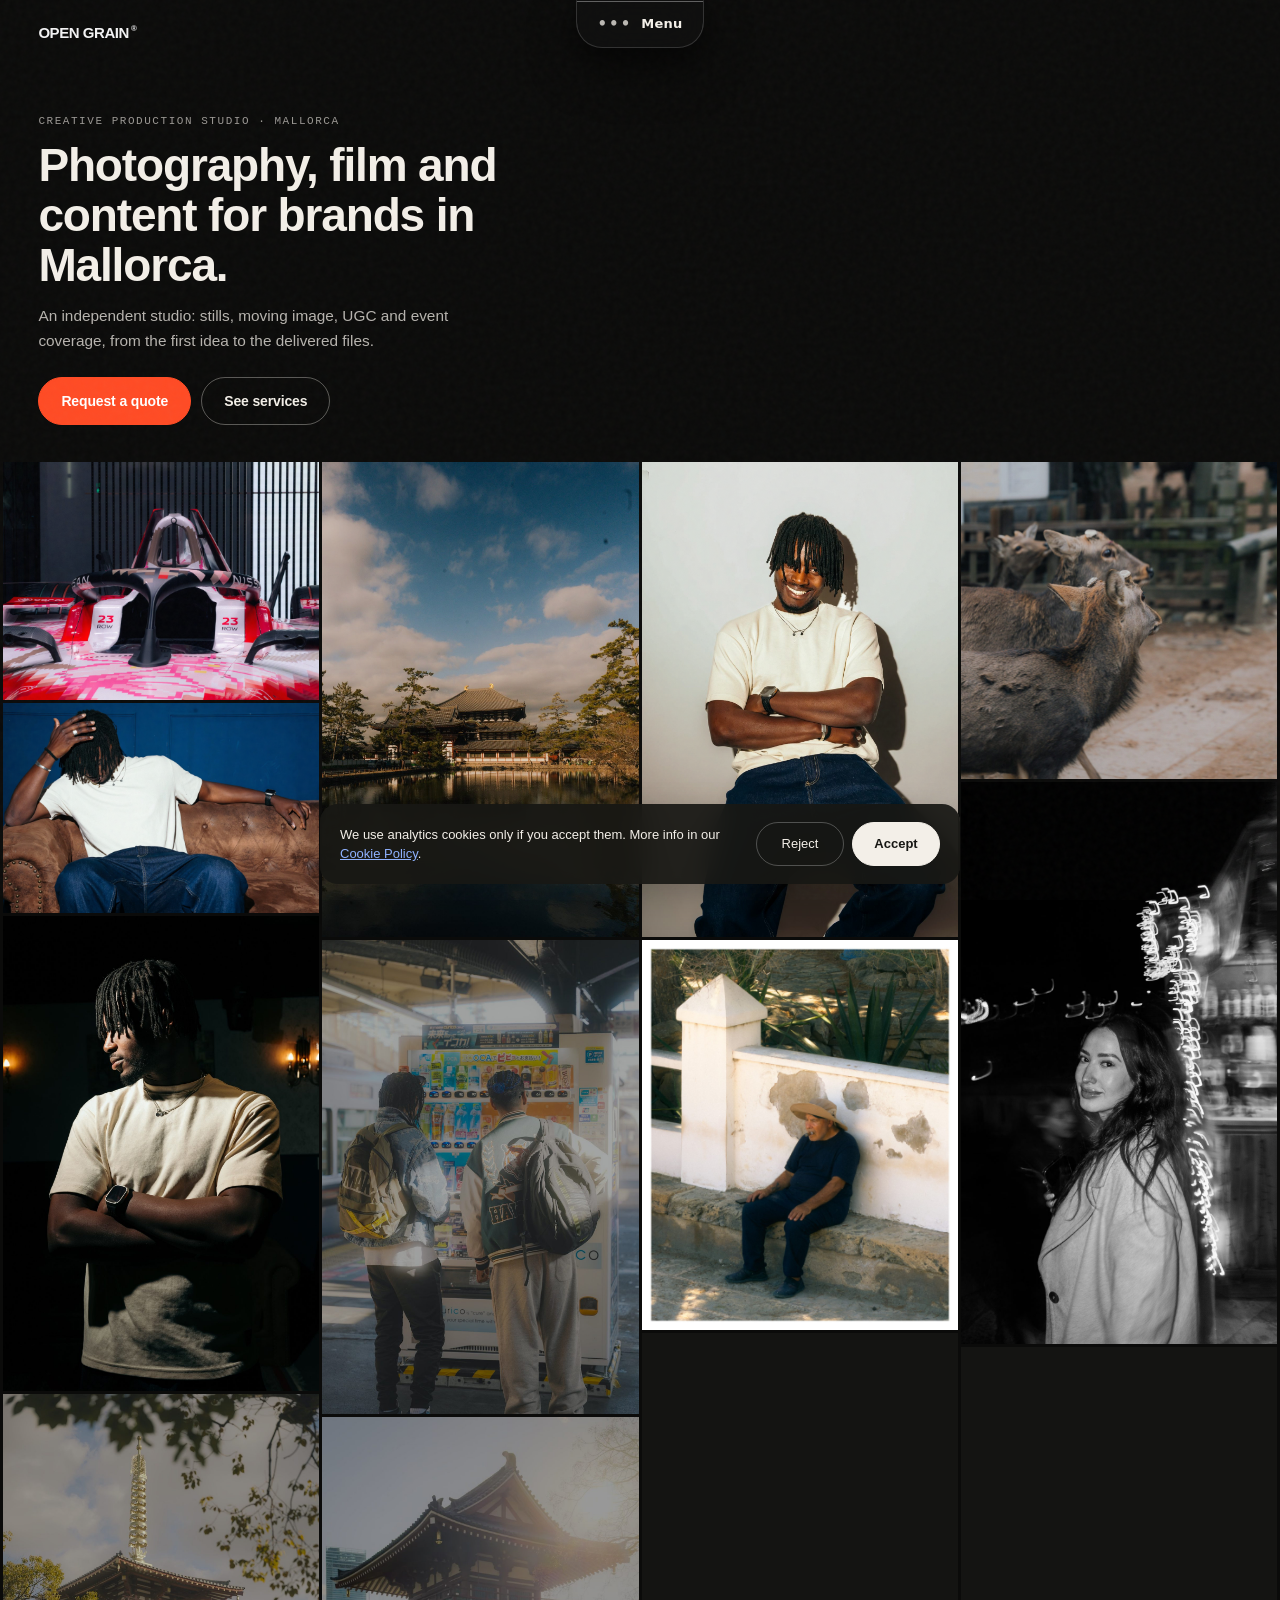
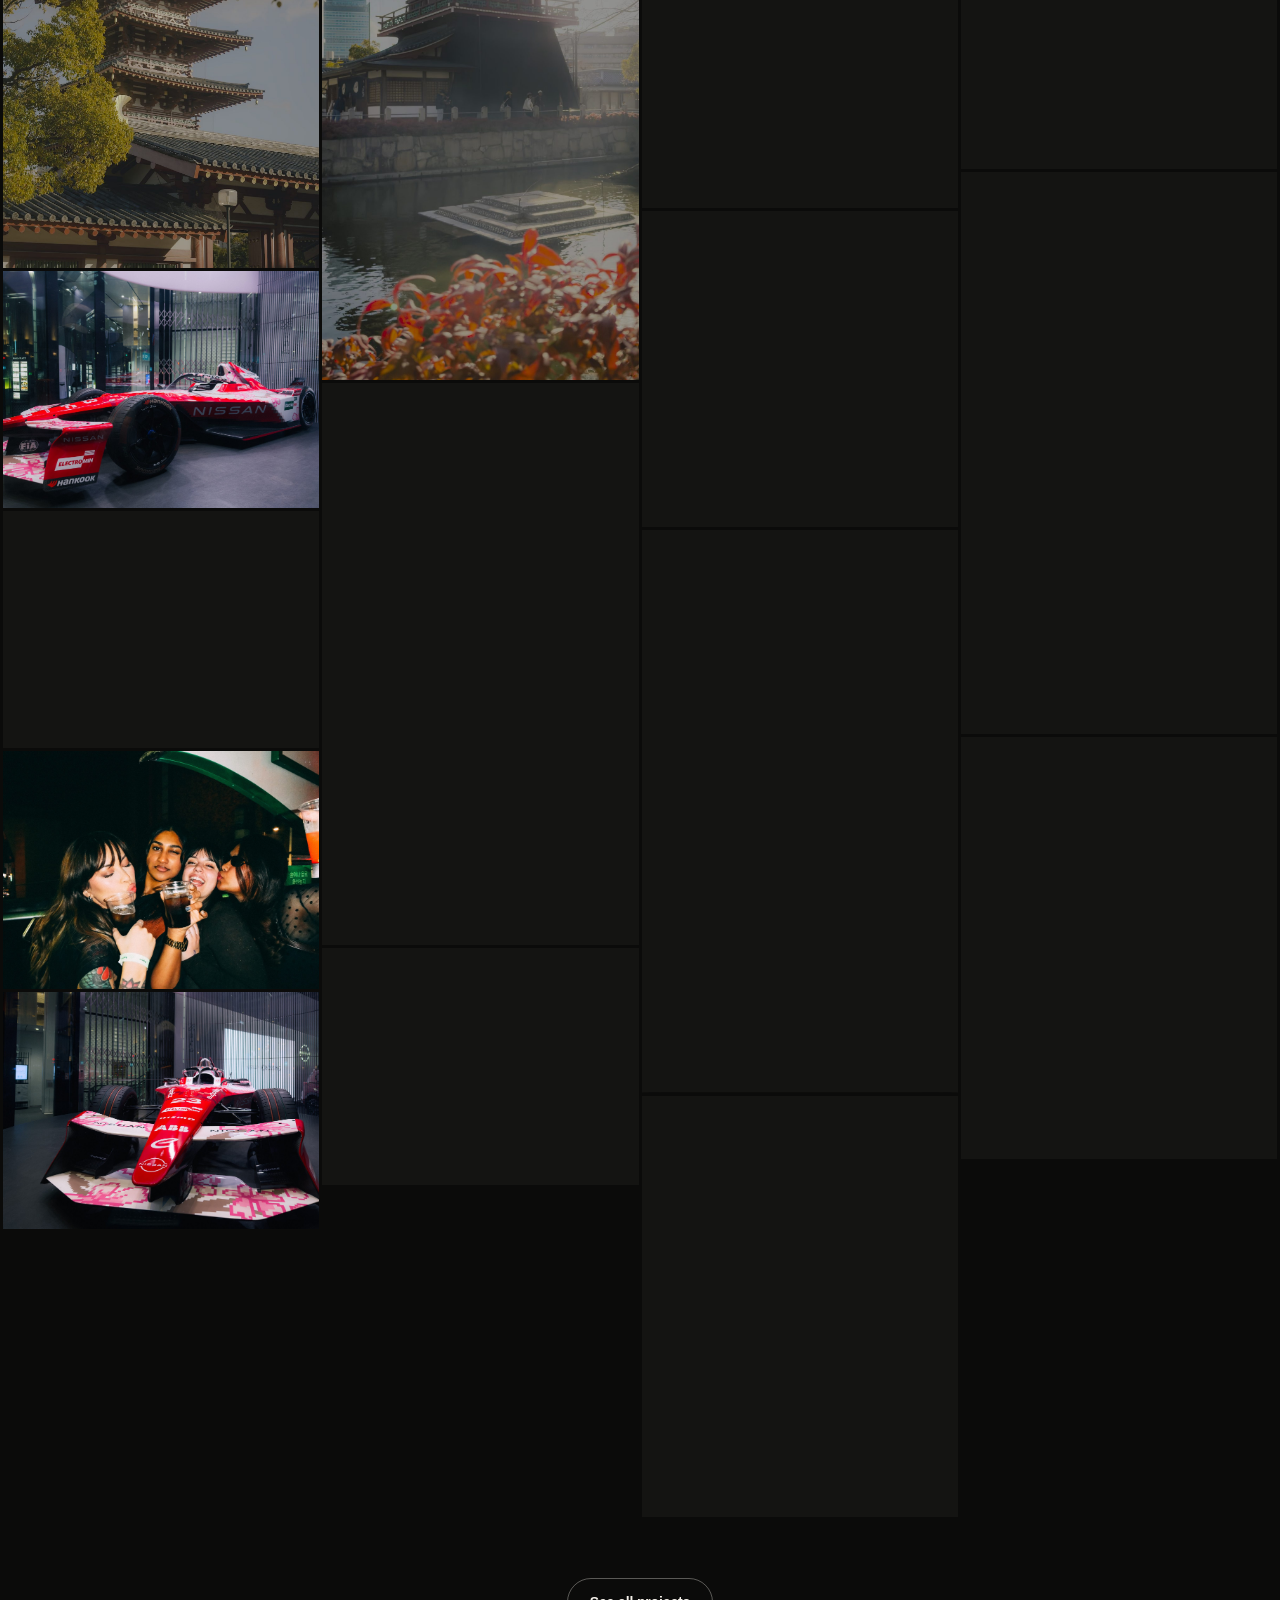
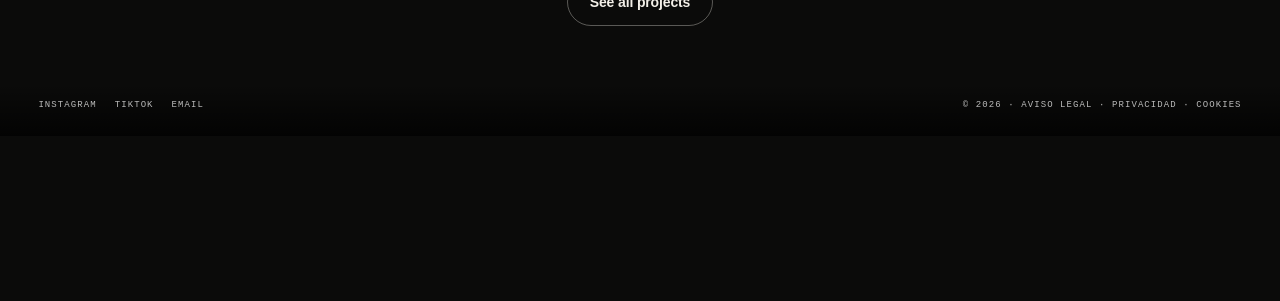
==== index.html @ 38852281 "Notch arriba → izquierda, formulario validado y reestructuración UX La navegación nunca llegó a func" ====
<!DOCTYPE html>
<html lang="en">
<head>
<meta charset="UTF-8">
<meta name="viewport" content="width=device-width, initial-scale=1.0">
<title>OPEN GRAIN — Creative Production Studio · Mallorca</title>
<meta name="description" content="OPEN GRAIN is an independent creative production studio based in Mallorca. Photography, film, UGC, events and social content.">
<link rel="icon" href="assets/favicon.svg" type="image/svg+xml">
<link rel="stylesheet" href="styles.css">
<link rel="stylesheet" href="assets/ux/og-ux-fixes.css">
</head>
<body class="is-home">

<main class="site-shell" id="site-shell">

  <a class="wordmark" href="index.html">OPEN GRAIN<span>®</span></a>
  <!-- Enlaces reales de respaldo: si og-notch.js no llega a ejecutarse, la web
       se sigue pudiendo navegar. El componente los sustituye al montarse. -->
  <nav class="dock" id="dock" aria-label="Primary">
    <a href="index.html">Home</a>
    <a href="work.html">Work</a>
    <a href="services.html">Services</a>
    <a href="about.html">Studio</a>
    <a href="contact.html">Contact</a>
  </nav>

  <!-- La fotografía sigue mandando, pero una portada que sólo es un mosaico no
       dice a qué se dedica el estudio ni cómo contratarlo. Esta banda es
       estrecha a propósito: un titular, una línea y dos acciones. El texto va
       en el HTML para que siga estando si falla el JavaScript. -->
  <section class="home-intro" aria-labelledby="home-intro-heading">
    <p class="home-intro-kicker" id="home-intro-kicker">Creative production studio · Mallorca</p>
    <h1 class="home-intro-heading" id="home-intro-heading">Photography, film and content for brands in Mallorca.</h1>
    <p class="home-intro-body" id="home-intro-body">An independent studio: stills, moving image, UGC and event coverage, from the first idea to the delivered files.</p>
    <p class="home-intro-actions">
      <a class="og-btn og-btn-primary" id="home-cta-quote" href="contact.html">Request a quote</a>
      <a class="og-btn" id="home-cta-services" href="services.html">See services</a>
    </p>
  </section>

  <section class="home-grid" id="home-grid" aria-label="Selected work"></section>

  <!-- El mosaico es una selección finita: antes repetía las mismas fotos hasta
       diez veces y el pie quedaba inalcanzable. Ahora termina y ofrece a dónde
       ir después. -->
  <section class="home-more">
    <a class="og-btn" id="home-cta-all" href="work.html">See all projects</a>
  </section>

  <footer class="home-footer">
    <nav aria-label="Social">
      <a href="https://instagram.com/opengrain.studio" target="_blank" rel="noopener">Instagram</a>
      <a href="https://tiktok.com/@opengrain.studio" target="_blank" rel="noopener">TikTok</a>
      <a href="mailto:adamabalde1998@gmail.com">Email</a>
    </nav>
    <span class="home-footer-legal">© <span id="year"></span> · <a href="aviso-legal.html">Aviso legal</a> · <a href="privacidad.html">Privacidad</a> · <a href="cookies.html">Cookies</a></span>
  </footer>

</main>

<div id="lightbox" class="lightbox" hidden role="dialog" aria-modal="true" aria-label="Vista ampliada del proyecto">
  <figure class="lightbox-figure">
    <button type="button" class="lightbox-close" id="lightbox-close" aria-label="Cerrar">
      <svg width="16" height="16" viewBox="0 0 24 24" fill="none" stroke="currentColor" stroke-width="2.4"><line x1="18" y1="6" x2="6" y2="18"/><line x1="6" y1="6" x2="18" y2="18"/></svg>
    </button>
    <img id="lightbox-img" src="" alt="">
    <button type="button" class="lightbox-nav lightbox-prev" id="lightbox-prev" aria-label="Anterior">
      <svg width="20" height="20" viewBox="0 0 24 24" fill="none" stroke="currentColor" stroke-width="2.2"><path d="m15 5-7 7 7 7"/></svg>
    </button>
    <button type="button" class="lightbox-nav lightbox-next" id="lightbox-next" aria-label="Siguiente">
      <svg width="20" height="20" viewBox="0 0 24 24" fill="none" stroke="currentColor" stroke-width="2.2"><path d="m9 5 7 7-7 7"/></svg>
    </button>
    <figcaption>
      <span id="lightbox-eyebrow"></span>
      <h3 id="lightbox-title"></h3>
      <p class="lightbox-meta"><span id="lightbox-count" aria-live="polite"></span></p>
      <a class="og-btn og-btn-primary lightbox-cta" id="lightbox-cta" href="contact.html"></a>
    </figcaption>
  </figure>
</div>

<script src="https://cdn.jsdelivr.net/npm/@supabase/supabase-js@2/dist/umd/supabase.min.js"></script>
<script src="assets/config.js"></script>
<script src="assets/default-copy.js"></script>
<script src="assets/ux/og-notch.js"></script>
<script src="assets/ux/og-contact.js"></script>
<script src="main.js"></script>
<script src="assets/motion.js"></script>
</body>
</html>
---- styles.css ----
/* ==========================================================================
   OPEN GRAIN — visual system
   Redesigned around Apple's fluid-interface principles (WWDC "Designing
   Fluid Interfaces" + "The Details of UI Typography" + "Principles of
   Great Design"): the platform system font with size-specific tracking,
   spring-like easing instead of linear/ease transitions, translucent
   "material" chrome that separates structure without blocking flow,
   continuous fluid scaling (clamp) instead of hard breakpoint jumps, and
   instant on-press feedback everywhere something is tappable.
   Brand identity (warm paper / near-black, single accent, editorial
   monospace labels) is kept — this is a craft pass, not a rebrand.
   ========================================================================== */

* { box-sizing: border-box; }
html { scroll-behavior: smooth; }
body {
  margin: 0;
  /* Platform system font first: it already ships optical sizing + tracking
     tuned per size (San Francisco on Apple devices), which is exactly the
     typographic discipline this redesign is built around. */
  font-family: -apple-system, BlinkMacSystemFont, "SF Pro Text", "Segoe UI", Roboto, Helvetica, Arial, sans-serif;
  -webkit-font-smoothing: antialiased;
  text-rendering: optimizeLegibility;
}
button, a { font: inherit; }
a { color: inherit; text-decoration: none; }
img { max-width: 100%; display: block; }

/* ---------- Motion system ----------
   Two web-safe stand-ins for Apple's damping/response spring pairs:
   --ease-smooth  ≈ damping 1.0  (critically damped, no overshoot) — the
                    default for anything that isn't a flicked/dragged object.
   --ease-bounce  ≈ damping ~0.8 (slight overshoot) — reserved for elements
                    whose motion was triggered by a momentum-carrying
                    gesture (hover-lift that "settles", a card release).
   Durations map to Apple's "response": fast for presses, base for hovers
   and reveals, slow for large surfaces (nav, sheets). */
:root{
  --ease-smooth: cubic-bezier(.22,1,.36,1);
  --ease-bounce: cubic-bezier(.34,1.56,.64,1);
  --ease-out: cubic-bezier(.16,1,.3,1);
  --dur-instant: 90ms;
  --dur-fast: 200ms;
  --dur-base: 420ms;
  --dur-slow: 650ms;
}

/* ---------- Brand tokens (light = default) ---------- */
.site-shell{
  --bg:#f2eee6; --fg:#171714; --muted:#6d6b64; --accent:#1557ff;
  --glass:rgba(255,255,255,.48); --line:rgba(23,23,20,.13);
  --elev-1:0 3px 10px rgba(23,23,20,.06), 0 10px 24px rgba(23,23,20,.08);
  --elev-2:0 10px 26px rgba(23,23,20,.10), 0 22px 50px rgba(23,23,20,.12);
  --elev-3:0 20px 50px rgba(23,23,20,.14), 0 40px 90px rgba(23,23,20,.16);
  min-height:100vh; overflow:hidden; background:var(--bg); color:var(--fg);
  transition:background .7s,color .7s;
}
.site-shell.dark-mode{
  --bg:#121313; --fg:#f3efe8; --muted:#aaa69f; --accent:#ff4b24;
  --glass:rgba(34,35,35,.55); --line:rgba(255,255,255,.15);
  --elev-1:0 3px 10px rgba(0,0,0,.3), 0 10px 24px rgba(0,0,0,.28);
  --elev-2:0 10px 26px rgba(0,0,0,.38), 0 22px 50px rgba(0,0,0,.36);
  --elev-3:0 20px 50px rgba(0,0,0,.5), 0 40px 90px rgba(0,0,0,.45);
}
.site-shell::after{
  content:""; position:fixed; inset:0; pointer-events:none; opacity:.045; z-index:50;
  background-image:url("data:image/svg+xml,%3Csvg viewBox='0 0 180 180' xmlns='http://www.w3.org/2000/svg'%3E%3Cfilter id='n'%3E%3CfeTurbulence type='fractalNoise' baseFrequency='.85' numOctaves='4' stitchTiles='stitch'/%3E%3C/filter%3E%3Crect width='100%25' height='100%25' filter='url(%23n)' opacity='.7'/%3E%3C/svg%3E");
}

/* Atmospheric brand gradient */
.site-shell{background:
  radial-gradient(ellipse 70% 45% at 12% 2%,rgba(21,87,255,.16),transparent 67%),
  radial-gradient(ellipse 45% 34% at 92% 23%,rgba(21,87,255,.08),transparent 72%),
  linear-gradient(145deg,#f6f1e8 0%,#eeeae3 52%,#f3eee6 100%);
  background-attachment:fixed}
.site-shell.dark-mode{background:
  radial-gradient(ellipse 66% 44% at 12% 2%,rgba(255,75,36,.20),transparent 68%),
  radial-gradient(ellipse 44% 34% at 92% 23%,rgba(255,116,61,.09),transparent 72%),
  linear-gradient(145deg,#101111 0%,#171514 54%,#111212 100%)}

/* ---------- Notch de navegación (arriba → izquierda) ----------
   La navegación pública es un único componente: assets/ux/og-notch.js lo
   monta sobre #dock y assets/ux/og-ux-fixes.css le da forma. Aquí sólo
   queda el wordmark. El dock lateral antiguo y la Dynamic Island se han
   retirado: mantener dos sistemas a la vez provocaba estilos en conflicto
   y listeners duplicados. */

.wordmark{ position:fixed; top:24px; left:3vw; z-index:55;
  font-size:15px; font-weight:800; letter-spacing:-.03em; color:#fff;
  mix-blend-mode:difference; }
.wordmark span{ font-size:8px; vertical-align:top; margin-left:2px; }


/* ---------- Nav (legacy top bar, no longer rendered) ----------
   A translucent material layer (backdrop-filter) with a bright top edge
   catching light, per the "materials & depth" rule — content scrolls
   underneath rather than the bar reserving a hard strip. Compacts and
   deepens its material slightly once the page has scrolled, so the chrome
   reacts to context instead of sitting static (motion.js toggles
   .scrolled). */
.glass-nav{ position:fixed; top:20px; left:3vw; right:3vw; height:58px; padding:0 18px 0 22px; z-index:40;
  display:flex; align-items:center; justify-content:space-between; border:1px solid var(--line); border-radius:22px;
  background:var(--glass); backdrop-filter:blur(20px) saturate(1.3);
  box-shadow:inset 0 1px 0 rgba(255,255,255,.5),0 12px 32px rgba(0,0,0,.06);
  transition:top var(--dur-base) var(--ease-smooth), height var(--dur-base) var(--ease-smooth),
             box-shadow var(--dur-base) var(--ease-smooth), background var(--dur-base) var(--ease-smooth); }
.glass-nav.scrolled{ top:12px; height:52px; backdrop-filter:blur(26px) saturate(1.5);
  box-shadow:inset 0 1px 0 rgba(255,255,255,.5),0 16px 40px rgba(0,0,0,.1); }
.brand{ font-size:15px; font-weight:800; letter-spacing:-.03em; }
.brand span{ font-size:8px; vertical-align:top; margin-left:2px; }
.glass-nav nav{ display:flex; gap:34px; text-transform:uppercase; font-family:ui-monospace,SFMono-Regular,Menlo,monospace; font-size:12px; letter-spacing:.08em; }
.glass-nav nav a{ position:relative; transition:color var(--dur-fast) var(--ease-smooth); }
.glass-nav nav a::after{ content:""; position:absolute; left:0; right:100%; bottom:-4px; height:1px; background:var(--accent);
  transition:right var(--dur-base) var(--ease-smooth); }
.glass-nav nav a:hover{ color:var(--accent); }
.glass-nav nav a:hover::after{ right:0; }
.nav-tools{ display:flex; gap:8px; align-items:center; }
.nav-tools button{ height:34px; border:1px solid var(--line); background:rgba(255,255,255,.14); color:inherit;
  border-radius:13px; display:flex; align-items:center; justify-content:center; cursor:pointer;
  transition:transform var(--dur-instant) var(--ease-out), background var(--dur-fast) var(--ease-smooth); }
.nav-tools button:hover{ background:rgba(255,255,255,.3); }
.nav-tools button:active{ transform:scale(.9); }
.lang{ gap:7px; padding:0 12px; font-size:12px; }
.theme{ width:38px; }
.menu-btn{ display:none; width:38px; }

/* ---------- Home: the work grid is the whole page ----------
   The home carries no headline and no stacked sections — it opens straight
   into the work, edge to edge, and keeps going as you scroll. Every other
   part of the site lives on its own page behind the nav. Tiles sit on a
   permanently dark ground so the photographs, not the page, carry the
   colour; captions stay hidden until hover/focus so the grid reads as
   pure imagery first. */
body.is-home{ background:#0b0b0a; }
.is-home .site-shell{ min-height:100vh; overflow:visible; background:#0b0b0a; }
.is-home .site-shell.dark-mode{ background:#0b0b0a; }

/* Masonry columns, sized so a lot of work is visible at once rather than a
   few huge pictures: each photograph keeps its own proportions (a portrait
   is tall, a landscape is short) so the sizes vary naturally, and the
   columns close up flush. main.js distributes the photos across the columns
   by height, which keeps them level as the portfolio grows to dozens. */
.home-grid{ display:flex; align-items:flex-start; gap:3px; padding:3px; }
.home-col{ flex:1 1 0; min-width:0; display:flex; flex-direction:column; gap:3px; }
.home-grid .project-tile{ margin:0; border-radius:0; overflow:hidden; position:relative;
  background:#141412; cursor:pointer; display:block;
  opacity:0; animation:og-tile-in .7s var(--ease-out) forwards;
  animation-delay:calc(var(--i, 0) * 35ms); }
.home-grid .project-tile img{ width:100%; height:auto; display:block; border-radius:0;
  transition:transform .8s var(--ease-smooth); }
.home-grid .project-tile:hover img,
.home-grid .project-tile:focus-visible img{ transform:scale(1.04); }
.home-grid .project-tile figcaption{ position:absolute; inset:auto 0 0 0; display:flex; justify-content:space-between;
  gap:8px; padding:9px 11px; color:#fff; text-transform:uppercase;
  font:9px ui-monospace,SFMono-Regular,Menlo,monospace; letter-spacing:.1em;
  background:linear-gradient(to top,rgba(0,0,0,.62),transparent);
  opacity:0; transition:opacity var(--dur-base) var(--ease-smooth); }
.home-grid .project-tile figcaption span{ overflow:hidden; text-overflow:ellipsis; white-space:nowrap; }
.home-grid .project-tile:hover figcaption,
.home-grid .project-tile:focus-visible figcaption{ opacity:1; }
.home-grid .project-tile:focus-visible{ outline:2px solid var(--accent); outline-offset:-4px; }
@keyframes og-tile-in{ from{ opacity:0; } to{ opacity:1; } }
@keyframes og-rise-in{ from{ opacity:0; transform:translateY(14px); } to{ opacity:1; transform:translateY(0); } }

/* Fixed footer bar. The grid is endless, so there is no bottom of the page to
   put a normal footer on — but the legal links must stay reachable, so they
   ride along in a thin bar that fades up out of the imagery. */
/* ---------- Home: banda de presentación y acciones ----------
   Estrecha a propósito: la portada sigue siendo el trabajo, no un hero
   comercial. Pero quien llega tiene que saber en una línea a qué se dedica
   el estudio y poder pedir presupuesto sin abrir el menú. */
.home-intro{ padding:clamp(74px,9vw,118px) 3vw clamp(22px,3vw,34px); color:#f3efe8; max-width:1100px; }
.home-intro-kicker{ margin:0; font:11px ui-monospace,SFMono-Regular,Menlo,monospace;
  letter-spacing:.14em; text-transform:uppercase; color:rgba(243,239,232,.62); }
.home-intro-heading{ margin:14px 0 0; font-size:clamp(26px,3.6vw,46px); line-height:1.08;
  letter-spacing:-.025em; font-weight:700; max-width:19ch; }
.home-intro-body{ margin:14px 0 0; font-size:clamp(14px,1.2vw,17px); line-height:1.6;
  color:rgba(243,239,232,.74); max-width:56ch; }
.home-intro-actions{ margin:24px 0 0; display:flex; flex-wrap:wrap; gap:10px; }

/* Botón compartido por portada, servicios y portfolio. */
.og-btn{ display:inline-flex; align-items:center; justify-content:center; gap:8px;
  min-height:48px; padding:13px 22px; border-radius:999px; border:1px solid rgba(243,239,232,.34);
  color:#f3efe8; font-size:14px; font-weight:600; letter-spacing:-.01em; cursor:pointer;
  background:transparent; transition:background var(--dur-fast) var(--ease-smooth),
             border-color var(--dur-fast) var(--ease-smooth), transform var(--dur-instant) var(--ease-out); }
.og-btn:hover{ background:rgba(243,239,232,.12); border-color:rgba(243,239,232,.6); }
.og-btn:active{ transform:scale(.97); }
.og-btn:focus-visible{ outline:3px solid var(--accent); outline-offset:3px; }
.og-btn-primary{ background:var(--accent); border-color:var(--accent); color:#fff; }
.og-btn-primary:hover{ background:color-mix(in srgb,var(--accent) 86%,#000); border-color:transparent; }
/* Sobre fondo claro (servicios, portfolio) el botón invierte su contraste. */
.inner-page .og-btn{ border-color:var(--line); color:var(--fg); }
.inner-page .og-btn:hover{ background:color-mix(in srgb,var(--fg) 8%,transparent); border-color:var(--fg); }
.inner-page .og-btn-primary{ background:var(--accent); border-color:var(--accent); color:#fff; }

/* El mosaico termina: hay un final y una salida hacia el resto del sitio. */
.home-more{ display:flex; justify-content:center; padding:clamp(30px,5vw,58px) 3vw; }

.home-footer{ position:static; z-index:30;
  display:flex; flex-wrap:wrap; align-items:center; justify-content:space-between; gap:10px 22px;
  padding:16px 3vw 26px; pointer-events:auto;
  color:rgba(255,255,255,.72);
  font:9px ui-monospace,SFMono-Regular,Menlo,monospace; letter-spacing:.12em; text-transform:uppercase;
  background:linear-gradient(to top,rgba(0,0,0,.72),rgba(0,0,0,.34) 55%,transparent); }
.home-footer a{ color:rgba(255,255,255,.72); pointer-events:auto;
  transition:color var(--dur-fast) var(--ease-smooth); }
.home-footer a:hover{ color:#fff; }
.home-footer nav{ display:flex; gap:18px; }

/* ---------- Services ribbon ----------
   An endless sideways drift of tilted cards, one per service, over a soft
   radial gradient that beats like a resting heart (~55 bpm: a quick lub, a
   softer dub, then a rest). The tilt is applied per card with its own
   perspective() so every card sits at the same angle, instead of fanning out
   the way a shared perspective on the container would. */
/* The gradient covers the whole services page and breathes: the colour
   deepens and eases off on a resting-heart rhythm (a stronger beat, a softer
   one behind it, then a rest). Deliberately gentle — it reads as the page
   gaining colour, never as a flash. Amplitude is tiny: saturation moves by a
   few percent and the scale by ~1%, nothing that could dazzle. */
.pulse-bg{ position:fixed; inset:-15%; z-index:-1; transform-origin:50% 50%;
  background:radial-gradient(circle at 50% 45%,
    #c3e0ff 0%, #dcecff 32%, #ecf5ff 60%, #f6fbff 84%, #fdfeff 100%);
  animation:og-heartbeat 1.9s ease-in-out infinite; }
@keyframes og-heartbeat{
  0%   { filter:saturate(.9)  brightness(1.015); transform:scale(1); }
  10%  { filter:saturate(1.1) brightness(1);     transform:scale(1.012); }  /* lub */
  20%  { filter:saturate(.97) brightness(1.01);  transform:scale(1.004); }
  29%  { filter:saturate(1.05) brightness(1.004);transform:scale(1.008); }  /* dub */
  44%  { filter:saturate(.9)  brightness(1.015); transform:scale(1); }
  100% { filter:saturate(.9)  brightness(1.015); transform:scale(1); }      /* rest */
}

/* ---------- Social: network picker + adaptive mosaic ----------
   Post count varies (Adama may have four selected, or twelve), so the mosaic
   is dealt into columns by running height in main.js rather than assuming a
   fixed grid — that keeps the columns level at any count and lets each
   thumbnail keep its real proportions instead of being cropped square. */
.social-stage{ padding:clamp(40px,6vw,70px) 6vw clamp(70px,9vw,110px); }
.social-head-light{ text-align:center; max-width:760px; margin:0 auto; }
.social-head-light h2{ margin:0; font-size:clamp(30px,5vw,58px); line-height:1.04;
  letter-spacing:-.035em; font-weight:800; color:#101828; }
.social-head-light h2 em{ font-family:Georgia,"Times New Roman",serif; font-style:italic;
  font-weight:500; letter-spacing:-.02em; }
.social-head-light p{ margin:16px auto 0; max-width:48ch; color:#40506b;
  font-size:clamp(13px,1.4vw,16px); }

.net-tabs{ display:flex; justify-content:center; flex-wrap:wrap; gap:10px;
  margin:30px 0 clamp(30px,4vw,46px); }
.net-tab{ display:inline-flex; align-items:center; gap:8px; padding:11px 20px; border-radius:999px;
  border:1px solid rgba(16,40,80,.16); background:rgba(255,255,255,.68); color:#23324d;
  font-size:14px; font-weight:600; cursor:pointer;
  transition:background var(--dur-fast) var(--ease-smooth), color var(--dur-fast) var(--ease-smooth),
             transform var(--dur-instant) var(--ease-out), border-color var(--dur-fast) var(--ease-smooth); }
.net-tab:hover{ background:#fff; transform:translateY(-1px); }
.net-tab:active{ transform:scale(.97); }
.net-tab[aria-selected="true"]{ background:#101828; border-color:#101828; color:#fff; }
.net-tab:focus-visible{ outline:2px solid #101828; outline-offset:2px; }
.net-tab svg{ width:16px; height:16px; }

.social-mosaic{ display:flex; align-items:flex-start; gap:14px; max-width:1180px; margin:0 auto; }
.social-col{ flex:1 1 0; min-width:0; display:flex; flex-direction:column; gap:14px; }
.social-post{ position:relative; margin:0; display:block; border-radius:14px; overflow:hidden;
  background:#dce8f7; cursor:pointer;
  box-shadow:0 14px 34px rgba(20,40,80,.15);
  opacity:0; transform:translateY(14px);
  animation:og-social-in .55s var(--ease-out) forwards; animation-delay:calc(var(--i,0) * 45ms);
  transition:transform var(--dur-base) var(--ease-smooth), box-shadow var(--dur-base) var(--ease-smooth); }
.social-post:hover{ transform:translateY(-5px); box-shadow:0 22px 48px rgba(20,40,80,.25); }
.social-post:focus-visible{ outline:2px solid #101828; outline-offset:3px; }
.social-post img{ width:100%; height:100%; object-fit:cover; display:block; }
.social-post figcaption{ position:absolute; inset:auto 0 0 0; padding:24px 12px 10px; color:#fff;
  font-size:11px; letter-spacing:.03em; overflow:hidden; text-overflow:ellipsis; white-space:nowrap;
  background:linear-gradient(to top,rgba(0,0,0,.66),transparent); }
.social-play{ position:absolute; top:10px; right:10px; width:26px; height:26px; border-radius:50%;
  background:rgba(0,0,0,.55); color:#fff; display:grid; place-items:center; }
@keyframes og-social-in{ to{ opacity:1; transform:translateY(0); } }
.social-empty{ text-align:center; color:#64789c; margin:30px 0 0;
  font:12px ui-monospace,SFMono-Regular,Menlo,monospace; letter-spacing:.08em; text-transform:uppercase; }

/* Expanded post view — placeholder until Adama sends the design. */
.post-sheet{ position:fixed; inset:0; z-index:70; display:grid; place-items:center; padding:24px;
  background:rgba(10,16,28,.62); backdrop-filter:blur(8px);
  opacity:0; transition:opacity var(--dur-base) var(--ease-smooth); }
/* Needed: this rule's display:grid outranks the browser's [hidden]{display:none},
   so without it the closed sheet keeps swallowing clicks on the page beneath. */
.post-sheet[hidden]{ display:none; }
.post-sheet.is-open{ opacity:1; }
.post-sheet-box{ margin:0; width:min(440px,92vw); max-height:86vh; overflow:auto;
  background:#fff; border-radius:20px; box-shadow:0 40px 90px rgba(0,0,0,.42);
  transform:scale(.97); transition:transform var(--dur-base) var(--ease-out); }
.post-sheet.is-open .post-sheet-box{ transform:scale(1); }
.post-sheet-box img{ width:100%; display:block; }
.post-sheet-box figcaption{ padding:18px 20px 22px; }
.post-sheet-net{ font:10px ui-monospace,SFMono-Regular,Menlo,monospace; letter-spacing:.14em;
  text-transform:uppercase; color:#7b93bd; }
.post-sheet-box h3{ margin:8px 0 14px; font-size:19px; letter-spacing:-.02em; color:#101828; }
.post-sheet-link{ display:inline-block; padding:10px 16px; border-radius:999px;
  background:#101828; color:#fff; font-size:13px; font-weight:600; }
.post-sheet-close{ position:absolute; top:22px; right:24px; width:40px; height:40px; border-radius:50%;
  border:0; background:rgba(255,255,255,.16); color:#fff; cursor:pointer;
  display:grid; place-items:center; transition:background var(--dur-fast) var(--ease-smooth); }
.post-sheet-close:hover{ background:rgba(255,255,255,.28); }

.studio-mark-light{ display:flex; align-items:center; gap:10px; margin:26px 0 0; color:#5b76a8;
  font:11px ui-monospace,SFMono-Regular,Menlo,monospace; letter-spacing:.1em; text-transform:uppercase; }

/* ---------- Light page (services, studio) ---------- */
body.is-services, body.is-light{ background:#f4f9ff; }
.light-page{ background:transparent !important; color:#141c2b; min-height:100vh; }
.light-page::after{ opacity:.03; }
.svc-hero{ padding:clamp(150px,18vw,210px) 6vw clamp(40px,6vw,70px); max-width:1100px; }
.svc-kicker{ display:flex; align-items:center; gap:14px; text-transform:uppercase;
  font:10px ui-monospace,SFMono-Regular,Menlo,monospace; letter-spacing:.16em; color:#5b76a8; }
.svc-kicker span:first-child{ color:#9db6dd; }
.svc-hero h1{ margin:22px 0 0; font-size:clamp(38px,7vw,86px); line-height:.98;
  letter-spacing:-.035em; font-weight:800; color:#101828; }
.svc-lede{ margin:26px 0 0; max-width:52ch; font-size:clamp(15px,1.5vw,19px);
  line-height:1.6; color:#3c4a63; }

.svc-index{ padding:clamp(50px,7vw,90px) 6vw clamp(70px,9vw,110px); }
.svc-index ol{ list-style:none; margin:0; padding:0; counter-reset:svc;
  border-top:1px solid rgba(20,40,80,.14); max-width:900px; }
/* Cada servicio explica qué se produce y ofrece una acción real. Antes era
   sólo un nombre en una lista, sin forma de preguntar por él. */
.svc-index li{ counter-increment:svc; display:grid;
  grid-template-columns:auto 1fr auto; gap:6px 20px; align-items:baseline;
  padding:26px 2px; border-bottom:1px solid rgba(20,40,80,.14); color:#101828; }
.svc-index li::before{ content:"0" counter(svc); grid-row:1; color:#7b93bd; font-weight:500;
  font:11px ui-monospace,SFMono-Regular,Menlo,monospace; letter-spacing:.14em; }
.svc-name{ grid-column:2; margin:0; font-size:clamp(19px,2.4vw,30px);
  letter-spacing:-.02em; font-weight:700; }
.svc-blurb{ grid-column:2; margin:8px 0 0; max-width:56ch;
  font-size:15px; line-height:1.6; font-weight:400; color:#42506b; }
.svc-meta{ grid-column:2; margin:10px 0 0;
  font:11px ui-monospace,SFMono-Regular,Menlo,monospace; letter-spacing:.12em;
  text-transform:uppercase; color:#7b93bd; }
.svc-ask{ grid-column:3; grid-row:1/span 4; align-self:center; white-space:nowrap;
  border-color:rgba(20,40,80,.22); color:#101828; }
.svc-ask:hover{ background:rgba(20,40,80,.07); border-color:#101828; }
.svc-ask-inline{ text-decoration:underline; text-underline-offset:3px; }
@media(max-width:700px){
  .svc-index li{ grid-template-columns:auto 1fr; }
  .svc-ask{ grid-column:1/-1; grid-row:auto; margin-top:16px; justify-self:start; }
}

.light-footer{ display:grid; grid-template-columns:1fr auto; gap:14px 30px;
  padding:36px 6vw 44px; border-top:1px solid rgba(20,40,80,.14);
  color:#5b6b85; font:11px ui-monospace,SFMono-Regular,Menlo,monospace;
  letter-spacing:.1em; text-transform:uppercase; }
.light-footer .footer-brand{ font-family:inherit; font-size:22px; font-weight:800;
  letter-spacing:-.03em; text-transform:none; color:#101828; }
.light-footer a{ color:#5b6b85; }
.light-footer a:hover{ color:#101828; }
.light-footer > div:nth-child(2){ display:flex; gap:18px; align-self:center; }

.marquee{ position:relative; overflow:hidden; padding:clamp(20px,3vw,40px) 0;
  -webkit-mask-image:linear-gradient(90deg,transparent,#000 7%,#000 93%,transparent);
          mask-image:linear-gradient(90deg,transparent,#000 7%,#000 93%,transparent); }
.marquee-track{ display:flex; width:max-content; animation:og-marquee 42s linear infinite; }
.marquee:hover .marquee-track{ animation-play-state:paused; }
/* margin-right, not gap: the track has to be exactly twice the list's width
   for the -50% loop to land seamlessly, and a trailing gap would break that. */
.svc-card{ flex:0 0 auto; width:clamp(150px,15vw,230px); margin:0 clamp(18px,2vw,32px) 0 0;
  transform:perspective(900px) rotateY(-24deg); transform-style:preserve-3d;
  transition:transform var(--dur-base) var(--ease-smooth); }
.svc-card img{ width:100%; aspect-ratio:3 / 4; object-fit:cover; display:block;
  border-radius:3px; box-shadow:0 18px 40px rgba(20,30,60,.22), 0 4px 12px rgba(20,30,60,.14); }
.svc-card figcaption{ margin-top:14px; display:flex; align-items:baseline; gap:9px;
  color:#1b2740; text-transform:uppercase;
  font:10px ui-monospace,SFMono-Regular,Menlo,monospace; letter-spacing:.12em; }
.svc-card figcaption span{ color:#5b76a8; }
.marquee:hover .svc-card:hover{ transform:perspective(900px) rotateY(-10deg) translateY(-6px); }
@keyframes og-marquee{ from{ transform:translateX(0); } to{ transform:translateX(-50%); } }

/* ---------- Inner pages ----------
   They no longer follow a full-height hero, so the first section needs to
   clear the fixed nav on its own. */
.inner-page > section:first-of-type{ padding-top:clamp(110px,13vw,160px); }

/* Current page in the nav */
.glass-nav nav a[aria-current="page"]{ color:var(--accent); }
.glass-nav nav a[aria-current="page"]::after{ right:0; }
.mobile-menu a[aria-current="page"]{ color:var(--accent); }

/* ---------- Scroll reveal ----------
   Applied by motion.js to top-level sections via IntersectionObserver.
   Cross-fade only (no slide) under reduced motion, per the accessibility
   rule — motion never gates whether content is visible or readable. */
[data-reveal]{ opacity:0; transform:translateY(28px); transition:opacity var(--dur-slow) var(--ease-smooth), transform var(--dur-slow) var(--ease-smooth); }
[data-reveal].is-visible{ opacity:1; transform:translateY(0); }

/* ---------- Staggered grid entrance ----------
   Once a grid's parent section is revealed, its items cascade in one after
   another (a per-item transition-delay) instead of popping in as one flat
   block — the "entrance animation" idea from the reference video, kept to
   plain CSS delays rather than a scroll-jack. Items keep their own
   opacity/transform state gated on the ancestor's .is-visible class, so an
   item appended after the section is already visible just renders in its
   final state (no broken half-hidden content). */
.work-section .project-tile,
.services .service-cards article,
.social-section .social-post{
  opacity:0; transform:translateY(20px);
  transition:opacity var(--dur-slow) var(--ease-smooth), transform var(--dur-slow) var(--ease-smooth), box-shadow var(--dur-base) var(--ease-smooth);
}
.work-section.is-visible .project-tile,
.services.is-visible .service-cards article,
.social-section.is-visible .social-post{
  opacity:1; transform:translateY(0);
}
.work-section.is-visible .project-tile:nth-child(1),
.services.is-visible .service-cards article:nth-child(1),
.social-section.is-visible .social-post:nth-child(1){ transition-delay:.02s; }
.work-section.is-visible .project-tile:nth-child(2),
.services.is-visible .service-cards article:nth-child(2),
.social-section.is-visible .social-post:nth-child(2){ transition-delay:.07s; }
.work-section.is-visible .project-tile:nth-child(3),
.services.is-visible .service-cards article:nth-child(3),
.social-section.is-visible .social-post:nth-child(3){ transition-delay:.12s; }
.work-section.is-visible .project-tile:nth-child(4),
.services.is-visible .service-cards article:nth-child(4),
.social-section.is-visible .social-post:nth-child(4){ transition-delay:.17s; }
.work-section.is-visible .project-tile:nth-child(5),
.services.is-visible .service-cards article:nth-child(5),
.social-section.is-visible .social-post:nth-child(5){ transition-delay:.22s; }
.work-section.is-visible .project-tile:nth-child(n+6),
.services.is-visible .service-cards article:nth-child(n+6),
.social-section.is-visible .social-post:nth-child(n+6){ transition-delay:.27s; }

/* ---------- Sections ---------- */
.section-pad{ padding:clamp(80px,14vw,140px) 5vw; }
.section-label{ display:flex; gap:42px; margin-bottom:70px; font:12px ui-monospace,SFMono-Regular,Menlo,monospace; text-transform:uppercase; letter-spacing:.1em; }
.section-label span{ color:var(--accent); }
.section-label p, .section-label h1{ margin:0; font:inherit; letter-spacing:inherit; }
.work-section{ background:linear-gradient(180deg,color-mix(in srgb,var(--bg),transparent 12%),color-mix(in srgb,var(--bg),var(--accent) 3%) 55%,color-mix(in srgb,var(--bg),transparent 8%)); }

.portfolio-heading{ display:flex; justify-content:space-between; align-items:flex-start; margin-bottom:55px; }
.portfolio-heading .section-label{ margin:0; }
.portfolio-heading>p{ font-size:16px; line-height:1.5; color:var(--muted); max-width:340px; margin:0; }
.masonry-grid{ columns:4; column-gap:22px; }
.project-tile{ break-inside:avoid; margin:0 0 36px; display:block; border-radius:14px; cursor:pointer; }
.project-tile:focus-visible{ outline:2px solid var(--accent); outline-offset:4px; border-radius:14px; }
.project-tile img{ display:block; width:100%; object-fit:cover; object-position:50% 20%; border-radius:14px;
  box-shadow:var(--elev-1);
  transition:transform var(--dur-base) var(--ease-smooth), filter var(--dur-fast) var(--ease-smooth), box-shadow var(--dur-base) var(--ease-smooth); }
.project-tile.tall img{ aspect-ratio:3/4; }
.project-tile.wide img{ aspect-ratio:4/3; }
.project-tile.square img{ aspect-ratio:1; }
.project-tile.crop-two img{ object-position:65% 45%; }
.project-tile:hover img{ transform:translateY(-6px) scale(1.015); filter:contrast(1.03); box-shadow:var(--elev-3); }
.project-tile:active img{ transform:translateY(-3px) scale(.995); transition-duration:var(--dur-instant); }
.project-tile>div{ display:grid; grid-template-columns:32px 1fr; gap:2px 8px; padding-top:10px; }
.project-tile span, .project-tile p{ font:10px ui-monospace,SFMono-Regular,Menlo,monospace; text-transform:uppercase; color:var(--muted); }
.project-tile h3{ font-size:14px; margin:0; }
.project-tile p{ grid-column:2; margin:3px 0 0; }

.statement{ min-height:85vh; display:flex; flex-direction:column; justify-content:center; align-items:center; text-align:center; background:transparent; }
.kicker{ font:11px ui-monospace,SFMono-Regular,Menlo,monospace; color:var(--accent); letter-spacing:.14em; margin:0; }
.statement h2{ font-size:clamp(44px,8vw,120px); max-width:1120px; line-height:.94; letter-spacing:-.035em; margin:25px 0 32px; }
.statement>p:last-child{ font-size:20px; line-height:1.6; max-width:620px; color:var(--muted); margin:0; }

.services{ display:block; }
.services-head{ display:flex; justify-content:space-between; align-items:end; margin-bottom:48px; }
.services-head .section-label{ margin:0; }
.services-head h2{ font-size:clamp(44px,7vw,104px); letter-spacing:-.03em; margin:0; line-height:.86; }
.service-cards{ display:grid; grid-template-columns:repeat(5,1fr); gap:4px; }
.service-cards article{ position:relative; height:390px; overflow:hidden; background:#d8d8d5; border-radius:6px; box-shadow:var(--elev-1); transition:box-shadow var(--dur-base) var(--ease-smooth), transform var(--dur-base) var(--ease-smooth); }
.service-cards article:hover{ box-shadow:var(--elev-2); transform:translateY(-4px); }
.service-cards article>span{ position:absolute; z-index:2; top:-14px; left:6px; font-size:64px; letter-spacing:-.04em; color:#fff; }
.service-cards img{ position:absolute; inset:0; width:100%; height:100%; object-fit:cover; filter:saturate(.65) contrast(.9);
  transition:transform var(--dur-slow) var(--ease-smooth), filter var(--dur-fast) var(--ease-smooth); }
.service-cards article:hover img{ transform:scale(1.06); filter:saturate(.95) contrast(1); }
.service-cards article::after{ content:""; position:absolute; inset:45% 0 0; background:linear-gradient(transparent,rgba(0,0,0,.76)); }
.service-cards article>div{ position:absolute; z-index:2; left:16px; right:16px; bottom:18px; color:#fff; transition:transform var(--dur-base) var(--ease-smooth); }
.service-cards article:hover>div{ transform:translateY(-4px); }
.service-cards h3{ font-size:19px; margin:0; letter-spacing:-.01em; }
.service-cards p{ font:10px ui-monospace,SFMono-Regular,Menlo,monospace; text-transform:uppercase; margin:7px 0 0; }

.studio-section{ position:relative; overflow:hidden; display:grid; grid-template-columns:1fr 2fr; gap:7vw; background:var(--fg); color:var(--bg); --sy:0; }
/* Scroll-linked aura: two soft glows drift and brighten as the section
   passes through the viewport (assets/motion.js drives --sy from 0→1),
   so the "camera" seems to move through the background instead of a
   static flat fill sitting behind the copy. */
.studio-section::before{
  content:''; position:absolute; inset:-15% -10%; z-index:0; pointer-events:none;
  background:
    radial-gradient(ellipse 55% 60% at calc(18% + var(--sy) * 14%) calc(6% + var(--sy) * 55%), color-mix(in srgb, var(--accent), transparent 74%), transparent 65%),
    radial-gradient(ellipse 42% 50% at calc(88% - var(--sy) * 18%) calc(88% - var(--sy) * 40%), color-mix(in srgb, var(--accent), transparent 82%), transparent 70%);
  opacity:calc(.45 + var(--sy) * .5);
}
.studio-section>*{ position:relative; z-index:1; }
.studio-section .section-label{ color:var(--bg); }
.studio-section h2{ font-size:clamp(44px,7vw,100px); line-height:.98; letter-spacing:-.03em; max-width:900px; margin:0; }
.studio-section>div>p{ font-size:20px; line-height:1.6; max-width:610px; color:color-mix(in srgb,var(--bg),transparent 25%); }
.studio-mark{ display:flex; align-items:center; gap:15px; margin-top:70px; font:12px ui-monospace,SFMono-Regular,Menlo,monospace; text-transform:uppercase; }
.studio-mark svg{ color:var(--accent); }

.contact{ display:block; text-align:left; min-height:0; background:transparent; }
.contact-head{ display:grid; grid-template-columns:1.25fr .75fr; gap:10vw; align-items:end; margin-bottom:54px; }
.contact-head>div>span{ font:11px ui-monospace,SFMono-Regular,Menlo,monospace; color:var(--accent); letter-spacing:.13em; }
.contact-head h1{ font-size:clamp(52px,7.5vw,116px); max-width:930px; text-align:left; margin:18px 0 0; letter-spacing:-.03em; font-weight:inherit; }
.contact-head>p{ font-size:17px; line-height:1.6; color:var(--muted); max-width:400px; margin:0 0 8px; }
.contact-card{ display:grid; grid-template-columns:1.7fr .75fr; gap:14px; }
.contact-card>form, .contact-card>.form-success{ border:1px solid var(--line); border-radius:24px; background:color-mix(in srgb,var(--bg),white 20%); padding:28px; box-shadow:var(--elev-1); }
.contact-card aside{ position:relative; min-height:510px; border-radius:24px; overflow:hidden; box-shadow:var(--elev-2); }
.contact-card aside img{ width:100%; height:100%; object-fit:cover; transition:transform var(--dur-slow) var(--ease-smooth); }
.contact-card aside:hover img{ transform:scale(1.03); }
.contact-card aside span{ position:absolute; right:14px; top:14px; padding:9px 12px; border-radius:99px; background:rgba(255,255,255,.58); backdrop-filter:blur(14px); font:9px ui-monospace,SFMono-Regular,Menlo,monospace; color:#111; }
.project-form{ width:100%; display:grid; grid-template-columns:1fr 1fr; gap:18px 12px; }
.project-form label{ font-size:12px; display:flex; flex-direction:column; gap:8px; }
.project-form label.full{ grid-column:1/-1; }
.project-form input, .project-form select, .project-form textarea{
  background:color-mix(in srgb,var(--bg),var(--fg) 3%); color:var(--fg); border:1px solid transparent; border-radius:10px; padding:14px; font-size:15px; outline:none; font-family:inherit;
  transition:border-color var(--dur-fast) var(--ease-smooth), background var(--dur-fast) var(--ease-smooth); }
.project-form input:focus, .project-form select:focus, .project-form textarea:focus{ border-color:var(--accent); background:color-mix(in srgb,var(--bg),white 30%); }
.project-form textarea{ min-height:118px; resize:vertical; }
.consent-label{ flex-direction:row !important; align-items:flex-start; gap:10px !important; font-size:13px !important; color:var(--muted); }
.consent-label input{ width:16px; height:16px; margin-top:2px; accent-color:var(--accent); }
.consent-label a{ color:var(--accent); text-decoration:underline; }
.submit-btn{ grid-column:1/-1; width:max-content; border:0; border-radius:99px; background:var(--fg); color:var(--bg);
  padding:14px 18px; display:flex; align-items:center; gap:42px; cursor:pointer; font:inherit; text-transform:uppercase; letter-spacing:.05em; font-size:12px;
  box-shadow:var(--elev-1);
  transition:transform var(--dur-fast) var(--ease-bounce), opacity var(--dur-fast) var(--ease-smooth), box-shadow var(--dur-fast) var(--ease-smooth); }
.submit-btn:hover{ transform:translateY(-2px); box-shadow:var(--elev-2); }
.submit-btn:active{ transform:scale(.96); transition-duration:var(--dur-instant); }
.form-success{ padding:20px 24px; border:1px solid var(--line); border-radius:16px; background:var(--glass); color:var(--accent); }
.contact-details{ display:grid; grid-template-columns:repeat(3,1fr); gap:20px; margin-top:60px; text-align:center; }
.contact-details div{ padding:26px; border-radius:20px; box-shadow:var(--elev-1); transition:background var(--dur-fast) var(--ease-smooth), box-shadow var(--dur-fast) var(--ease-smooth), transform var(--dur-fast) var(--ease-smooth); }
.contact-details div:hover{ background:color-mix(in srgb,var(--bg),white 25%); box-shadow:var(--elev-2); transform:translateY(-2px); }
.contact-details svg{ width:22px; transition:transform var(--dur-fast) var(--ease-smooth); }
.contact-details div:hover svg{ transform:scale(1.12); }
.contact-details h3{ font-size:16px; margin:13px 0 5px; }
.contact-details p{ font-size:13px; color:var(--muted); margin:0; }
.contact-details a{ text-decoration:none; }

.social-section{ padding-top:70px; background:transparent; }
.social-head{ display:flex; justify-content:space-between; align-items:end; margin-bottom:34px; }
.social-head h2{ font-size:clamp(36px,6vw,86px); letter-spacing:-.03em; margin:0; }
.social-head p{ max-width:320px; color:var(--muted); margin:0; }
.social-grid{ display:grid; grid-template-columns:repeat(6,1fr); gap:9px; }
.social-post{ position:relative; aspect-ratio:4/5; overflow:hidden; display:block; border-radius:10px; box-shadow:var(--elev-1); transition:box-shadow var(--dur-base) var(--ease-smooth); }
.social-post img{ width:100%; height:100%; object-fit:cover; transition:transform var(--dur-base) var(--ease-smooth); }
.social-post:hover{ box-shadow:var(--elev-2); }
.social-post:hover img{ transform:scale(1.06); }
.social-post>span{ position:absolute; bottom:8px; left:8px; display:flex; align-items:center; gap:5px; padding:6px 8px; border-radius:99px; background:rgba(255,255,255,.62); backdrop-filter:blur(12px); color:#111; font:9px ui-monospace,SFMono-Regular,Menlo,monospace; }

.site-footer{ padding:70px 5vw 34px; border-top:1px solid var(--line); display:grid; grid-template-columns:2fr 1fr 1fr; gap:30px; align-items:start; }
.footer-brand{ font-size:clamp(44px,8vw,120px); font-weight:800; letter-spacing:-.04em; line-height:.78; }
.site-footer>div:nth-child(2){ display:flex; flex-direction:column; gap:12px; font:12px ui-monospace,SFMono-Regular,Menlo,monospace; text-transform:uppercase; }
.site-footer>div:nth-child(2) a{ transition:color var(--dur-fast) var(--ease-smooth); }
.site-footer>div:nth-child(2) a:hover{ color:var(--accent); }
.site-footer p, .site-footer>span{ font:11px ui-monospace,SFMono-Regular,Menlo,monospace; color:var(--muted); margin:0; }
.site-footer>span{ grid-column:1/-1; margin-top:50px; }
.site-footer>span a{ text-decoration:underline; }
.site-footer>span a:hover{ color:var(--accent); }

.mobile-menu{ position:fixed; z-index:35; inset:0; background:var(--bg); padding:130px 8vw; display:flex; flex-direction:column; gap:24px; font-size:44px; letter-spacing:-.02em; }
.mobile-menu[hidden]{ display:none; }
.mobile-menu a{ opacity:0; transform:translateX(14px); animation:og-menu-in var(--dur-base) var(--ease-out) forwards; }
.mobile-menu a:nth-child(1){ animation-delay:.03s; } .mobile-menu a:nth-child(2){ animation-delay:.08s; }
.mobile-menu a:nth-child(3){ animation-delay:.13s; } .mobile-menu a:nth-child(4){ animation-delay:.18s; }
@keyframes og-menu-in{ to{ opacity:1; transform:translateX(0); } }

/* ---------- Lightbox (portfolio tiles) ---------- */
.lightbox{
  position:fixed; inset:0; z-index:80; display:flex; align-items:center; justify-content:center;
  padding:6vh 5vw; background:rgba(10,9,8,.72); backdrop-filter:blur(20px) saturate(140%);
  opacity:0; transition:opacity var(--dur-base) var(--ease-smooth);
}
.lightbox[hidden]{ display:none; }
.lightbox.is-open{ opacity:1; }
/* Mientras se desvanece sigue ocupando toda la pantalla: sin esto, durante
   medio segundo una capa invisible se traga los clics de la página. Y el
   cierre va más rápido que la apertura, como corresponde a descartar algo. */
.lightbox:not(.is-open){ pointer-events:none; transition-duration:var(--dur-fast); }
.lightbox:not(.is-open) .lightbox-figure{ transition-duration:var(--dur-fast); }
.lightbox-figure{
  position:relative; max-width:min(1100px,90vw); max-height:88vh; margin:0;
  transform:scale(.96); opacity:0; transition:transform var(--dur-base) var(--ease-smooth), opacity var(--dur-base) var(--ease-smooth);
  display:flex; flex-direction:column; align-items:center;
}
.lightbox.is-open .lightbox-figure{ transform:scale(1); opacity:1; }
.lightbox-figure img{ display:block; max-width:100%; max-height:78vh; width:auto; border-radius:10px; object-fit:contain; box-shadow:0 30px 80px rgba(0,0,0,.5); }
.lightbox-figure figcaption{ margin-top:16px; text-align:center; color:#f3efe8; }
.lightbox-figure figcaption span{ display:block; font:11px ui-monospace,SFMono-Regular,Menlo,monospace; text-transform:uppercase; letter-spacing:.12em; opacity:.65; margin-bottom:4px; }
.lightbox-figure figcaption h3{ font-size:20px; margin:0; letter-spacing:-.01em; }
/* Anterior/siguiente con contador, y una salida hacia Contacto: ver la foto
   grande sin poder hacer nada con ella no lleva a ninguna parte. */
.lightbox-nav{ position:absolute; top:calc(39vh - 24px); width:48px; height:48px;
  display:flex; align-items:center; justify-content:center; cursor:pointer;
  border:1px solid rgba(255,255,255,.28); border-radius:999px;
  background:rgba(10,9,8,.55); color:#f3efe8;
  transition:background var(--dur-fast) var(--ease-smooth); }
.lightbox-nav:hover{ background:rgba(10,9,8,.85); }
.lightbox-nav:focus-visible{ outline:3px solid #fff; outline-offset:3px; }
.lightbox-nav[hidden]{ display:none; }
.lightbox-prev{ left:-8px; }
.lightbox-next{ right:-8px; }
.lightbox-meta{ margin:8px 0 0; font:11px ui-monospace,SFMono-Regular,Menlo,monospace;
  letter-spacing:.12em; opacity:.7; }
.lightbox-meta span{ display:inline; margin:0; font-size:inherit; opacity:1; }
.lightbox-cta{ margin-top:14px; }
@media(max-width:700px){
  .lightbox-prev{ left:2px; } .lightbox-next{ right:2px; }
}
.lightbox-close{
  position:absolute; top:-46px; right:0; width:36px; height:36px; border-radius:999px; border:1px solid rgba(255,255,255,.25);
  background:rgba(255,255,255,.08); color:#f3efe8; display:flex; align-items:center; justify-content:center; cursor:pointer;
  transition:transform var(--dur-instant) var(--ease-out), background var(--dur-fast) var(--ease-smooth);
}
.lightbox-close:hover{ background:rgba(255,255,255,.16); }
.lightbox-close:active{ transform:scale(.92); }

@media(prefers-reduced-motion:reduce){
  html{ scroll-behavior:auto; }
  .project-tile img, .mobile-menu a{ animation:none !important; opacity:1 !important; transform:none !important; transition:opacity var(--dur-fast) linear !important; }
  [data-reveal]{ transform:none !important; transition:opacity var(--dur-fast) linear !important; }
  .lightbox, .lightbox-figure{ transition:opacity var(--dur-fast) linear !important; transform:none !important; }
  .project-tile, .service-cards article, .social-post{ opacity:1 !important; transform:none !important; transition:opacity var(--dur-fast) linear !important; transition-delay:0s !important; }
  .home-grid .project-tile{ opacity:1 !important; transform:none !important; animation:none !important; animation-delay:0s !important; }
  /* No drifting ribbon and no beating background: a large moving surface and
     a slow loop are exactly what reduced motion asks us to drop. The cards
     stay tilted and readable, just still. */
  .marquee-track{ animation:none !important; }
  .pulse-bg{ animation:none !important; transform:none !important; opacity:.95 !important; }
  .marquee{ overflow-x:auto; }
  .social-post{ animation:none !important; opacity:1 !important; transform:none !important; }
  .post-sheet, .post-sheet-box{ transition:opacity var(--dur-fast) linear !important; transform:none !important; }
  .studio-section{ --sy:0.5 !important; }
}

@media(max-width:1050px){
  .masonry-grid{ columns:3; }
  .service-cards{ grid-template-columns:repeat(3,1fr); }
  .service-cards article:nth-child(4), .service-cards article:nth-child(5){ height:330px; }
  .social-grid{ grid-template-columns:repeat(3,1fr); }
}

@media(max-width:900px){
  .studio-section{ grid-template-columns:1fr; gap:20px; }
}

@media(max-width:800px){
  .glass-nav{ top:10px; left:12px; right:12px; }
  .glass-nav.scrolled{ top:8px; }
  .glass-nav nav{ display:none; }
  .menu-btn{ display:flex; }
  /* Column count itself is set in JS (homeColumnCount); here only the
     spacing tightens. Captions are hidden on touch — there is no hover, and
     at this tile size they would cover too much of the photo. */
  .home-grid{ gap:2px; padding:2px; }
  .home-col{ gap:2px; }
  .home-grid .project-tile figcaption{ display:none; }
  .home-footer{ justify-content:center; text-align:center; gap:4px 14px; padding:14px 16px 10px; font-size:8px; }
  .home-footer nav{ gap:14px; }
  .svc-card{ width:44vw; margin-right:14px; transform:perspective(700px) rotateY(-18deg); }
  .social-stage{ padding:30px 16px 70px; }
  .social-mosaic{ gap:8px; }
  .social-col{ gap:8px; }
  .social-post figcaption{ font-size:9px; padding:18px 8px 7px; }
  .social-play{ width:20px; height:20px; top:6px; right:6px; }
  .net-tabs{ gap:7px; margin:22px 0 26px; }
  .net-tab{ padding:9px 14px; font-size:13px; }
  .wordmark{ top:16px; left:16px; font-size:13px; }
  .light-footer{ grid-template-columns:1fr; }
  .home-footer{ padding:22px 20px 26px; }
  .inner-page > section:first-of-type{ padding-top:120px; }
  .section-pad{ padding:100px 20px; }
  .statement{ min-height:70vh; }
  .portfolio-heading, .services-head, .social-head{ display:block; }
  .portfolio-heading>p, .social-head p{ margin-top:18px; }
  .masonry-grid{ columns:2; column-gap:12px; }
  .masonry-grid .project-tile{ margin-bottom:25px; }
  .service-cards{ display:flex; overflow-x:auto; scroll-snap-type:x mandatory; padding-bottom:8px; }
  .service-cards article{ flex:0 0 72vw; height:380px !important; scroll-snap-align:start; }
  .contact-head{ grid-template-columns:1fr; gap:25px; }
  .contact-card{ grid-template-columns:1fr; }
  /* En móvil manda el formulario, no la foto decorativa: el orden de
     grid-row lo fija assets/ux/og-ux-fixes.css (form → 1, aside después). */
  .contact-card aside{ min-height:0; }
  .project-form{ grid-template-columns:1fr; }
  .project-form label.full, .submit-btn{ grid-column:1; }
  .contact-details{ grid-template-columns:1fr; gap:0; }
  .social-grid{ grid-template-columns:repeat(2,1fr); }
  .site-footer{ grid-template-columns:1fr; }
  .site-footer>span{ grid-column:1; }
  .footer-brand{ margin-bottom:20px; }
}

/* ==================================================================
   Studio panel — same brand tokens applied outside .site-shell so the
   admin dashboard (real Supabase-backed CRUD, not part of the original
   ChatGPT prototype) still reads as the same product.
   ================================================================== */
.studio-body{
  --bg:#f2eee6; --fg:#171714; --muted:#6d6b64; --accent:#1557ff; --line:rgba(23,23,20,.13);
  background:var(--bg); color:var(--fg); min-height:100vh;
}
.btn{
  display:inline-flex; align-items:center; justify-content:center; gap:8px;
  padding:12px 20px; border-radius:999px; text-decoration:none; cursor:pointer;
  font-size:0.85rem; font-family:inherit; border:1px solid transparent;
  transition:transform var(--dur-instant) var(--ease-out), opacity var(--dur-fast) var(--ease-smooth);
}
.btn:active{ transform:scale(.96); }
.btn-solid{ background:var(--fg); color:var(--bg); border-color:var(--fg); font-weight:600; }
.btn-solid:hover{ opacity:.9; }
.btn-outline{ background:transparent; border-color:var(--line); color:var(--fg); }
.btn-outline:hover{ background:rgba(0,0,0,.05); }
.full-width{ width:100%; }

/* ---------- Cookie consent banner ---------- */
#cookie-banner{
  position:fixed; left:16px; right:16px; bottom:16px; z-index:60;
  max-width:640px; margin:0 auto;
  display:flex; flex-wrap:wrap; align-items:center; justify-content:space-between; gap:14px;
  padding:18px 20px; border-radius:18px;
  background:rgba(23,23,20,.92); color:#f3efe8;
  backdrop-filter:blur(14px);
  box-shadow:0 12px 32px rgba(0,0,0,.25);
  font-size:13px; line-height:1.5;
  animation:og-rise-in var(--dur-base) var(--ease-out);
}
#cookie-banner p{ margin:0; flex:1 1 260px; }
#cookie-banner a{ color:#8fb2ff; text-decoration:underline; }
#cookie-banner div{ display:flex; gap:8px; flex-shrink:0; }
/* El aviso reserva su altura al final del documento en lugar de flotar encima
   de lo último de la página: en móvil tapaba el botón de enviar y el pie. */
body.has-cookie-banner{ padding-bottom:clamp(116px,22vw,164px); }
#cookie-banner button{
  border:1px solid rgba(255,255,255,.25); border-radius:999px; padding:9px 18px;
  min-height:44px; min-width:88px;
  font-size:13px; cursor:pointer; font-family:inherit; transition:transform var(--dur-instant) var(--ease-out);
}
#cookie-banner button:focus-visible{ outline:3px solid #8fb2ff; outline-offset:3px; }
#cookie-banner button:active{ transform:scale(.94); }
#cookie-banner #cookie-accept{ background:#f3efe8; color:#171714; border-color:#f3efe8; font-weight:600; }
#cookie-banner #cookie-reject{ background:transparent; color:#f3efe8; }
@media(max-width:600px){ #cookie-banner{ flex-direction:column; align-items:stretch; } #cookie-banner div{ justify-content:flex-end; } }

/* ---------- Legal pages (Aviso Legal / Privacidad / Cookies) ---------- */
.legal-page{
  --bg:#f2eee6; --fg:#171714; --muted:#6d6b64; --accent:#1557ff; --line:rgba(23,23,20,.13);
  background:var(--bg); color:var(--fg); min-height:100vh;
}
.legal-header{
  display:flex; align-items:center; justify-content:space-between;
  padding:22px 5vw; border-bottom:1px solid var(--line);
}
.legal-header .brand{ font-size:15px; font-weight:800; letter-spacing:-.03em; }
.legal-header a.back{ font:12px ui-monospace,SFMono-Regular,Menlo,monospace; text-transform:uppercase; letter-spacing:.08em; color:var(--muted); }
.legal-body{ max-width:760px; margin:0 auto; padding:64px 5vw 100px; }
.legal-body h1{ font-size:clamp(32px,5vw,52px); letter-spacing:-.02em; margin:0 0 8px; }
.legal-body .legal-updated{ font:12px ui-monospace,SFMono-Regular,Menlo,monospace; color:var(--muted); text-transform:uppercase; letter-spacing:.06em; margin:0 0 48px; }
.legal-body h2{ font-size:22px; letter-spacing:-.01em; margin:44px 0 14px; }
.legal-body p{ font-size:16px; line-height:1.7; color:var(--fg); margin:0 0 16px; }
.legal-body ul{ margin:0 0 16px; padding-left:22px; }
.legal-body li{ font-size:16px; line-height:1.7; margin-bottom:8px; }
.legal-body a{ color:var(--accent); text-decoration:underline; }
.legal-body strong{ font-weight:700; }
.legal-note{ margin-top:56px; padding:20px 22px; border:1px solid var(--line); border-radius:16px; background:color-mix(in srgb,var(--bg),white 20%); font-size:14px; color:var(--muted); }
---- assets/ux/og-ux-fixes.css ----
/* OPEN GRAIN — notch arriba → izquierda, y correcciones de contacto.
   Cargar DESPUÉS de styles.css. Sólo toca la navegación pública y el
   formulario de contacto: el resto de la hoja global queda intacta.

   El notch es un único objeto que cambia de forma y de sitio:
   arriba (cápsula encajada en el borde superior) → bolita en viaje →
   izquierda (cápsula encajada en el borde izquierdo, a media altura).
   La posición la mueve JS con transform; la forma la cambia este CSS
   según data-edge, para que las dos cosas se puedan animar a la vez. */

/* ---------- Raíz: un lienzo de 48px que JS traslada ---------- */
#dock.og-notch{
  position:fixed; top:0; left:0; right:auto; bottom:auto; z-index:65;
  width:48px; height:48px; margin:0; padding:0; display:block;
  border:0; border-radius:0; background:transparent; box-shadow:none;
  backdrop-filter:none; -webkit-backdrop-filter:none;
  transition:none; overflow:visible;
  color:var(--fg,#171714); font-family:inherit;
}

/* Sonda invisible: JS lee de aquí los safe-area insets reales. */
.og-notch-safe-area{
  position:absolute; visibility:hidden; pointer-events:none;
  padding-top:env(safe-area-inset-top,0px);
  padding-left:env(safe-area-inset-left,0px);
}

/* ---------- Material: cristal de marca, no una losa negra ---------- */
.og-notch-toggle,
.og-notch-panel{
  color:var(--fg,#171714);
  background:color-mix(in srgb,var(--bg,#f2eee6) 88%,transparent);
  border:1px solid var(--line,rgba(23,23,20,.13));
  box-shadow:var(--elev-2,0 10px 26px rgba(0,0,0,.12)),
             inset 0 1px 0 color-mix(in srgb,#fff 34%,transparent);
}
@supports ((backdrop-filter:blur(1px)) or (-webkit-backdrop-filter:blur(1px))){
  .og-notch-toggle,
  .og-notch-panel{
    background:color-mix(in srgb,var(--bg,#f2eee6) 68%,transparent);
    backdrop-filter:blur(20px) saturate(1.5);
    -webkit-backdrop-filter:blur(20px) saturate(1.5);
  }
}

/* ---------- El botón: la forma del notch ---------- */
.og-notch-toggle{
  position:absolute; left:50%; top:50%; transform:translate(-50%,-50%);
  width:128px; height:48px; padding:0 14px;
  display:flex; gap:9px; justify-content:center; align-items:center;
  cursor:pointer;
  /* Arriba: esquinas redondeadas sólo abajo → encajado en el borde. */
  border-radius:0 0 26px 26px;
  border-top-color:transparent;
  font:600 13px/1.2 var(--sans,system-ui,-apple-system,sans-serif);
  letter-spacing:.02em;
  transition:width .34s cubic-bezier(.22,1,.36,1),
             height .34s cubic-bezier(.22,1,.36,1),
             border-radius .34s cubic-bezier(.22,1,.36,1);
  touch-action:manipulation; -webkit-tap-highlight-color:transparent;
}
.og-notch-grip{font-size:15px; letter-spacing:2px; line-height:1; opacity:.75;}
.og-notch-label{white-space:nowrap;}

/* Izquierda: encajado en el borde izquierdo, vertical. */
.og-notch[data-edge="left"] .og-notch-toggle{
  width:48px; height:112px; flex-direction:column; padding:12px 4px; gap:10px;
  border-radius:0 26px 26px 0;
  border-top-color:var(--line,rgba(23,23,20,.13));
  border-left-color:transparent;
}
.og-notch[data-edge="left"] .og-notch-label{writing-mode:vertical-rl;}

/* En viaje: se contrae en bolita. Es el mismo nodo, sólo cambia de forma. */
.og-notch.og-is-travelling .og-notch-toggle{
  width:46px; height:46px; border-radius:50%;
  border-color:var(--line,rgba(23,23,20,.13));
  box-shadow:var(--elev-3,0 20px 50px rgba(0,0,0,.2));
}
.og-notch.og-is-travelling .og-notch-label{display:none;}
.og-notch.og-is-travelling .og-notch-grip{opacity:1;}

.og-notch-toggle:hover{background:color-mix(in srgb,var(--bg,#f2eee6) 80%,transparent);}

/* ---------- El panel: se despliega hacia dentro de la pantalla ---------- */
.og-notch-panel{
  position:absolute; left:50%; top:calc(100% + 10px); transform:translateX(-50%);
  width:min(700px,calc(100vw - 24px));
  max-height:calc(100dvh - 100px);
  overflow-y:auto; overscroll-behavior:contain;
  padding:8px; border-radius:24px;
  display:flex; flex-wrap:wrap; gap:4px;
}
/* Desde la izquierda se abre a su derecha, hacia el interior. */
.og-notch[data-edge="left"] .og-notch-panel{
  left:calc(100% + 10px); top:50%; transform:translateY(-50%);
  width:min(290px,calc(100vw - 82px));
  max-height:calc(100dvh - 32px);
  flex-direction:column; flex-wrap:nowrap;
}

.og-notch-item{
  display:flex; align-items:center; justify-content:center; gap:9px;
  min-height:48px; min-width:48px; flex:1 0 auto; margin:0; padding:12px 14px;
  border:0; border-radius:15px; background:transparent;
  color:var(--fg,#171714);
  font:500 14px/1.3 var(--sans,system-ui,-apple-system,sans-serif);
  cursor:pointer; text-decoration:none;
  touch-action:manipulation; overflow-wrap:anywhere;
  transition:background .18s ease;
}
.og-notch[data-edge="left"] .og-notch-item{justify-content:flex-start; flex-shrink:0;}
.og-notch-item:hover,
.og-notch-item[aria-current="page"]{
  background:color-mix(in srgb,var(--fg,#171714) 10%,transparent);
}
.og-notch-item[aria-current="page"]{font-weight:700;}
/* "Contacto" es la acción principal: se ve como tal. */
.og-notch-item.og-notch-contact{
  background:var(--accent,#1557ff); color:#fff; font-weight:700;
}
.og-notch-item.og-notch-contact:hover{
  background:color-mix(in srgb,var(--accent,#1557ff) 86%,#000);
}
.og-notch-item:focus-visible,
.og-notch-toggle:focus-visible{
  outline:3px solid var(--accent,#1557ff); outline-offset:3px;
}

/* Los estados ocultos de ESTOS componentes, y sólo de estos. */
.og-notch-panel[hidden],
#contact-form[hidden],
#form-success[hidden],
.og-form-summary[hidden],
.og-field-error[hidden]{display:none !important;}

/* ---------- Formulario: errores y estados accesibles ---------- */
.og-form-summary{
  grid-column:1/-1; margin:0; padding:14px;
  border:1px solid currentColor; border-radius:12px; line-height:1.5;
  font-size:14px; color:#a12016;
}
.dark-mode .og-form-summary{color:#ffb4a9;}
.og-field-error{font-size:13px; line-height:1.45; color:#a12016;}
.dark-mode .og-field-error{color:#ffb4a9;}
#contact-form [aria-invalid="true"]{border:2px solid #a12016;}
.dark-mode #contact-form [aria-invalid="true"]{border-color:#ffb4a9;}
/* 16px evita el zoom automático de iOS al enfocar un campo. */
#contact-form input,
#contact-form select,
#contact-form textarea{font-size:16px;}
#contact-form [type="submit"]{min-height:48px;}
#contact-form [type="submit"]:disabled{cursor:progress; opacity:.7;}
#contact-form .consent-label{min-height:48px; align-items:center; flex-wrap:wrap;}
#contact-form .consent-label .og-field-error{flex-basis:100%;}
/* Marca de campo opcional, para no obligar a adivinar. */
.og-optional{color:var(--muted,#6d6b64); font-weight:400;}

/* Aviso cuando el servicio elegido desaparece del catálogo. */
.og-service-notice{font-size:13px; line-height:1.45; color:var(--accent,#1557ff);}
.og-service-notice[hidden]{display:none !important;}

/* Llamar y WhatsApp son dos acciones separadas. */
.contact-details p a{text-decoration:underline; text-underline-offset:3px;}
.contact-details p a + a{
  margin-left:12px; padding-left:12px;
  border-left:1px solid var(--line,rgba(23,23,20,.13));
}
.contact-details a:focus-visible{outline:3px solid var(--accent,#1557ff); outline-offset:3px;}

@media(max-width:800px){
  /* El formulario va ANTES que la fotografía decorativa en móvil. */
  .contact-card>form{grid-row:1;}
  .contact-card>.form-success{grid-row:1;}
  .contact-card>aside{grid-row:auto; min-height:0; max-height:240px;}
  .contact-card>aside img{height:240px;}
  .og-notch-panel{width:min(350px,calc(100vw - 24px));}
  .og-notch-item{flex-basis:calc(50% - 4px);}
  .og-notch[data-edge="left"] .og-notch-item{flex-basis:auto;}
}

@media(prefers-reduced-motion:reduce){
  .og-notch-toggle,
  .og-notch-item{transition:none;}
}
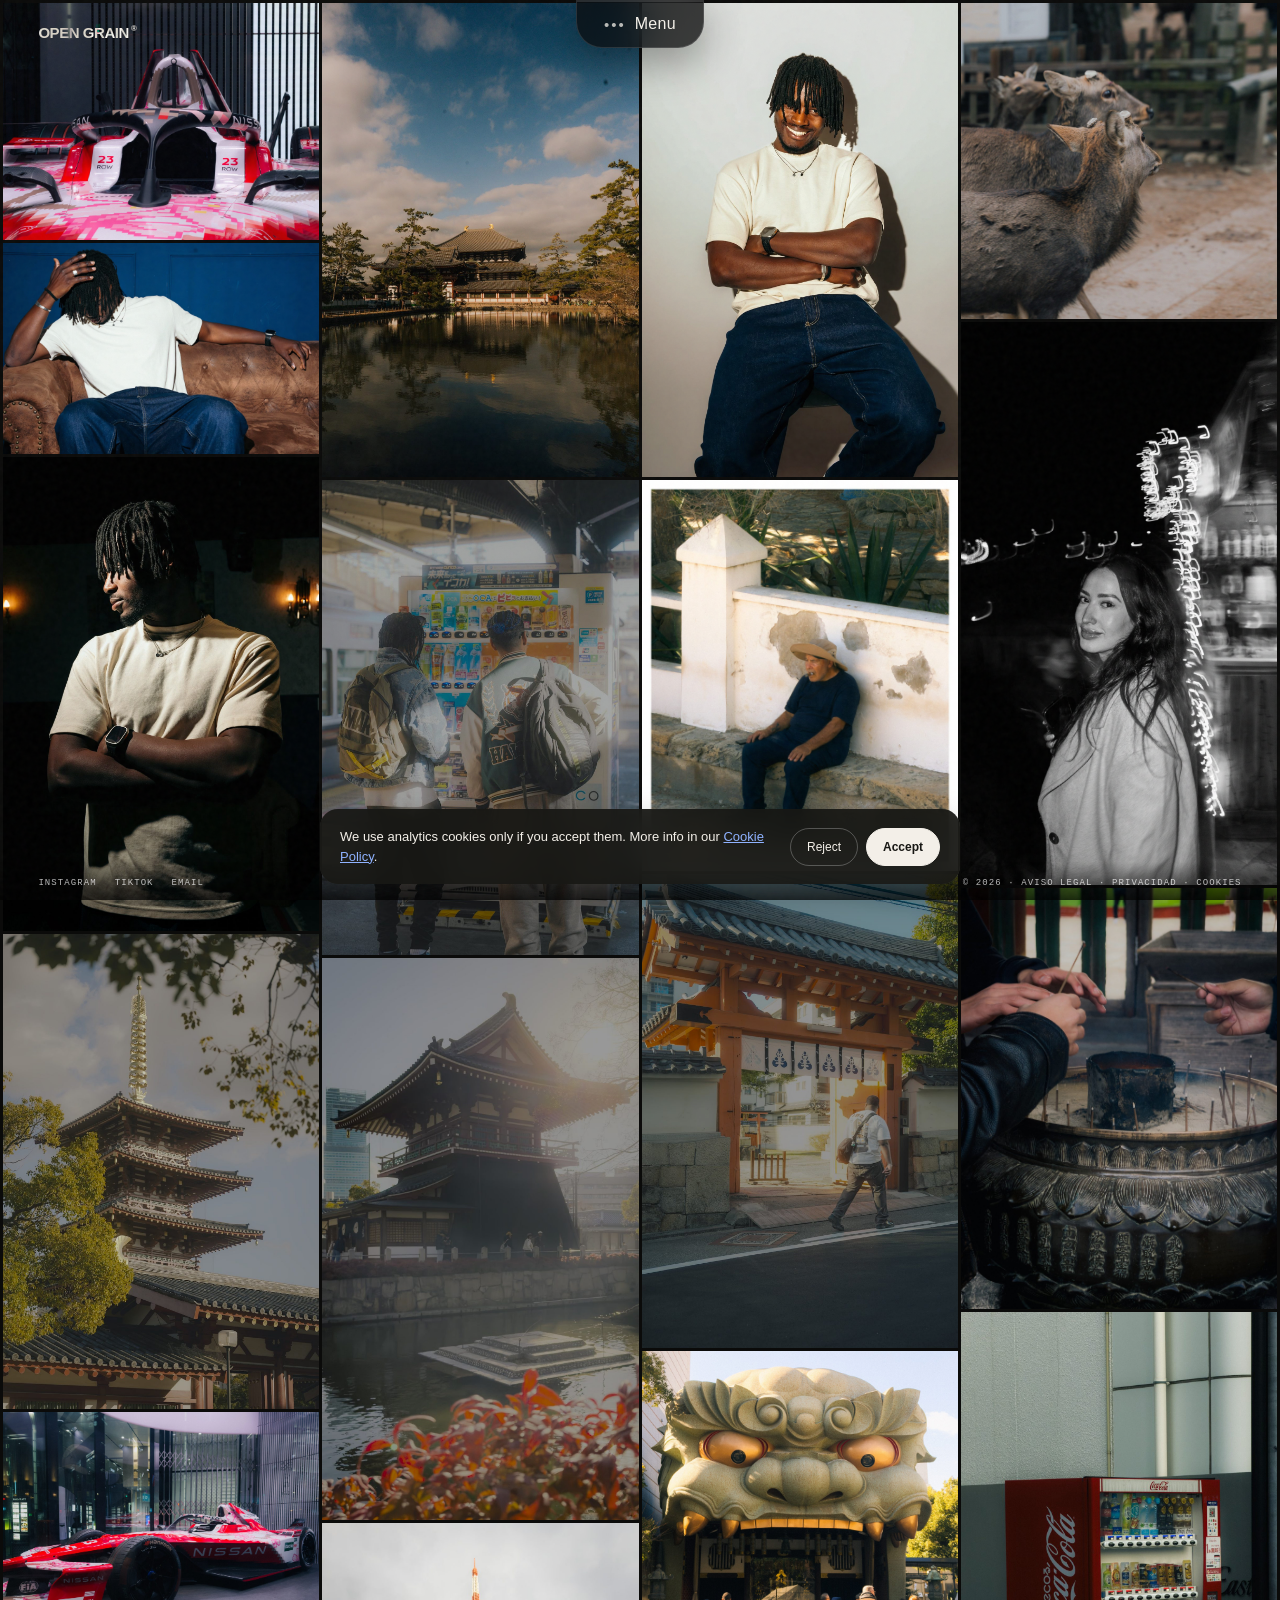
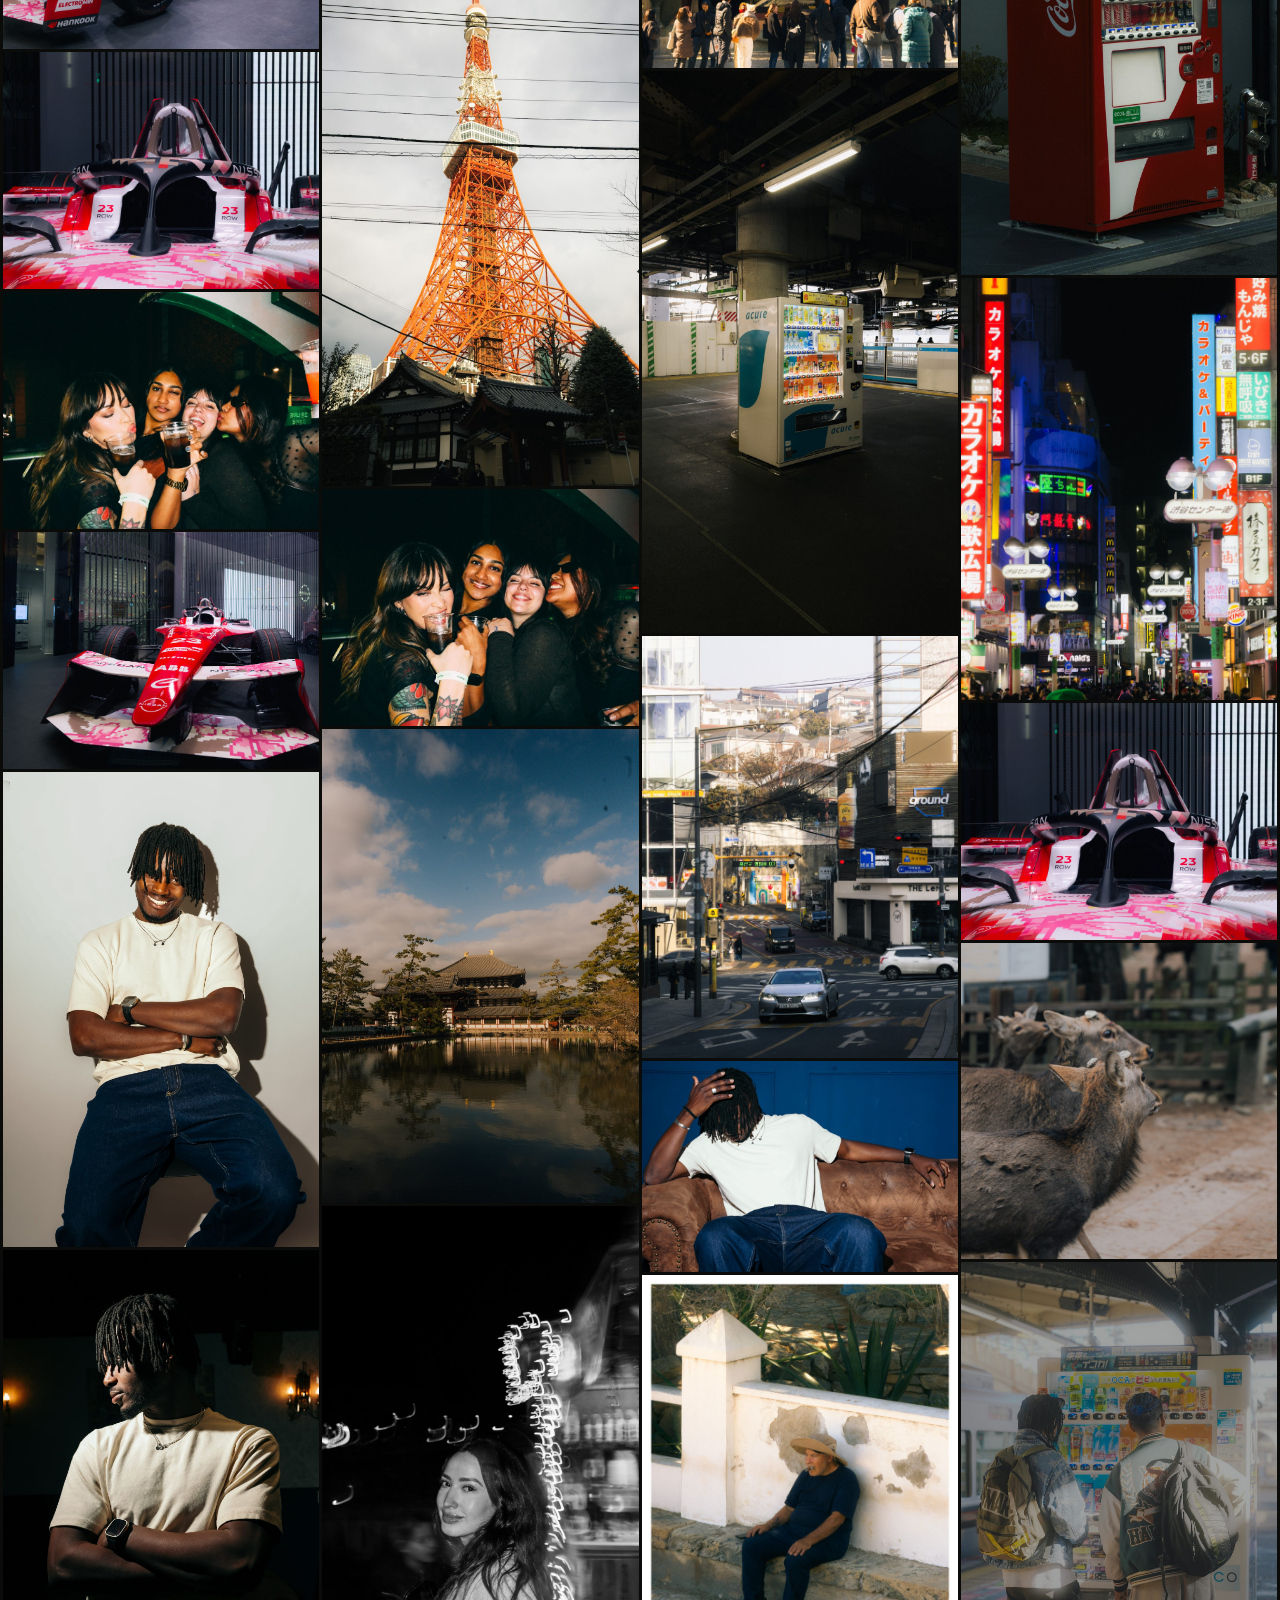
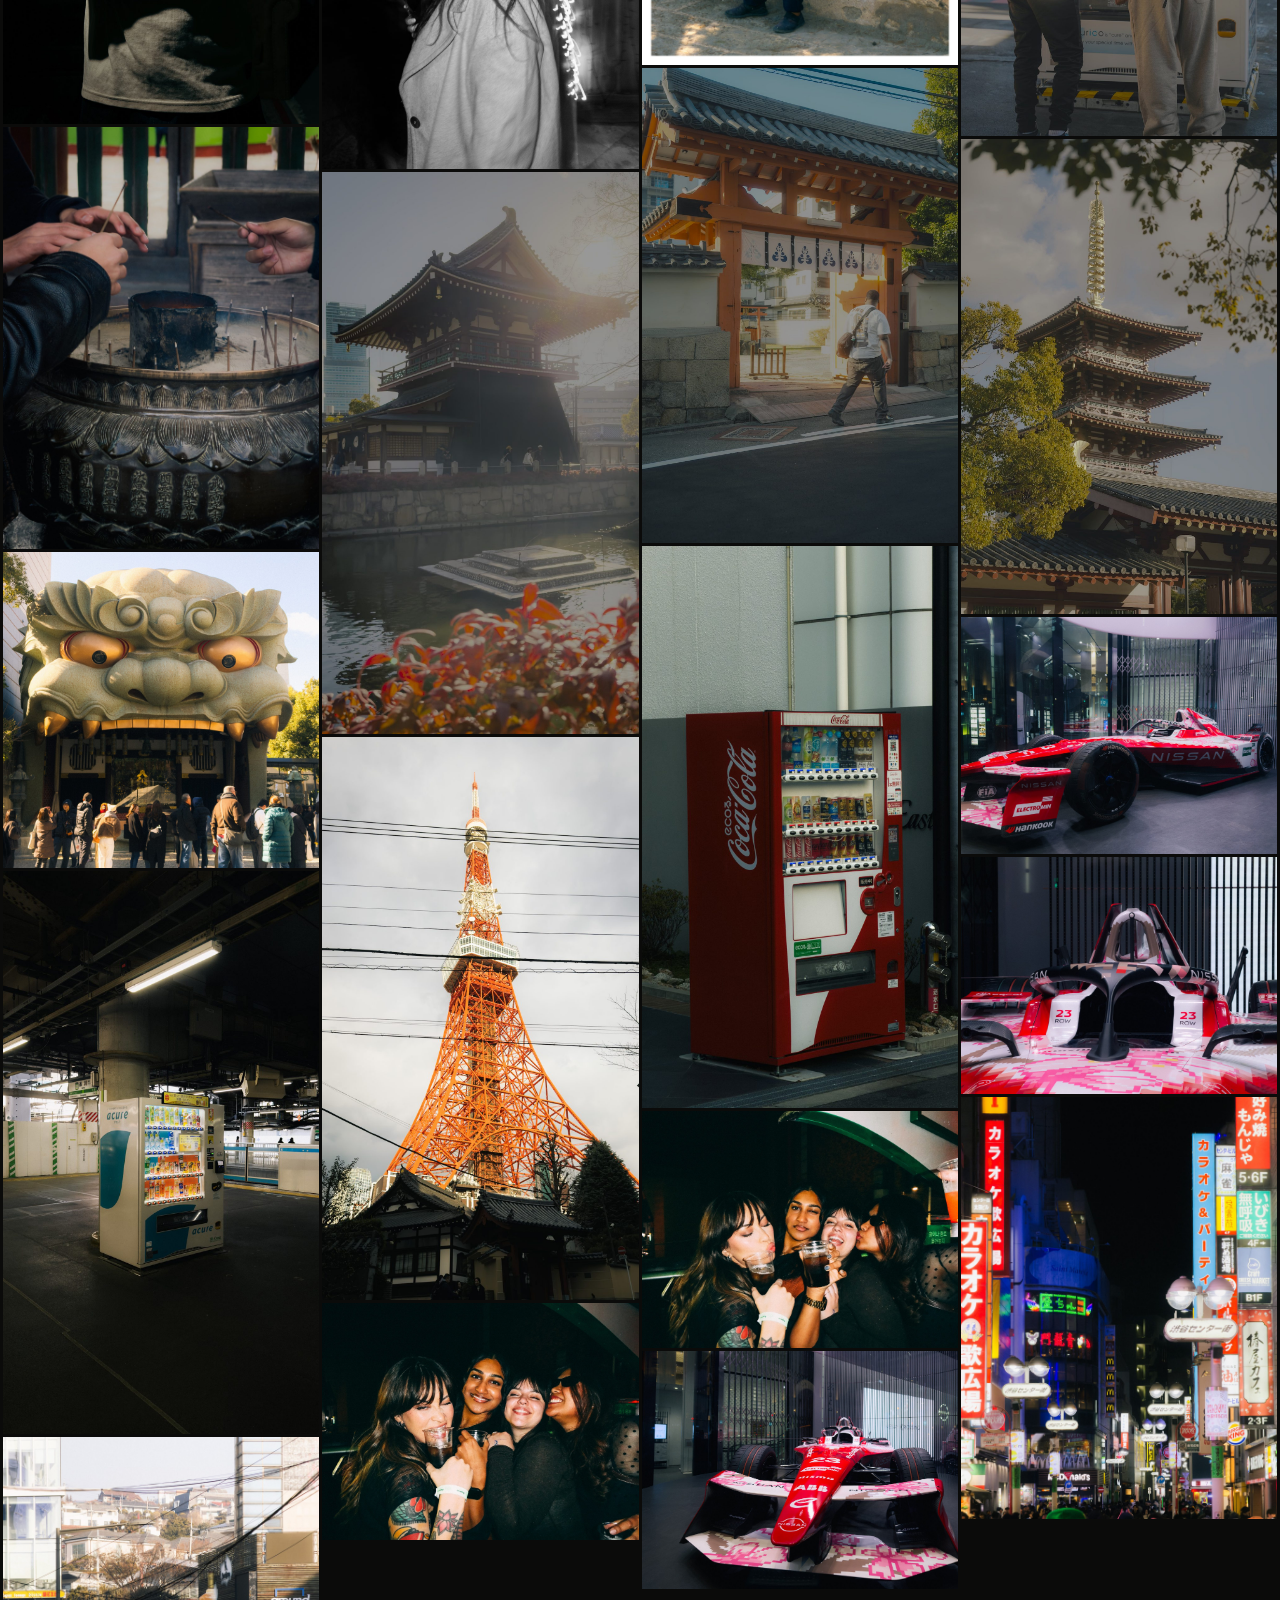
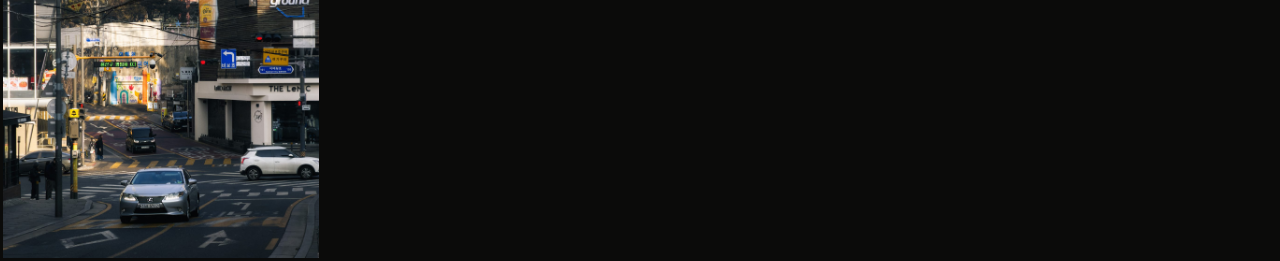
==== commit 1b5158ea: "Restaurar el diseño original y llevar el notch al borde derecho La entrega anterior, además de mover" ====
--- a/index.html
+++ b/index.html
@@ -24,29 +24,15 @@
     <a href="contact.html">Contact</a>
   </nav>
 
-  <!-- La fotografía sigue mandando, pero una portada que sólo es un mosaico no
-       dice a qué se dedica el estudio ni cómo contratarlo. Esta banda es
-       estrecha a propósito: un titular, una línea y dos acciones. El texto va
-       en el HTML para que siga estando si falla el JavaScript. -->
-  <section class="home-intro" aria-labelledby="home-intro-heading">
-    <p class="home-intro-kicker" id="home-intro-kicker">Creative production studio · Mallorca</p>
-    <h1 class="home-intro-heading" id="home-intro-heading">Photography, film and content for brands in Mallorca.</h1>
-    <p class="home-intro-body" id="home-intro-body">An independent studio: stills, moving image, UGC and event coverage, from the first idea to the delivered files.</p>
-    <p class="home-intro-actions">
-      <a class="og-btn og-btn-primary" id="home-cta-quote" href="contact.html">Request a quote</a>
-      <a class="og-btn" id="home-cta-services" href="services.html">See services</a>
-    </p>
-  </section>
-
+  <!-- The home page is the work itself: a full-bleed grid of projects and
+       nothing else — no headline, no intro copy, no stacked sections.
+       Everything else lives on its own page, reached from the nav above. -->
+  <h1 class="og-sr-only" id="home-title">OPEN GRAIN — estudio de producción creativa en Mallorca</h1>
   <section class="home-grid" id="home-grid" aria-label="Selected work"></section>
 
-  <!-- El mosaico es una selección finita: antes repetía las mismas fotos hasta
-       diez veces y el pie quedaba inalcanzable. Ahora termina y ofrece a dónde
-       ir después. -->
-  <section class="home-more">
-    <a class="og-btn" id="home-cta-all" href="work.html">See all projects</a>
-  </section>
-
+  <!-- The grid never ends, so there is no bottom for a normal footer to sit
+       on. This is a thin fixed bar instead: it keeps the legally required
+       links reachable from the home without interrupting the scroll. -->
   <footer class="home-footer">
     <nav aria-label="Social">
       <a href="https://instagram.com/opengrain.studio" target="_blank" rel="noopener">Instagram</a>
@@ -64,17 +50,9 @@
       <svg width="16" height="16" viewBox="0 0 24 24" fill="none" stroke="currentColor" stroke-width="2.4"><line x1="18" y1="6" x2="6" y2="18"/><line x1="6" y1="6" x2="18" y2="18"/></svg>
     </button>
     <img id="lightbox-img" src="" alt="">
-    <button type="button" class="lightbox-nav lightbox-prev" id="lightbox-prev" aria-label="Anterior">
-      <svg width="20" height="20" viewBox="0 0 24 24" fill="none" stroke="currentColor" stroke-width="2.2"><path d="m15 5-7 7 7 7"/></svg>
-    </button>
-    <button type="button" class="lightbox-nav lightbox-next" id="lightbox-next" aria-label="Siguiente">
-      <svg width="20" height="20" viewBox="0 0 24 24" fill="none" stroke="currentColor" stroke-width="2.2"><path d="m9 5 7 7-7 7"/></svg>
-    </button>
     <figcaption>
       <span id="lightbox-eyebrow"></span>
       <h3 id="lightbox-title"></h3>
-      <p class="lightbox-meta"><span id="lightbox-count" aria-live="polite"></span></p>
-      <a class="og-btn og-btn-primary lightbox-cta" id="lightbox-cta" href="contact.html"></a>
     </figcaption>
   </figure>
 </div>
--- a/styles.css
+++ b/styles.css
@@ -78,13 +78,13 @@
   radial-gradient(ellipse 44% 34% at 92% 23%,rgba(255,116,61,.09),transparent 72%),
   linear-gradient(145deg,#101111 0%,#171514 54%,#111212 100%)}
 
-/* ---------- Notch de navegación (arriba → izquierda) ----------
-   La navegación pública es un único componente: assets/ux/og-notch.js lo
-   monta sobre #dock y assets/ux/og-ux-fixes.css le da forma. Aquí sólo
-   queda el wordmark. El dock lateral antiguo y la Dynamic Island se han
-   retirado: mantener dos sistemas a la vez provocaba estilos en conflicto
-   y listeners duplicados. */
-
+/* ---------- Navegación ----------
+   El dock lateral de iconos se ha sustituido por el notch: un único
+   componente que arranca encajado en el borde superior y viaja hasta el
+   borde derecho al bajar, justo donde estaba el dock. Vive en
+   assets/ux/og-notch.js y assets/ux/og-ux-fixes.css. Aquí sólo queda el
+   wordmark. Las reglas de .dock se han retirado para no tener dos sistemas
+   de estilos peleándose por el mismo elemento. */
 .wordmark{ position:fixed; top:24px; left:3vw; z-index:55;
   font-size:15px; font-weight:800; letter-spacing:-.03em; color:#fff;
   mix-blend-mode:difference; }
@@ -165,41 +165,9 @@
 /* Fixed footer bar. The grid is endless, so there is no bottom of the page to
    put a normal footer on — but the legal links must stay reachable, so they
    ride along in a thin bar that fades up out of the imagery. */
-/* ---------- Home: banda de presentación y acciones ----------
-   Estrecha a propósito: la portada sigue siendo el trabajo, no un hero
-   comercial. Pero quien llega tiene que saber en una línea a qué se dedica
-   el estudio y poder pedir presupuesto sin abrir el menú. */
-.home-intro{ padding:clamp(74px,9vw,118px) 3vw clamp(22px,3vw,34px); color:#f3efe8; max-width:1100px; }
-.home-intro-kicker{ margin:0; font:11px ui-monospace,SFMono-Regular,Menlo,monospace;
-  letter-spacing:.14em; text-transform:uppercase; color:rgba(243,239,232,.62); }
-.home-intro-heading{ margin:14px 0 0; font-size:clamp(26px,3.6vw,46px); line-height:1.08;
-  letter-spacing:-.025em; font-weight:700; max-width:19ch; }
-.home-intro-body{ margin:14px 0 0; font-size:clamp(14px,1.2vw,17px); line-height:1.6;
-  color:rgba(243,239,232,.74); max-width:56ch; }
-.home-intro-actions{ margin:24px 0 0; display:flex; flex-wrap:wrap; gap:10px; }
-
-/* Botón compartido por portada, servicios y portfolio. */
-.og-btn{ display:inline-flex; align-items:center; justify-content:center; gap:8px;
-  min-height:48px; padding:13px 22px; border-radius:999px; border:1px solid rgba(243,239,232,.34);
-  color:#f3efe8; font-size:14px; font-weight:600; letter-spacing:-.01em; cursor:pointer;
-  background:transparent; transition:background var(--dur-fast) var(--ease-smooth),
-             border-color var(--dur-fast) var(--ease-smooth), transform var(--dur-instant) var(--ease-out); }
-.og-btn:hover{ background:rgba(243,239,232,.12); border-color:rgba(243,239,232,.6); }
-.og-btn:active{ transform:scale(.97); }
-.og-btn:focus-visible{ outline:3px solid var(--accent); outline-offset:3px; }
-.og-btn-primary{ background:var(--accent); border-color:var(--accent); color:#fff; }
-.og-btn-primary:hover{ background:color-mix(in srgb,var(--accent) 86%,#000); border-color:transparent; }
-/* Sobre fondo claro (servicios, portfolio) el botón invierte su contraste. */
-.inner-page .og-btn{ border-color:var(--line); color:var(--fg); }
-.inner-page .og-btn:hover{ background:color-mix(in srgb,var(--fg) 8%,transparent); border-color:var(--fg); }
-.inner-page .og-btn-primary{ background:var(--accent); border-color:var(--accent); color:#fff; }
-
-/* El mosaico termina: hay un final y una salida hacia el resto del sitio. */
-.home-more{ display:flex; justify-content:center; padding:clamp(30px,5vw,58px) 3vw; }
-
-.home-footer{ position:static; z-index:30;
+.home-footer{ position:fixed; left:0; right:0; bottom:0; z-index:30;
   display:flex; flex-wrap:wrap; align-items:center; justify-content:space-between; gap:10px 22px;
-  padding:16px 3vw 26px; pointer-events:auto;
+  padding:16px 3vw 12px; pointer-events:none;
   color:rgba(255,255,255,.72);
   font:9px ui-monospace,SFMono-Regular,Menlo,monospace; letter-spacing:.12em; text-transform:uppercase;
   background:linear-gradient(to top,rgba(0,0,0,.72),rgba(0,0,0,.34) 55%,transparent); }
@@ -322,28 +290,11 @@
 .svc-index{ padding:clamp(50px,7vw,90px) 6vw clamp(70px,9vw,110px); }
 .svc-index ol{ list-style:none; margin:0; padding:0; counter-reset:svc;
   border-top:1px solid rgba(20,40,80,.14); max-width:900px; }
-/* Cada servicio explica qué se produce y ofrece una acción real. Antes era
-   sólo un nombre en una lista, sin forma de preguntar por él. */
-.svc-index li{ counter-increment:svc; display:grid;
-  grid-template-columns:auto 1fr auto; gap:6px 20px; align-items:baseline;
-  padding:26px 2px; border-bottom:1px solid rgba(20,40,80,.14); color:#101828; }
-.svc-index li::before{ content:"0" counter(svc); grid-row:1; color:#7b93bd; font-weight:500;
+.svc-index li{ counter-increment:svc; display:flex; align-items:baseline; gap:20px;
+  padding:20px 2px; border-bottom:1px solid rgba(20,40,80,.14);
+  color:#101828; font-size:clamp(19px,2.4vw,30px); letter-spacing:-.02em; font-weight:700; }
+.svc-index li::before{ content:"0" counter(svc); flex:0 0 auto; color:#7b93bd; font-weight:500;
   font:11px ui-monospace,SFMono-Regular,Menlo,monospace; letter-spacing:.14em; }
-.svc-name{ grid-column:2; margin:0; font-size:clamp(19px,2.4vw,30px);
-  letter-spacing:-.02em; font-weight:700; }
-.svc-blurb{ grid-column:2; margin:8px 0 0; max-width:56ch;
-  font-size:15px; line-height:1.6; font-weight:400; color:#42506b; }
-.svc-meta{ grid-column:2; margin:10px 0 0;
-  font:11px ui-monospace,SFMono-Regular,Menlo,monospace; letter-spacing:.12em;
-  text-transform:uppercase; color:#7b93bd; }
-.svc-ask{ grid-column:3; grid-row:1/span 4; align-self:center; white-space:nowrap;
-  border-color:rgba(20,40,80,.22); color:#101828; }
-.svc-ask:hover{ background:rgba(20,40,80,.07); border-color:#101828; }
-.svc-ask-inline{ text-decoration:underline; text-underline-offset:3px; }
-@media(max-width:700px){
-  .svc-index li{ grid-template-columns:auto 1fr; }
-  .svc-ask{ grid-column:1/-1; grid-row:auto; margin-top:16px; justify-self:start; }
-}
 
 .light-footer{ display:grid; grid-template-columns:1fr auto; gap:14px 30px;
   padding:36px 6vw 44px; border-top:1px solid rgba(20,40,80,.14);
@@ -433,7 +384,7 @@
 .section-pad{ padding:clamp(80px,14vw,140px) 5vw; }
 .section-label{ display:flex; gap:42px; margin-bottom:70px; font:12px ui-monospace,SFMono-Regular,Menlo,monospace; text-transform:uppercase; letter-spacing:.1em; }
 .section-label span{ color:var(--accent); }
-.section-label p, .section-label h1{ margin:0; font:inherit; letter-spacing:inherit; }
+.section-label p{ margin:0; }
 .work-section{ background:linear-gradient(180deg,color-mix(in srgb,var(--bg),transparent 12%),color-mix(in srgb,var(--bg),var(--accent) 3%) 55%,color-mix(in srgb,var(--bg),transparent 8%)); }
 
 .portfolio-heading{ display:flex; justify-content:space-between; align-items:flex-start; margin-bottom:55px; }
@@ -500,7 +451,7 @@
 .contact{ display:block; text-align:left; min-height:0; background:transparent; }
 .contact-head{ display:grid; grid-template-columns:1.25fr .75fr; gap:10vw; align-items:end; margin-bottom:54px; }
 .contact-head>div>span{ font:11px ui-monospace,SFMono-Regular,Menlo,monospace; color:var(--accent); letter-spacing:.13em; }
-.contact-head h1{ font-size:clamp(52px,7.5vw,116px); max-width:930px; text-align:left; margin:18px 0 0; letter-spacing:-.03em; font-weight:inherit; }
+.contact-head h2{ font-size:clamp(52px,7.5vw,116px); max-width:930px; text-align:left; margin:18px 0 0; letter-spacing:-.03em; }
 .contact-head>p{ font-size:17px; line-height:1.6; color:var(--muted); max-width:400px; margin:0 0 8px; }
 .contact-card{ display:grid; grid-template-columns:1.7fr .75fr; gap:14px; }
 .contact-card>form, .contact-card>.form-success{ border:1px solid var(--line); border-radius:24px; background:color-mix(in srgb,var(--bg),white 20%); padding:28px; box-shadow:var(--elev-1); }
@@ -571,11 +522,6 @@
 }
 .lightbox[hidden]{ display:none; }
 .lightbox.is-open{ opacity:1; }
-/* Mientras se desvanece sigue ocupando toda la pantalla: sin esto, durante
-   medio segundo una capa invisible se traga los clics de la página. Y el
-   cierre va más rápido que la apertura, como corresponde a descartar algo. */
-.lightbox:not(.is-open){ pointer-events:none; transition-duration:var(--dur-fast); }
-.lightbox:not(.is-open) .lightbox-figure{ transition-duration:var(--dur-fast); }
 .lightbox-figure{
   position:relative; max-width:min(1100px,90vw); max-height:88vh; margin:0;
   transform:scale(.96); opacity:0; transition:transform var(--dur-base) var(--ease-smooth), opacity var(--dur-base) var(--ease-smooth);
@@ -586,25 +532,6 @@
 .lightbox-figure figcaption{ margin-top:16px; text-align:center; color:#f3efe8; }
 .lightbox-figure figcaption span{ display:block; font:11px ui-monospace,SFMono-Regular,Menlo,monospace; text-transform:uppercase; letter-spacing:.12em; opacity:.65; margin-bottom:4px; }
 .lightbox-figure figcaption h3{ font-size:20px; margin:0; letter-spacing:-.01em; }
-/* Anterior/siguiente con contador, y una salida hacia Contacto: ver la foto
-   grande sin poder hacer nada con ella no lleva a ninguna parte. */
-.lightbox-nav{ position:absolute; top:calc(39vh - 24px); width:48px; height:48px;
-  display:flex; align-items:center; justify-content:center; cursor:pointer;
-  border:1px solid rgba(255,255,255,.28); border-radius:999px;
-  background:rgba(10,9,8,.55); color:#f3efe8;
-  transition:background var(--dur-fast) var(--ease-smooth); }
-.lightbox-nav:hover{ background:rgba(10,9,8,.85); }
-.lightbox-nav:focus-visible{ outline:3px solid #fff; outline-offset:3px; }
-.lightbox-nav[hidden]{ display:none; }
-.lightbox-prev{ left:-8px; }
-.lightbox-next{ right:-8px; }
-.lightbox-meta{ margin:8px 0 0; font:11px ui-monospace,SFMono-Regular,Menlo,monospace;
-  letter-spacing:.12em; opacity:.7; }
-.lightbox-meta span{ display:inline; margin:0; font-size:inherit; opacity:1; }
-.lightbox-cta{ margin-top:14px; }
-@media(max-width:700px){
-  .lightbox-prev{ left:2px; } .lightbox-next{ right:2px; }
-}
 .lightbox-close{
   position:absolute; top:-46px; right:0; width:36px; height:36px; border-radius:999px; border:1px solid rgba(255,255,255,.25);
   background:rgba(255,255,255,.08); color:#f3efe8; display:flex; align-items:center; justify-content:center; cursor:pointer;
@@ -677,9 +604,7 @@
   .service-cards article{ flex:0 0 72vw; height:380px !important; scroll-snap-align:start; }
   .contact-head{ grid-template-columns:1fr; gap:25px; }
   .contact-card{ grid-template-columns:1fr; }
-  /* En móvil manda el formulario, no la foto decorativa: el orden de
-     grid-row lo fija assets/ux/og-ux-fixes.css (form → 1, aside después). */
-  .contact-card aside{ min-height:0; }
+  .contact-card aside{ min-height:330px; grid-row:1; }
   .project-form{ grid-template-columns:1fr; }
   .project-form label.full, .submit-btn{ grid-column:1; }
   .contact-details{ grid-template-columns:1fr; gap:0; }
@@ -726,15 +651,10 @@
 #cookie-banner p{ margin:0; flex:1 1 260px; }
 #cookie-banner a{ color:#8fb2ff; text-decoration:underline; }
 #cookie-banner div{ display:flex; gap:8px; flex-shrink:0; }
-/* El aviso reserva su altura al final del documento en lugar de flotar encima
-   de lo último de la página: en móvil tapaba el botón de enviar y el pie. */
-body.has-cookie-banner{ padding-bottom:clamp(116px,22vw,164px); }
 #cookie-banner button{
-  border:1px solid rgba(255,255,255,.25); border-radius:999px; padding:9px 18px;
-  min-height:44px; min-width:88px;
-  font-size:13px; cursor:pointer; font-family:inherit; transition:transform var(--dur-instant) var(--ease-out);
-}
-#cookie-banner button:focus-visible{ outline:3px solid #8fb2ff; outline-offset:3px; }
+  border:1px solid rgba(255,255,255,.25); border-radius:999px; padding:9px 16px;
+  font-size:12px; cursor:pointer; font-family:inherit; transition:transform var(--dur-instant) var(--ease-out);
+}
 #cookie-banner button:active{ transform:scale(.94); }
 #cookie-banner #cookie-accept{ background:#f3efe8; color:#171714; border-color:#f3efe8; font-weight:600; }
 #cookie-banner #cookie-reject{ background:transparent; color:#f3efe8; }
--- a/assets/ux/og-ux-fixes.css
+++ b/assets/ux/og-ux-fixes.css
@@ -1,16 +1,19 @@
-/* OPEN GRAIN — notch arriba → izquierda, y correcciones de contacto.
-   Cargar DESPUÉS de styles.css. Sólo toca la navegación pública y el
-   formulario de contacto: el resto de la hoja global queda intacta.
-
-   El notch es un único objeto que cambia de forma y de sitio:
-   arriba (cápsula encajada en el borde superior) → bolita en viaje →
-   izquierda (cápsula encajada en el borde izquierdo, a media altura).
-   La posición la mueve JS con transform; la forma la cambia este CSS
-   según data-edge, para que las dos cosas se puedan animar a la vez. */
+/* OPEN GRAIN — notch de navegación (arriba → derecha) y estados del formulario.
+   Cargar DESPUÉS de styles.css.
+
+   Esta hoja toca DOS cosas y nada más: el notch, que sustituye al dock lateral
+   antiguo, y los estados de error del formulario de contacto, que sólo se ven
+   cuando hay un error. El diseño del resto de la web queda intacto.
+
+   El notch es un único objeto que cambia de forma y de sitio: arriba (cápsula
+   encajada en el borde superior) → bolita en viaje → derecha (cápsula encajada
+   en el borde derecho, a media altura, donde vivía el dock). La posición la
+   mueve JS con transform; la forma la cambia este CSS según data-edge, para que
+   las dos cosas se puedan animar a la vez. */
 
 /* ---------- Raíz: un lienzo de 48px que JS traslada ---------- */
 #dock.og-notch{
-  position:fixed; top:0; left:0; right:auto; bottom:auto; z-index:65;
+  position:fixed; top:0; left:0; right:auto; bottom:auto; z-index:60;
   width:48px; height:48px; margin:0; padding:0; display:block;
   border:0; border-radius:0; background:transparent; box-shadow:none;
   backdrop-filter:none; -webkit-backdrop-filter:none;
@@ -22,10 +25,10 @@
 .og-notch-safe-area{
   position:absolute; visibility:hidden; pointer-events:none;
   padding-top:env(safe-area-inset-top,0px);
-  padding-left:env(safe-area-inset-left,0px);
-}
-
-/* ---------- Material: cristal de marca, no una losa negra ---------- */
+  padding-right:env(safe-area-inset-right,0px);
+}
+
+/* ---------- Material ---------- */
 .og-notch-toggle,
 .og-notch-panel{
   color:var(--fg,#171714);
@@ -52,7 +55,7 @@
   /* Arriba: esquinas redondeadas sólo abajo → encajado en el borde. */
   border-radius:0 0 26px 26px;
   border-top-color:transparent;
-  font:600 13px/1.2 var(--sans,system-ui,-apple-system,sans-serif);
+  font:600 13px/1.2 inherit;
   letter-spacing:.02em;
   transition:width .34s cubic-bezier(.22,1,.36,1),
              height .34s cubic-bezier(.22,1,.36,1),
@@ -62,14 +65,14 @@
 .og-notch-grip{font-size:15px; letter-spacing:2px; line-height:1; opacity:.75;}
 .og-notch-label{white-space:nowrap;}
 
-/* Izquierda: encajado en el borde izquierdo, vertical. */
-.og-notch[data-edge="left"] .og-notch-toggle{
+/* Derecha: encajado en el borde derecho, vertical. */
+.og-notch[data-edge="right"] .og-notch-toggle{
   width:48px; height:112px; flex-direction:column; padding:12px 4px; gap:10px;
-  border-radius:0 26px 26px 0;
+  border-radius:26px 0 0 26px;
   border-top-color:var(--line,rgba(23,23,20,.13));
-  border-left-color:transparent;
-}
-.og-notch[data-edge="left"] .og-notch-label{writing-mode:vertical-rl;}
+  border-right-color:transparent;
+}
+.og-notch[data-edge="right"] .og-notch-label{writing-mode:vertical-rl;}
 
 /* En viaje: se contrae en bolita. Es el mismo nodo, sólo cambia de forma. */
 .og-notch.og-is-travelling .og-notch-toggle{
@@ -91,9 +94,9 @@
   padding:8px; border-radius:24px;
   display:flex; flex-wrap:wrap; gap:4px;
 }
-/* Desde la izquierda se abre a su derecha, hacia el interior. */
-.og-notch[data-edge="left"] .og-notch-panel{
-  left:calc(100% + 10px); top:50%; transform:translateY(-50%);
+/* Desde la derecha se abre a su izquierda, hacia el interior. */
+.og-notch[data-edge="right"] .og-notch-panel{
+  left:auto; right:calc(100% + 10px); top:50%; transform:translateY(-50%);
   width:min(290px,calc(100vw - 82px));
   max-height:calc(100dvh - 32px);
   flex-direction:column; flex-wrap:nowrap;
@@ -104,18 +107,17 @@
   min-height:48px; min-width:48px; flex:1 0 auto; margin:0; padding:12px 14px;
   border:0; border-radius:15px; background:transparent;
   color:var(--fg,#171714);
-  font:500 14px/1.3 var(--sans,system-ui,-apple-system,sans-serif);
+  font:500 14px/1.3 inherit;
   cursor:pointer; text-decoration:none;
   touch-action:manipulation; overflow-wrap:anywhere;
   transition:background .18s ease;
 }
-.og-notch[data-edge="left"] .og-notch-item{justify-content:flex-start; flex-shrink:0;}
+.og-notch[data-edge="right"] .og-notch-item{justify-content:flex-start; flex-shrink:0;}
 .og-notch-item:hover,
 .og-notch-item[aria-current="page"]{
   background:color-mix(in srgb,var(--fg,#171714) 10%,transparent);
 }
 .og-notch-item[aria-current="page"]{font-weight:700;}
-/* "Contacto" es la acción principal: se ve como tal. */
 .og-notch-item.og-notch-contact{
   background:var(--accent,#1557ff); color:#fff; font-weight:700;
 }
@@ -127,14 +129,16 @@
   outline:3px solid var(--accent,#1557ff); outline-offset:3px;
 }
 
-/* Los estados ocultos de ESTOS componentes, y sólo de estos. */
+/* Los estados ocultos de ESTOS componentes, y sólo de estos.
+   #contact-form lo necesita porque .project-form{display:grid} le ganaba a
+   [hidden] y el formulario seguía visible tras enviarse. */
 .og-notch-panel[hidden],
 #contact-form[hidden],
 #form-success[hidden],
 .og-form-summary[hidden],
 .og-field-error[hidden]{display:none !important;}
 
-/* ---------- Formulario: errores y estados accesibles ---------- */
+/* ---------- Formulario: sólo lo que aparece cuando hay un error ---------- */
 .og-form-summary{
   grid-column:1/-1; margin:0; padding:14px;
   border:1px solid currentColor; border-radius:12px; line-height:1.5;
@@ -143,43 +147,64 @@
 .dark-mode .og-form-summary{color:#ffb4a9;}
 .og-field-error{font-size:13px; line-height:1.45; color:#a12016;}
 .dark-mode .og-field-error{color:#ffb4a9;}
-#contact-form [aria-invalid="true"]{border:2px solid #a12016;}
+#contact-form [aria-invalid="true"]{border-color:#a12016;}
 .dark-mode #contact-form [aria-invalid="true"]{border-color:#ffb4a9;}
-/* 16px evita el zoom automático de iOS al enfocar un campo. */
-#contact-form input,
-#contact-form select,
-#contact-form textarea{font-size:16px;}
-#contact-form [type="submit"]{min-height:48px;}
 #contact-form [type="submit"]:disabled{cursor:progress; opacity:.7;}
-#contact-form .consent-label{min-height:48px; align-items:center; flex-wrap:wrap;}
-#contact-form .consent-label .og-field-error{flex-basis:100%;}
-/* Marca de campo opcional, para no obligar a adivinar. */
-.og-optional{color:var(--muted,#6d6b64); font-weight:400;}
-
-/* Aviso cuando el servicio elegido desaparece del catálogo. */
+/* Nota: los campos se quedan en los 15px del diseño original. Por debajo de
+   16px, Safari en iPhone hace zoom automático al enfocar un campo. Subirlo a
+   16px lo evitaría, pero cambia la altura de los campos, y el encargo es no
+   tocar nada visual. Pendiente de decisión. */
+/* Aviso cuando el servicio elegido ya no está en el catálogo. */
 .og-service-notice{font-size:13px; line-height:1.45; color:var(--accent,#1557ff);}
 .og-service-notice[hidden]{display:none !important;}
 
-/* Llamar y WhatsApp son dos acciones separadas. */
-.contact-details p a{text-decoration:underline; text-underline-offset:3px;}
-.contact-details p a + a{
-  margin-left:12px; padding-left:12px;
-  border-left:1px solid var(--line,rgba(23,23,20,.13));
-}
-.contact-details a:focus-visible{outline:3px solid var(--accent,#1557ff); outline-offset:3px;}
-
 @media(max-width:800px){
-  /* El formulario va ANTES que la fotografía decorativa en móvil. */
-  .contact-card>form{grid-row:1;}
-  .contact-card>.form-success{grid-row:1;}
-  .contact-card>aside{grid-row:auto; min-height:0; max-height:240px;}
-  .contact-card>aside img{height:240px;}
   .og-notch-panel{width:min(350px,calc(100vw - 24px));}
   .og-notch-item{flex-basis:calc(50% - 4px);}
-  .og-notch[data-edge="left"] .og-notch-item{flex-basis:auto;}
+  .og-notch[data-edge="right"] .og-notch-item{flex-basis:auto;}
 }
 
 @media(prefers-reduced-motion:reduce){
   .og-notch-toggle,
   .og-notch-item{transition:none;}
 }
+
+/* ---------- Encabezados: mismo aspecto, mejor estructura ----------
+   Cada página necesita un h1 para quien navega con lector de pantalla. Estos
+   cambios son sólo semánticos: el h1 hereda exactamente los estilos que tenía
+   el elemento anterior, así que nada se ve distinto. */
+.og-sr-only{
+  position:absolute; width:1px; height:1px; margin:-1px; padding:0;
+  overflow:hidden; clip:rect(0 0 0 0); clip-path:inset(50%); white-space:nowrap; border:0;
+}
+.section-label h1{ margin:0; font:inherit; letter-spacing:inherit; }
+.contact-head h1{
+  font-size:clamp(52px,7.5vw,116px); max-width:930px; text-align:left;
+  margin:18px 0 0; letter-spacing:-.03em;
+  /* El h2 original heredaba la negrita por defecto del navegador; un h1 sin
+     esto se vería más fino y el titular rompería en otro punto. */
+  font-weight:bold;
+}
+
+/* Mientras la vista ampliada se desvanece sigue ocupando toda la pantalla: sin
+   esto, durante medio segundo una capa invisible se traga los clics. */
+.lightbox:not(.is-open){ pointer-events:none; }
+
+/* En la portada el fondo es siempre oscuro, tenga el tema que tenga, y las
+   fotografías mandan. El notch usa ahí el mismo cristal ahumado que tenía el
+   dock antiguo, para no convertirse en un bloque claro encima de las fotos. */
+body.is-home .og-notch-toggle,
+body.is-home .og-notch-panel{
+  background:rgba(14,14,15,.86);
+  border-color:rgba(255,255,255,.12);
+  color:#f3efe8;
+  box-shadow:0 14px 40px rgba(0,0,0,.36), inset 0 1px 0 rgba(255,255,255,.12);
+}
+@supports ((backdrop-filter:blur(1px)) or (-webkit-backdrop-filter:blur(1px))){
+  body.is-home .og-notch-toggle,
+  body.is-home .og-notch-panel{ background:rgba(14,14,15,.78); }
+}
+body.is-home .og-notch-item{ color:#f3efe8; }
+body.is-home .og-notch-item:hover,
+body.is-home .og-notch-item[aria-current="page"]{ background:rgba(255,255,255,.14); }
+body.is-home .og-notch-toggle:hover{ background:rgba(14,14,15,.94); }
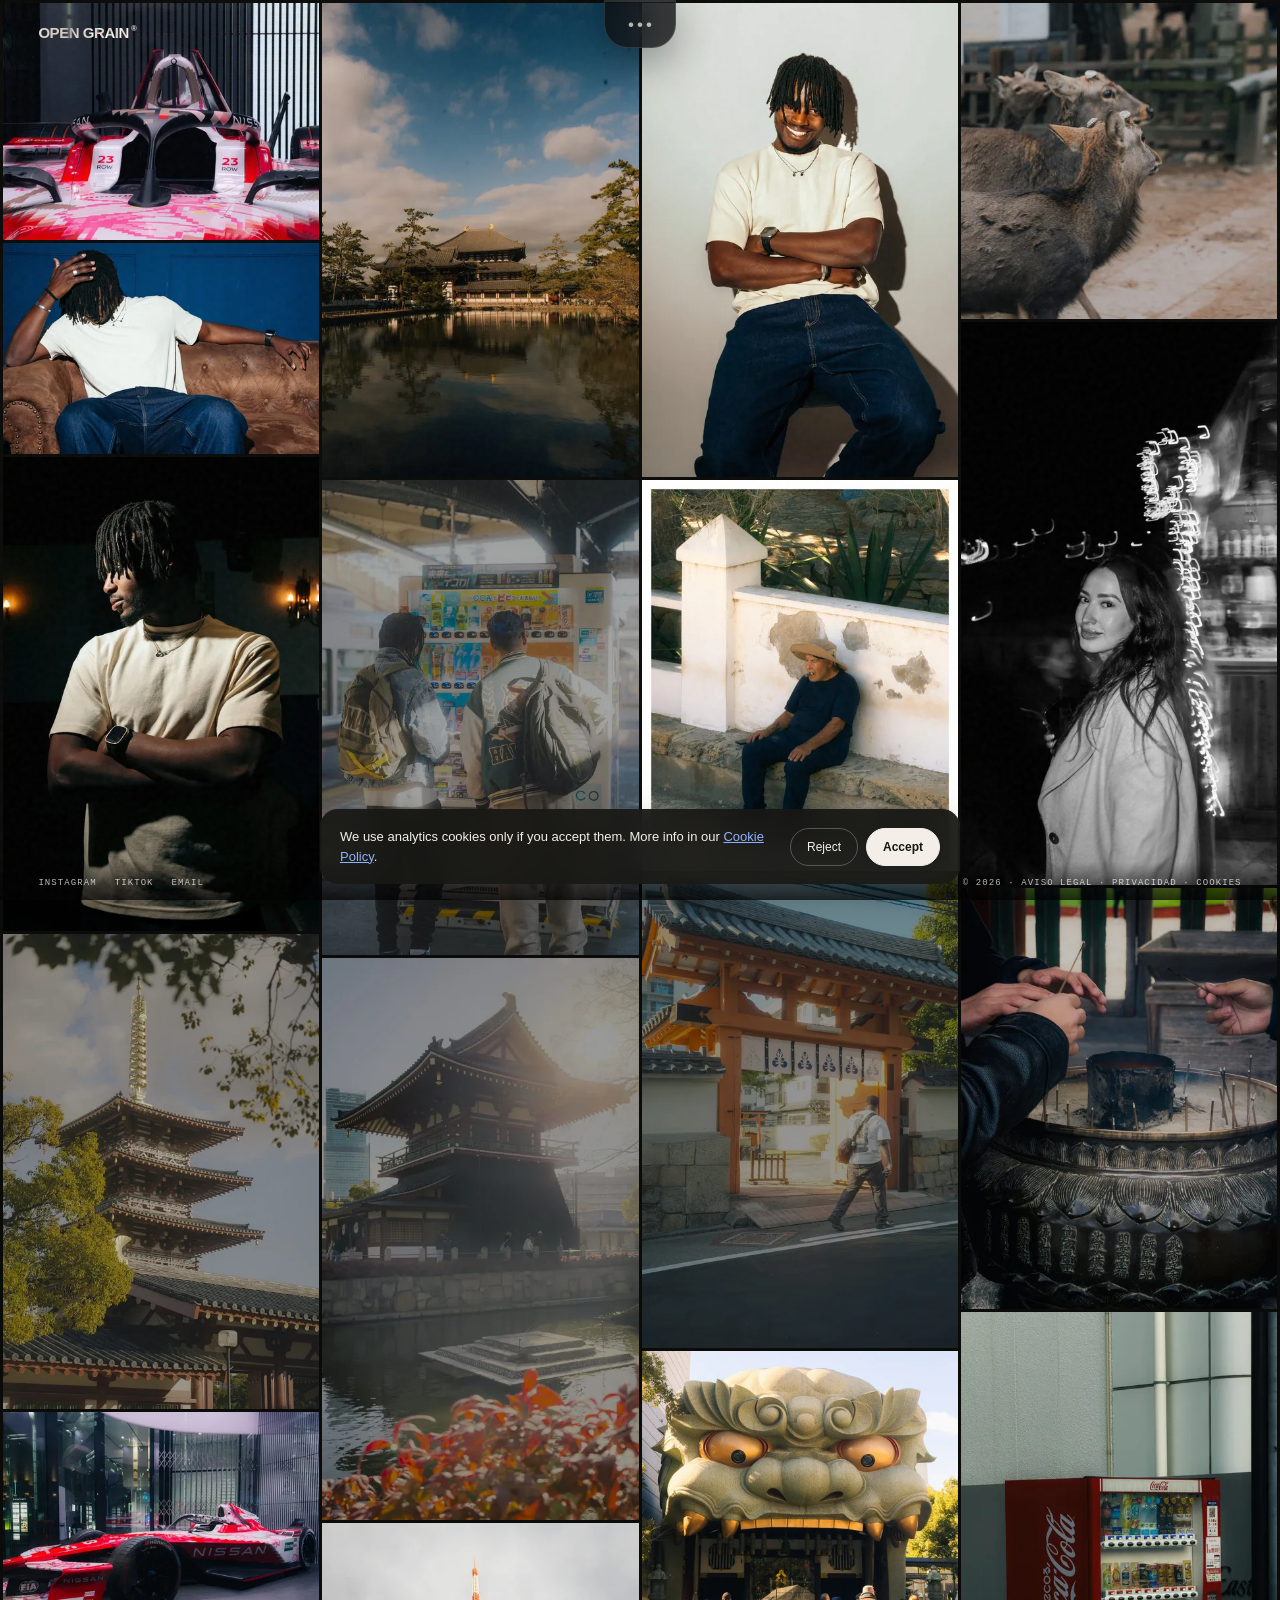
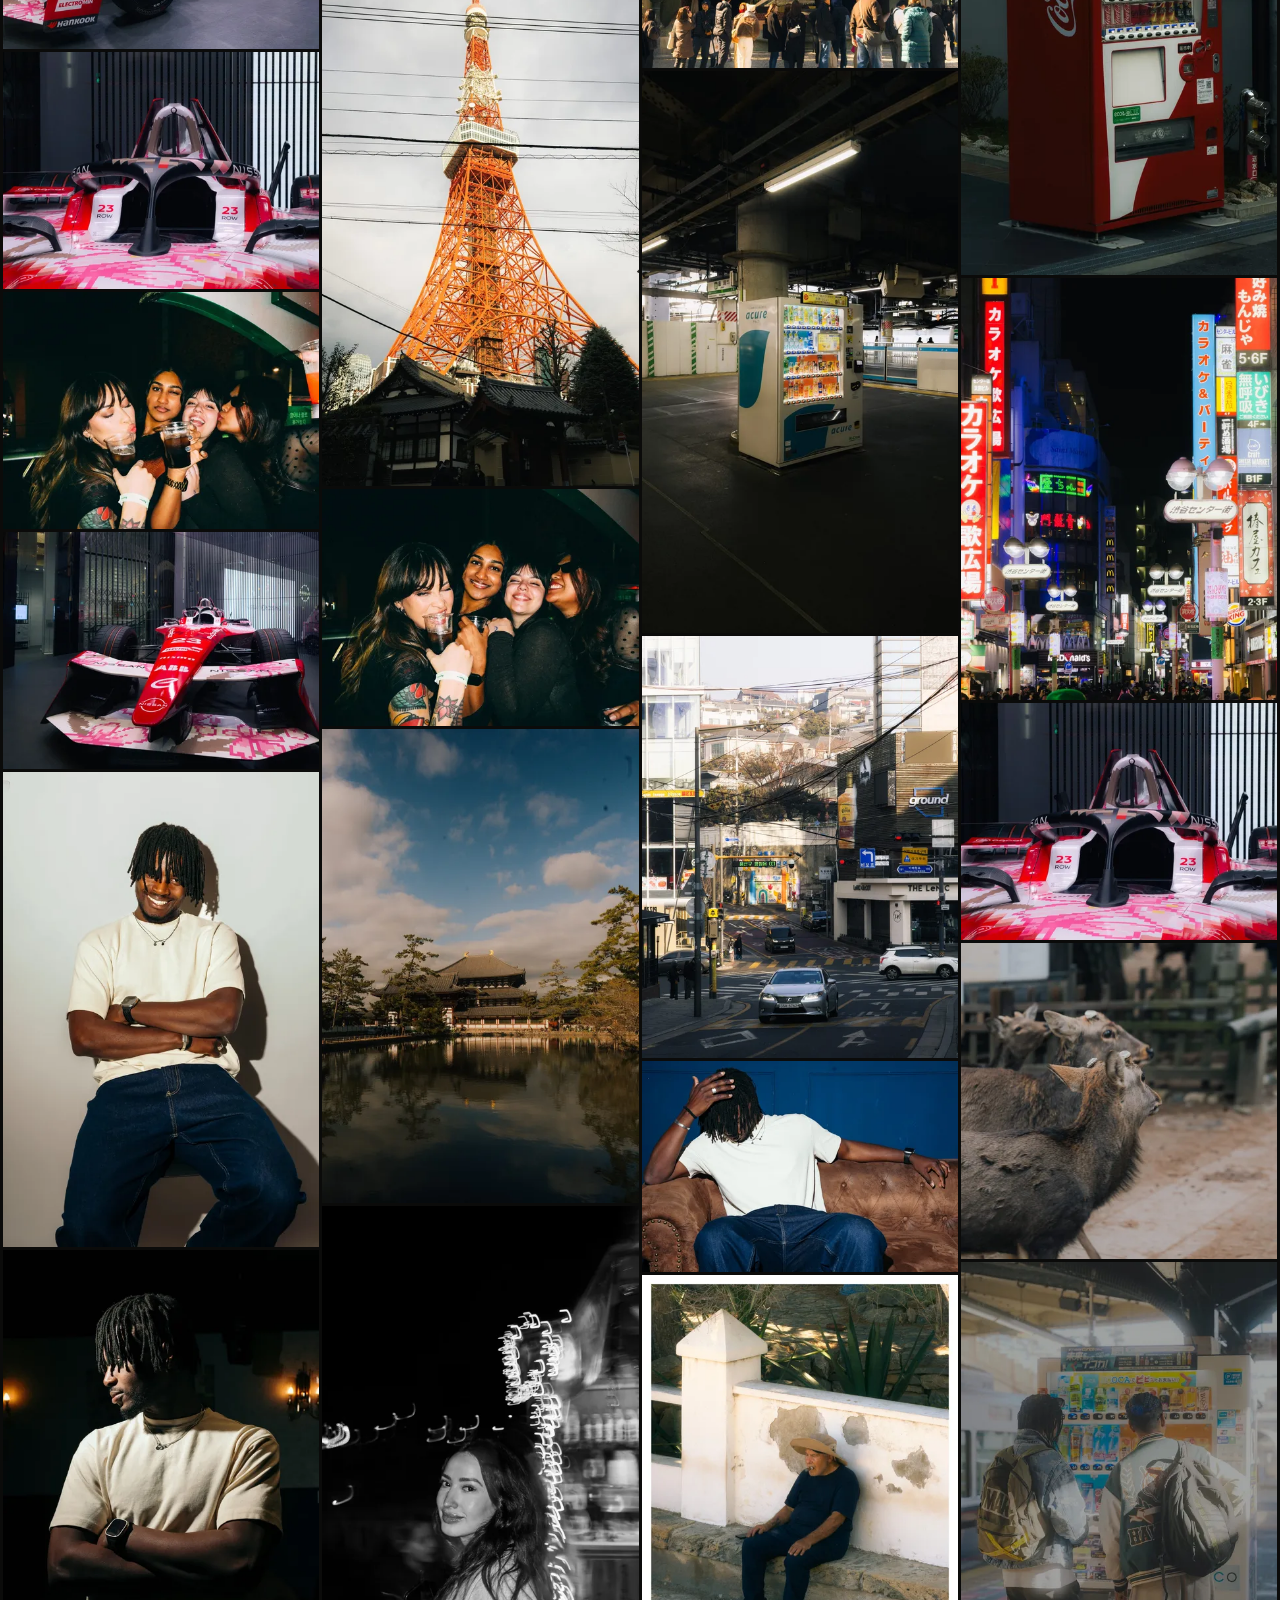
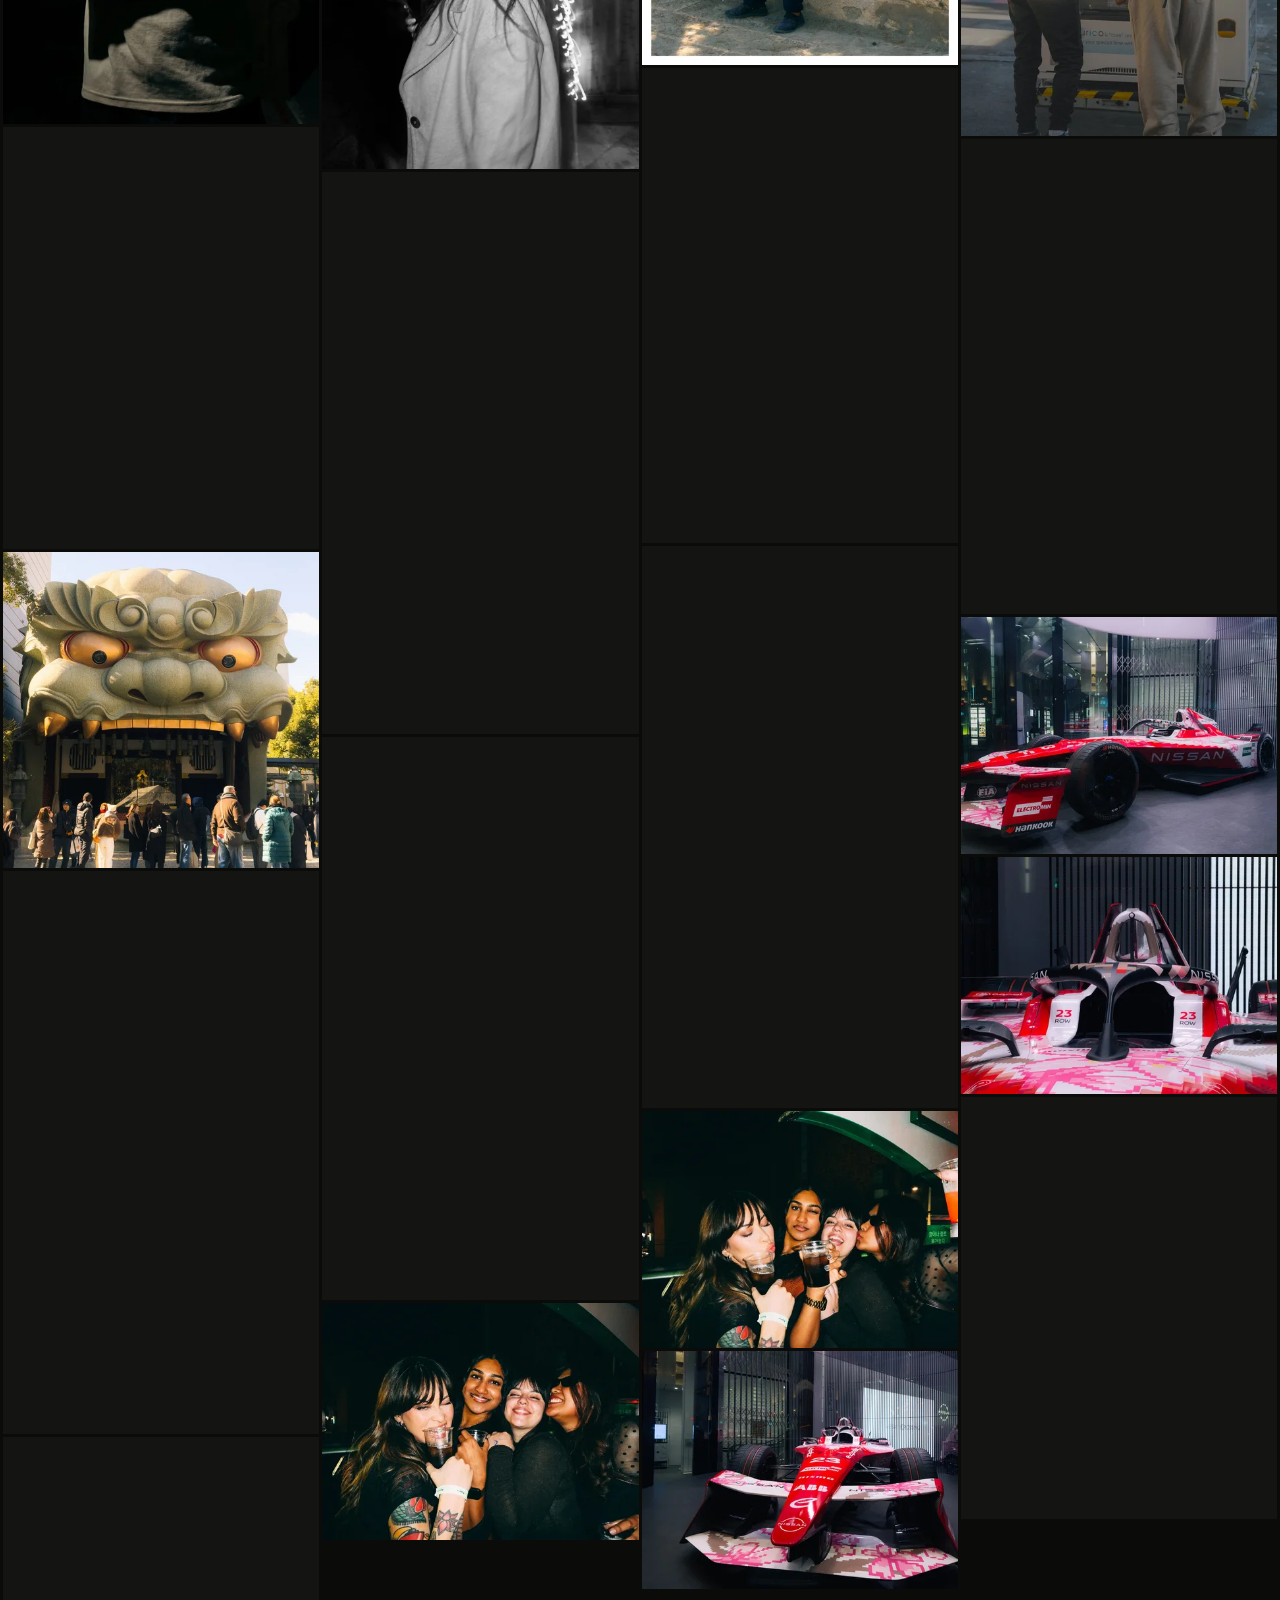
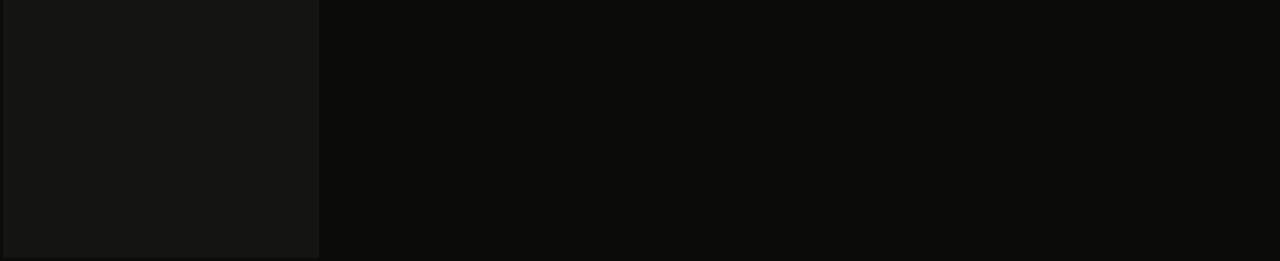
==== commit ed5ed45e: "Arreglos invisibles de la auditoría: seguridad, peso y fluidez Auditoría completa hecha con tres age" ====
--- a/index.html
+++ b/index.html
@@ -57,12 +57,12 @@
   </figure>
 </div>
 
-<script src="https://cdn.jsdelivr.net/npm/@supabase/supabase-js@2/dist/umd/supabase.min.js"></script>
-<script src="assets/config.js"></script>
-<script src="assets/default-copy.js"></script>
-<script src="assets/ux/og-notch.js"></script>
-<script src="assets/ux/og-contact.js"></script>
-<script src="main.js"></script>
-<script src="assets/motion.js"></script>
+<script defer src="https://cdn.jsdelivr.net/npm/@supabase/supabase-js@2/dist/umd/supabase.min.js"></script>
+<script defer src="assets/config.js"></script>
+<script defer src="assets/default-copy.js"></script>
+<script defer src="assets/ux/og-notch.js"></script>
+<script defer src="assets/ux/og-contact.js"></script>
+<script defer src="main.js"></script>
+<script defer src="assets/motion.js"></script>
 </body>
 </html>
--- a/styles.css
+++ b/styles.css
@@ -187,17 +187,54 @@
    one behind it, then a rest). Deliberately gentle — it reads as the page
    gaining colour, never as a flash. Amplitude is tiny: saturation moves by a
    few percent and the scale by ~1%, nothing that could dazzle. */
+/* El latido son DOS capas superpuestas y nada más: abajo el degradado en
+   reposo, encima el mismo degradado en su punto más saturado, al que sólo se
+   le anima la opacidad. Antes esto se hacía con filter:saturate()/brightness()
+   sobre una capa a pantalla completa, y ahí está la diferencia: filter obliga
+   al navegador a repintar todo el viewport en cada fotograma (medido: 42 fps
+   en vez de 60), mientras que opacity y transform los resuelve la tarjeta
+   gráfica sin repintar nada.
+
+   Los colores de la capa de arriba no están elegidos a ojo: son los del
+   degradado original pasados por saturate(1.1) brightness(1), y los de abajo
+   por saturate(.9) brightness(1.015), que eran los extremos de la animación
+   anterior. Como en aquellos fotogramas la saturación y el brillo se movían
+   de forma proporcional, un simple fundido entre esas dos capas reproduce
+   exactamente los valores intermedios: el latido se ve igual que antes. */
+body:has(#site-shell.dark-mode) .pulse-bg{
+  background:radial-gradient(circle at 50% 45%,
+    #291b15 0%, #1d1615 32%, #161514 60%, #121313 84%, #0f1010 100%); }
+body:has(#site-shell.dark-mode) .pulse-bg::after{
+  background:radial-gradient(circle at 50% 45%,
+    #2b1a13 0%, #1e1614 32%, #161514 60%, #121313 84%, #0f1010 100%); }
+
 .pulse-bg{ position:fixed; inset:-15%; z-index:-1; transform-origin:50% 50%;
   background:radial-gradient(circle at 50% 45%,
-    #c3e0ff 0%, #dcecff 32%, #ecf5ff 60%, #f6fbff 84%, #fdfeff 100%);
-  animation:og-heartbeat 1.9s ease-in-out infinite; }
-@keyframes og-heartbeat{
-  0%   { filter:saturate(.9)  brightness(1.015); transform:scale(1); }
-  10%  { filter:saturate(1.1) brightness(1);     transform:scale(1.012); }  /* lub */
-  20%  { filter:saturate(.97) brightness(1.01);  transform:scale(1.004); }
-  29%  { filter:saturate(1.05) brightness(1.004);transform:scale(1.008); }  /* dub */
-  44%  { filter:saturate(.9)  brightness(1.015); transform:scale(1); }
-  100% { filter:saturate(.9)  brightness(1.015); transform:scale(1); }      /* rest */
+    #c8e3ff 0%, #e1efff 32%, #f0f9ff 60%, #faffff 84%, #ffffff 100%);
+  will-change:transform;
+  animation:og-heartbeat-scale 1.9s ease-in-out infinite; }
+.pulse-bg::after{
+  content:""; position:absolute; inset:0; opacity:0; pointer-events:none;
+  background:radial-gradient(circle at 50% 45%,
+    #c0e0ff 0%, #dbecff 32%, #ebf5ff 60%, #f6fbff 84%, #fdfeff 100%);
+  will-change:opacity;
+  animation:og-heartbeat-tint 1.9s ease-in-out infinite; }
+
+@keyframes og-heartbeat-scale{
+  0%   { transform:scale(1); }
+  10%  { transform:scale(1.012); }  /* lub */
+  20%  { transform:scale(1.004); }
+  29%  { transform:scale(1.008); }  /* dub */
+  44%  { transform:scale(1); }
+  100% { transform:scale(1); }      /* reposo */
+}
+@keyframes og-heartbeat-tint{
+  0%   { opacity:0; }
+  10%  { opacity:1; }               /* lub */
+  20%  { opacity:.35; }
+  29%  { opacity:.75; }             /* dub */
+  44%  { opacity:0; }
+  100% { opacity:0; }               /* reposo */
 }
 
 /* ---------- Social: network picker + adaptive mosaic ----------
@@ -276,6 +313,9 @@
 
 /* ---------- Light page (services, studio) ---------- */
 body.is-services, body.is-light{ background:#f4f9ff; }
+/* Deja ver el fondo pulsante de detrás sin renunciar a los tokens de marca,
+   de modo que el modo noche sigue funcionando en esta página. */
+.site-shell.pulse-page{ background:transparent; }
 .light-page{ background:transparent !important; color:#141c2b; min-height:100vh; }
 .light-page::after{ opacity:.03; }
 .svc-hero{ padding:clamp(150px,18vw,210px) 6vw clamp(40px,6vw,70px); max-width:1100px; }
@@ -322,6 +362,34 @@
   color:#1b2740; text-transform:uppercase;
   font:10px ui-monospace,SFMono-Regular,Menlo,monospace; letter-spacing:.12em; }
 .svc-card figcaption span{ color:#5b76a8; }
+
+/* ---------- Servicios y Sobre mí en modo noche ----------
+   Estas dos páginas tienen su propia paleta azul fría, escrita con colores
+   fijos. Al pasar el sitio a modo noche el fondo se oscurecía pero el texto
+   se quedaba en azul oscuro: los títulos quedaban casi invisibles.
+
+   No se tocan los valores de día. Lo que hay aquí abajo son únicamente sus
+   equivalentes para cuando el sitio está en noche, manteniendo el carácter
+   azul de estas dos páginas en vez de pasarlas al tono cálido del resto —
+   así siguen siendo reconocibles con cualquier tema. En modo día no cambia
+   absolutamente nada. */
+.site-shell.light-page.dark-mode{ color:#dfe6f1; }
+.light-page.dark-mode .svc-kicker{ color:#93a9cd; }
+.light-page.dark-mode .svc-kicker span:first-child{ color:#6b84ae; }
+.light-page.dark-mode .svc-hero h1{ color:#f1f5fb; }
+.light-page.dark-mode .svc-lede{ color:#b3c0d6; }
+.light-page.dark-mode .svc-index ol,
+.light-page.dark-mode .svc-index li,
+.light-page.dark-mode .light-footer{ border-color:rgba(190,210,240,.18); }
+.light-page.dark-mode .svc-index li{ color:#f1f5fb; }
+.light-page.dark-mode .svc-index li::before{ color:#8ba3cc; }
+.light-page.dark-mode .light-footer,
+.light-page.dark-mode .light-footer a{ color:#a2b0c8; }
+.light-page.dark-mode .light-footer .footer-brand{ color:#f1f5fb; }
+.light-page.dark-mode .light-footer a:hover{ color:#fff; }
+.light-page.dark-mode .svc-card figcaption{ color:#dbe3f0; }
+.light-page.dark-mode .svc-card figcaption span{ color:#93a9cd; }
+
 .marquee:hover .svc-card:hover{ transform:perspective(900px) rotateY(-10deg) translateY(-6px); }
 @keyframes og-marquee{ from{ transform:translateX(0); } to{ transform:translateX(-50%); } }
 
@@ -391,6 +459,12 @@
 .portfolio-heading .section-label{ margin:0; }
 .portfolio-heading>p{ font-size:16px; line-height:1.5; color:var(--muted); max-width:340px; margin:0; }
 .masonry-grid{ columns:4; column-gap:22px; }
+/* Las fotos van dentro de un <picture> para poder ofrecer WebP en varios
+   anchos. display:contents hace que ese envoltorio no genere caja: para la
+   maquetación la <img> sigue siendo hija directa de la tarjeta, así que ni
+   el mosaico por columnas ni las proporciones cambian una décima. */
+.project-tile picture{ display:contents; }
+
 .project-tile{ break-inside:avoid; margin:0 0 36px; display:block; border-radius:14px; cursor:pointer; }
 .project-tile:focus-visible{ outline:2px solid var(--accent); outline-offset:4px; border-radius:14px; }
 .project-tile img{ display:block; width:100%; object-fit:cover; object-position:50% 20%; border-radius:14px;
@@ -448,17 +522,62 @@
 .studio-mark{ display:flex; align-items:center; gap:15px; margin-top:70px; font:12px ui-monospace,SFMono-Regular,Menlo,monospace; text-transform:uppercase; }
 .studio-mark svg{ color:var(--accent); }
 
+/* ---------- Contacto ----------
+   Titular y subtítulo apilados, formulario a la izquierda y la tarjeta del
+   servicio seleccionado a la derecha, con los tres bloques de contacto
+   debajo. En móvil la tarjeta sube arriba: confirma de un vistazo qué
+   servicio se ha elegido antes de empezar a escribir. */
 .contact{ display:block; text-align:left; min-height:0; background:transparent; }
-.contact-head{ display:grid; grid-template-columns:1.25fr .75fr; gap:10vw; align-items:end; margin-bottom:54px; }
-.contact-head>div>span{ font:11px ui-monospace,SFMono-Regular,Menlo,monospace; color:var(--accent); letter-spacing:.13em; }
-.contact-head h2{ font-size:clamp(52px,7.5vw,116px); max-width:930px; text-align:left; margin:18px 0 0; letter-spacing:-.03em; }
-.contact-head>p{ font-size:17px; line-height:1.6; color:var(--muted); max-width:400px; margin:0 0 8px; }
-.contact-card{ display:grid; grid-template-columns:1.7fr .75fr; gap:14px; }
-.contact-card>form, .contact-card>.form-success{ border:1px solid var(--line); border-radius:24px; background:color-mix(in srgb,var(--bg),white 20%); padding:28px; box-shadow:var(--elev-1); }
-.contact-card aside{ position:relative; min-height:510px; border-radius:24px; overflow:hidden; box-shadow:var(--elev-2); }
-.contact-card aside img{ width:100%; height:100%; object-fit:cover; transition:transform var(--dur-slow) var(--ease-smooth); }
-.contact-card aside:hover img{ transform:scale(1.03); }
-.contact-card aside span{ position:absolute; right:14px; top:14px; padding:9px 12px; border-radius:99px; background:rgba(255,255,255,.58); backdrop-filter:blur(14px); font:9px ui-monospace,SFMono-Regular,Menlo,monospace; color:#111; }
+.contact-head{ margin-bottom:30px; max-width:900px; }
+.contact-head h1{ font-size:clamp(34px,4.8vw,60px); line-height:1.04;
+  letter-spacing:-.035em; margin:0; font-weight:bold; }
+.contact-head p{ font-size:clamp(15px,1.5vw,19px); line-height:1.5;
+  color:var(--muted); margin:12px 0 0; max-width:60ch; }
+
+.contact-card{ display:grid; grid-template-columns:1.62fr 1fr; gap:18px; align-items:stretch; }
+.contact-card>form, .contact-card>.form-success{
+  border:1px solid var(--line); border-radius:24px;
+  background:color-mix(in srgb,var(--bg),white 22%);
+  padding:clamp(20px,2.4vw,32px); box-shadow:var(--elev-1); }
+
+/* Tarjeta del servicio: fotografía bajo un cristal ahumado, para que el
+   texto se lea sin tapar la imagen. */
+.service-card{ position:relative; min-height:520px; border-radius:24px;
+  overflow:hidden; box-shadow:var(--elev-2); isolation:isolate;
+  border:1px solid var(--line); }
+.service-card img{ position:absolute; inset:0; width:100%; height:100%;
+  object-fit:cover; z-index:0;
+  transition:transform var(--dur-slow) var(--ease-smooth); }
+.service-card:hover img{ transform:scale(1.03); }
+.service-card::after{ content:""; position:absolute; inset:0; z-index:1;
+  background:linear-gradient(180deg,
+    rgba(10,10,12,.08) 0%, rgba(10,10,12,.34) 46%,
+    rgba(10,10,12,.78) 78%, rgba(10,10,12,.92) 100%); }
+.service-card-chip{ position:absolute; z-index:3; right:16px; top:16px;
+  padding:9px 13px; border-radius:99px;
+  background:rgba(255,255,255,.72); color:#111;
+  font:9px ui-monospace,SFMono-Regular,Menlo,monospace;
+  letter-spacing:.13em; text-transform:uppercase; }
+@supports ((backdrop-filter:blur(1px)) or (-webkit-backdrop-filter:blur(1px))){
+  .service-card-chip{ background:rgba(255,255,255,.5);
+    backdrop-filter:blur(14px) saturate(1.3); -webkit-backdrop-filter:blur(14px) saturate(1.3); }
+}
+.service-card-body{ position:absolute; z-index:2; left:0; right:0; bottom:0;
+  padding:clamp(20px,2.2vw,28px); color:#f6f4f0; }
+.service-card-index{ margin:0 0 10px;
+  font:10px ui-monospace,SFMono-Regular,Menlo,monospace;
+  letter-spacing:.16em; text-transform:uppercase; color:rgba(246,244,240,.78); }
+.service-card-title{ margin:0; font-size:clamp(24px,2.4vw,32px);
+  letter-spacing:-.025em; line-height:1.1; font-weight:bold; }
+.service-card-desc{ margin:10px 0 0; font-size:15px; line-height:1.5;
+  color:rgba(246,244,240,.86); max-width:34ch; }
+.service-card-rule{ height:1px; margin:18px 0 14px; background:rgba(246,244,240,.28); }
+.service-card-label{ margin:0 0 4px;
+  font:10px ui-monospace,SFMono-Regular,Menlo,monospace;
+  letter-spacing:.16em; text-transform:uppercase; color:rgba(246,244,240,.72); }
+.service-card-price{ margin:0; font-size:18px; font-weight:600; letter-spacing:-.01em; }
+.service-card-note{ margin:10px 0 0; font-size:12.5px; color:rgba(246,244,240,.7); }
+
 .project-form{ width:100%; display:grid; grid-template-columns:1fr 1fr; gap:18px 12px; }
 .project-form label{ font-size:12px; display:flex; flex-direction:column; gap:8px; }
 .project-form label.full{ grid-column:1/-1; }
@@ -478,13 +597,17 @@
 .submit-btn:active{ transform:scale(.96); transition-duration:var(--dur-instant); }
 .form-success{ padding:20px 24px; border:1px solid var(--line); border-radius:16px; background:var(--glass); color:var(--accent); }
 .contact-details{ display:grid; grid-template-columns:repeat(3,1fr); gap:20px; margin-top:60px; text-align:center; }
-.contact-details div{ padding:26px; border-radius:20px; box-shadow:var(--elev-1); transition:background var(--dur-fast) var(--ease-smooth), box-shadow var(--dur-fast) var(--ease-smooth), transform var(--dur-fast) var(--ease-smooth); }
+.contact-details div{ padding:26px; border-radius:20px; box-shadow:var(--elev-1);
+  border:1px solid var(--line); background:color-mix(in srgb,var(--bg),white 22%); transition:background var(--dur-fast) var(--ease-smooth), box-shadow var(--dur-fast) var(--ease-smooth), transform var(--dur-fast) var(--ease-smooth); }
 .contact-details div:hover{ background:color-mix(in srgb,var(--bg),white 25%); box-shadow:var(--elev-2); transform:translateY(-2px); }
 .contact-details svg{ width:22px; transition:transform var(--dur-fast) var(--ease-smooth); }
 .contact-details div:hover svg{ transform:scale(1.12); }
 .contact-details h3{ font-size:16px; margin:13px 0 5px; }
 .contact-details p{ font-size:13px; color:var(--muted); margin:0; }
-.contact-details a{ text-decoration:none; }
+.contact-details a{ text-decoration:none; border-bottom:1px solid color-mix(in srgb,currentColor,transparent 65%); }
+.contact-details a:hover{ color:var(--accent); }
+.contact-details a+a{ margin-left:10px; padding-left:10px; border-left:1px solid var(--line); }
+.contact-details a:focus-visible{ outline:3px solid var(--accent); outline-offset:3px; }
 
 .social-section{ padding-top:70px; background:transparent; }
 .social-head{ display:flex; justify-content:space-between; align-items:end; margin-bottom:34px; }
@@ -552,6 +675,9 @@
      stay tilted and readable, just still. */
   .marquee-track{ animation:none !important; }
   .pulse-bg{ animation:none !important; transform:none !important; opacity:.95 !important; }
+  /* La capa del tinte se queda en su estado de reposo, invisible: el fondo
+     mantiene exactamente el mismo color que tenía antes, pero sin latir. */
+  .pulse-bg::after{ animation:none !important; opacity:0 !important; }
   .marquee{ overflow-x:auto; }
   .social-post{ animation:none !important; opacity:1 !important; transform:none !important; }
   .post-sheet, .post-sheet-box{ transition:opacity var(--dur-fast) linear !important; transform:none !important; }
@@ -603,11 +729,16 @@
   .service-cards{ display:flex; overflow-x:auto; scroll-snap-type:x mandatory; padding-bottom:8px; }
   .service-cards article{ flex:0 0 72vw; height:380px !important; scroll-snap-align:start; }
   .contact-head{ grid-template-columns:1fr; gap:25px; }
+  /* En móvil la tarjeta del servicio va arriba: confirma qué se ha elegido
+     antes de empezar a rellenar. El formulario queda justo debajo y los tres
+     bloques de contacto siguen al final, apilados y visibles. */
   .contact-card{ grid-template-columns:1fr; }
-  .contact-card aside{ min-height:330px; grid-row:1; }
+  .contact-card>.service-card{ grid-row:1; min-height:330px; }
+  .contact-card>form, .contact-card>.form-success{ grid-row:2; }
+  .service-card-desc{ max-width:none; }
+  .contact-details{ grid-template-columns:1fr; gap:12px; margin-top:34px; }
   .project-form{ grid-template-columns:1fr; }
   .project-form label.full, .submit-btn{ grid-column:1; }
-  .contact-details{ grid-template-columns:1fr; gap:0; }
   .social-grid{ grid-template-columns:repeat(2,1fr); }
   .site-footer{ grid-template-columns:1fr; }
   .site-footer>span{ grid-column:1; }
@@ -681,3 +812,12 @@
 .legal-body a{ color:var(--accent); text-decoration:underline; }
 .legal-body strong{ font-weight:700; }
 .legal-note{ margin-top:56px; padding:20px 22px; border:1px solid var(--line); border-radius:16px; background:color-mix(in srgb,var(--bg),white 20%); font-size:14px; color:var(--muted); }
+
+/* Cada servicio del índice abre Contacto con ese servicio ya seleccionado.
+   En reposo se ve igual que antes; el subrayado sólo aparece al apuntarlo. */
+.svc-link{ color:inherit; text-decoration:none; display:block; }
+.svc-link:hover span{ text-decoration:underline; text-underline-offset:5px; }
+.svc-link:focus-visible{ outline:3px solid var(--accent); outline-offset:6px; border-radius:6px; }
+
+/* Marca de campo opcional bajo su etiqueta, como en la referencia. */
+.og-optional{ display:block; color:var(--muted); font-weight:400; font-size:11px; margin-top:-4px; }
--- a/assets/ux/og-ux-fixes.css
+++ b/assets/ux/og-ux-fixes.css
@@ -46,42 +46,53 @@
   }
 }
 
-/* ---------- El botón: la forma del notch ---------- */
+/* ---------- El botón: la forma del notch ----------
+   Sólo tres puntos, sin texto. El lado que toca el borde mide 48px, igual que
+   el lienzo, para que la cápsula quede encajada a ras y no flotando. */
 .og-notch-toggle{
   position:absolute; left:50%; top:50%; transform:translate(-50%,-50%);
-  width:128px; height:48px; padding:0 14px;
-  display:flex; gap:9px; justify-content:center; align-items:center;
+  width:72px; height:48px; padding:0;
+  display:flex; justify-content:center; align-items:center;
   cursor:pointer;
   /* Arriba: esquinas redondeadas sólo abajo → encajado en el borde. */
-  border-radius:0 0 26px 26px;
+  border-radius:0 0 24px 24px;
   border-top-color:transparent;
-  font:600 13px/1.2 inherit;
-  letter-spacing:.02em;
-  transition:width .34s cubic-bezier(.22,1,.36,1),
-             height .34s cubic-bezier(.22,1,.36,1),
-             border-radius .34s cubic-bezier(.22,1,.36,1);
+  /* Más corta que el viaje: la forma se contrae nada más arrancar y se abre
+     al llegar, en vez de ir por su cuenta a mitad de camino. */
+  transition:width .22s cubic-bezier(.5,0,.15,1),
+             height .22s cubic-bezier(.5,0,.15,1),
+             border-radius .22s cubic-bezier(.5,0,.15,1);
   touch-action:manipulation; -webkit-tap-highlight-color:transparent;
 }
-.og-notch-grip{font-size:15px; letter-spacing:2px; line-height:1; opacity:.75;}
-.og-notch-label{white-space:nowrap;}
-
-/* Derecha: encajado en el borde derecho, vertical. */
+.og-notch-grip{
+  font-size:17px; letter-spacing:3px; line-height:1; opacity:.72;
+  /* El punto de más a la derecha lleva el letter-spacing detrás: se compensa
+     para que los tres puntos queden ópticamente centrados. */
+  text-indent:3px;
+  transition:opacity .22s ease;
+}
+.og-notch-toggle:hover .og-notch-grip{opacity:1;}
+
+/* Derecha: encajado en el borde derecho, y los puntos giran con él. */
 .og-notch[data-edge="right"] .og-notch-toggle{
-  width:48px; height:112px; flex-direction:column; padding:12px 4px; gap:10px;
-  border-radius:26px 0 0 26px;
+  width:48px; height:72px;
+  border-radius:24px 0 0 24px;
   border-top-color:var(--line,rgba(23,23,20,.13));
   border-right-color:transparent;
 }
-.og-notch[data-edge="right"] .og-notch-label{writing-mode:vertical-rl;}
+.og-notch[data-edge="right"] .og-notch-grip{
+  writing-mode:vertical-rl; text-indent:0; padding-top:3px;
+}
 
 /* En viaje: se contrae en bolita. Es el mismo nodo, sólo cambia de forma. */
 .og-notch.og-is-travelling .og-notch-toggle{
-  width:46px; height:46px; border-radius:50%;
+  width:44px; height:44px; border-radius:50%;
   border-color:var(--line,rgba(23,23,20,.13));
   box-shadow:var(--elev-3,0 20px 50px rgba(0,0,0,.2));
 }
-.og-notch.og-is-travelling .og-notch-label{display:none;}
-.og-notch.og-is-travelling .og-notch-grip{opacity:1;}
+.og-notch.og-is-travelling .og-notch-grip{
+  opacity:1; writing-mode:horizontal-tb; text-indent:3px; padding-top:0;
+}
 
 .og-notch-toggle:hover{background:color-mix(in srgb,var(--bg,#f2eee6) 80%,transparent);}
 
@@ -178,13 +189,6 @@
   overflow:hidden; clip:rect(0 0 0 0); clip-path:inset(50%); white-space:nowrap; border:0;
 }
 .section-label h1{ margin:0; font:inherit; letter-spacing:inherit; }
-.contact-head h1{
-  font-size:clamp(52px,7.5vw,116px); max-width:930px; text-align:left;
-  margin:18px 0 0; letter-spacing:-.03em;
-  /* El h2 original heredaba la negrita por defecto del navegador; un h1 sin
-     esto se vería más fino y el titular rompería en otro punto. */
-  font-weight:bold;
-}
 
 /* Mientras la vista ampliada se desvanece sigue ocupando toda la pantalla: sin
    esto, durante medio segundo una capa invisible se traga los clics. */
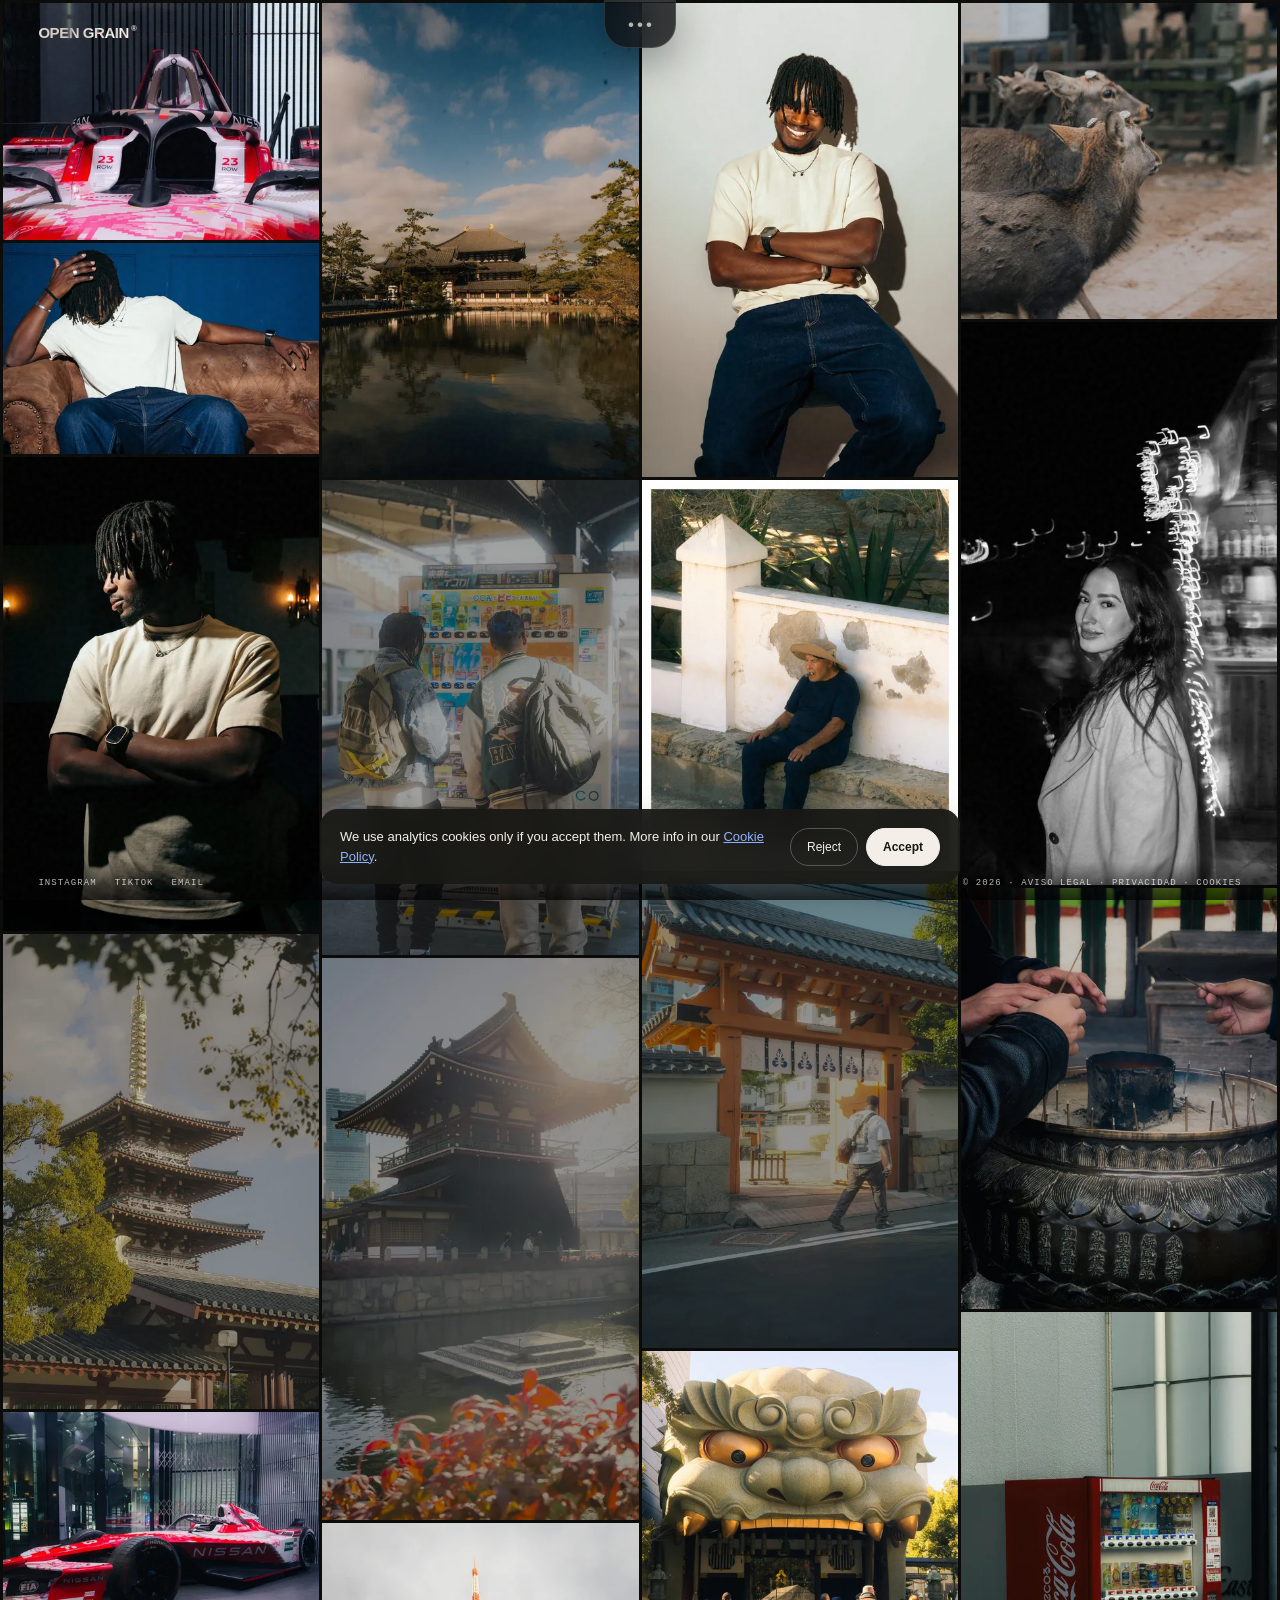
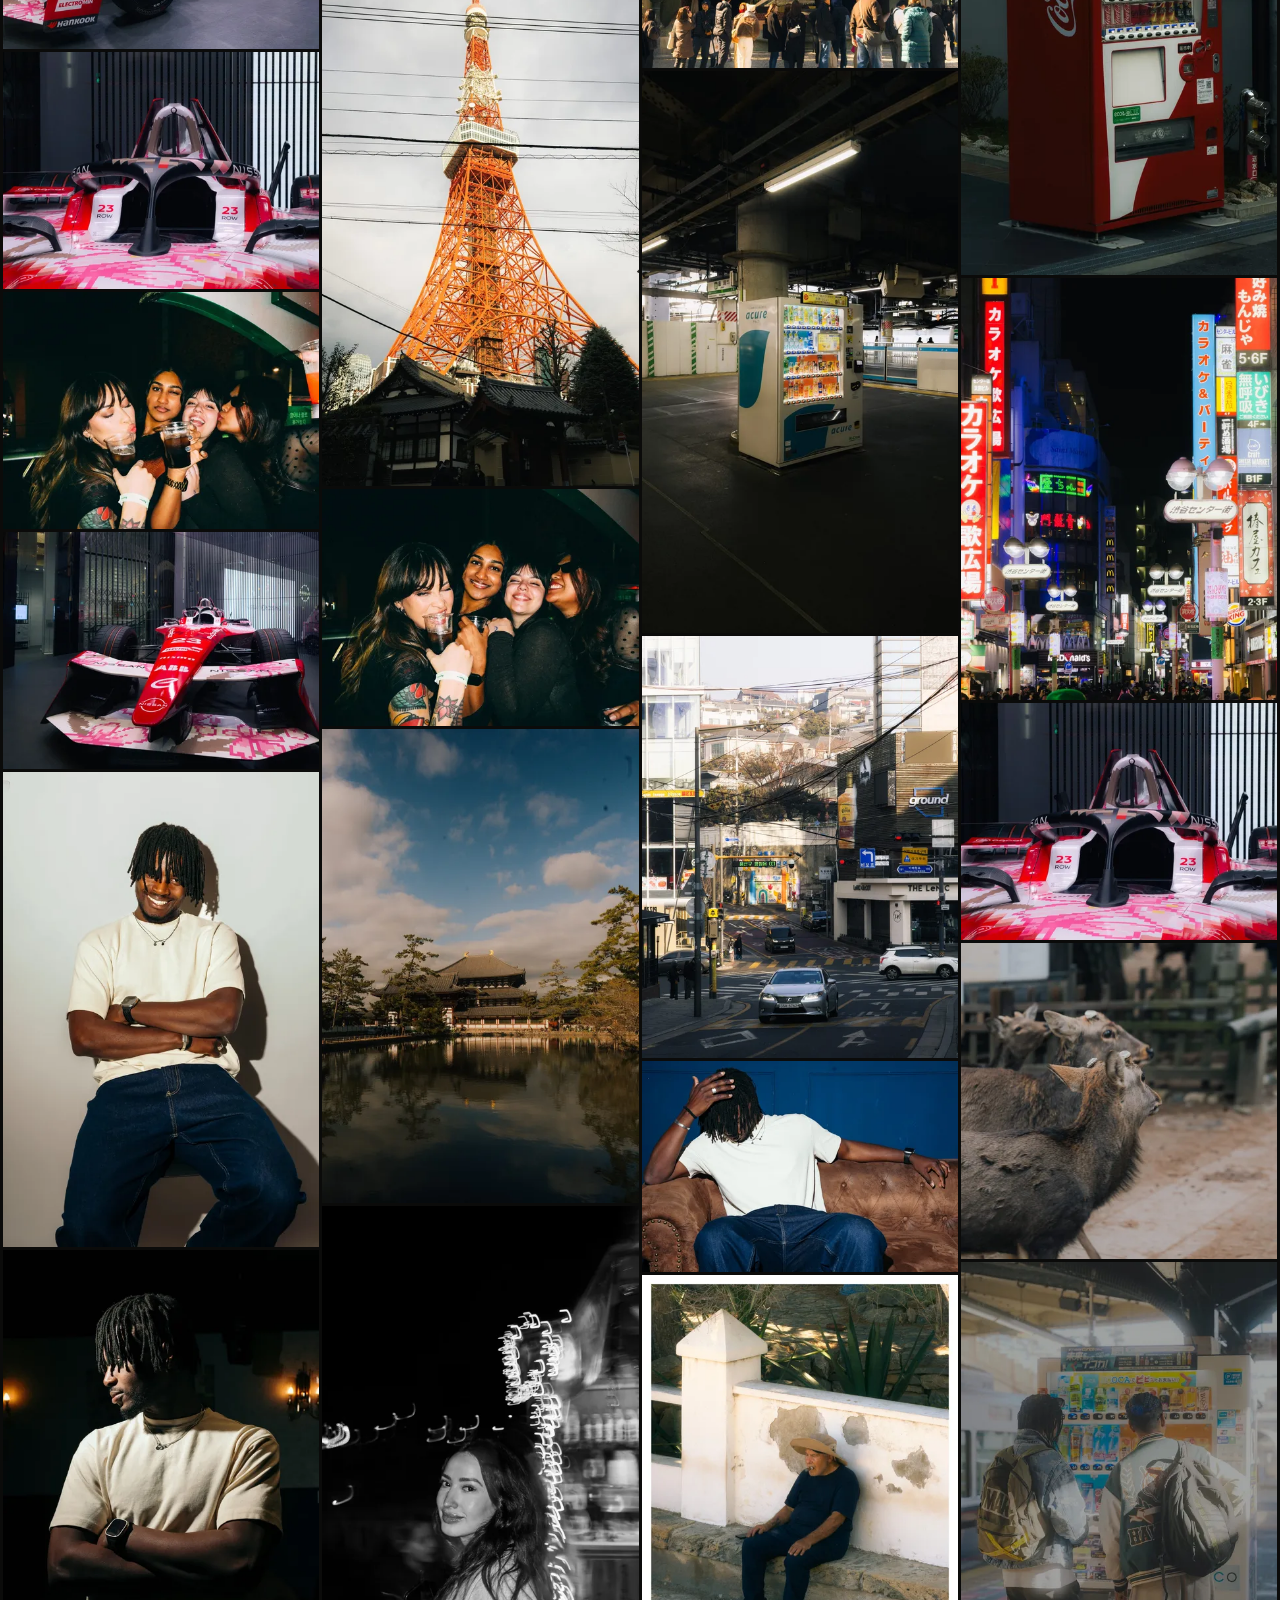
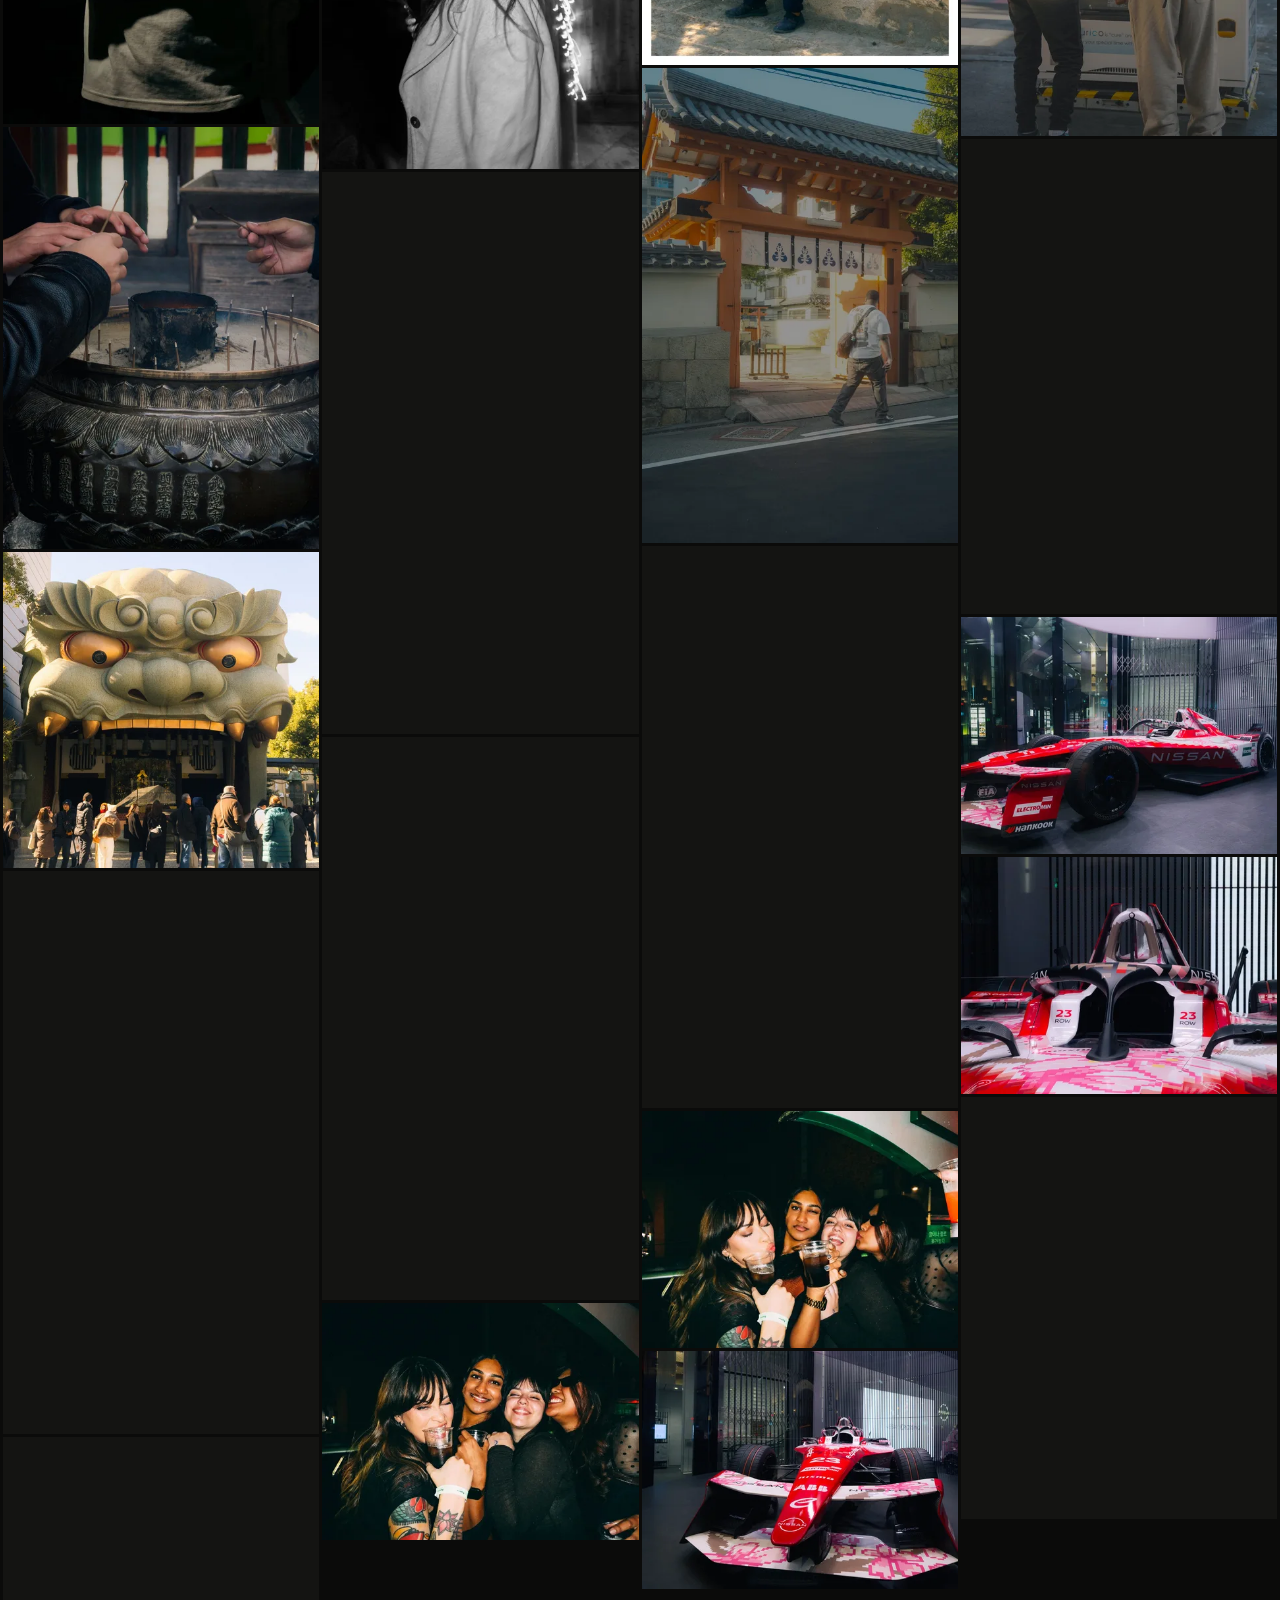
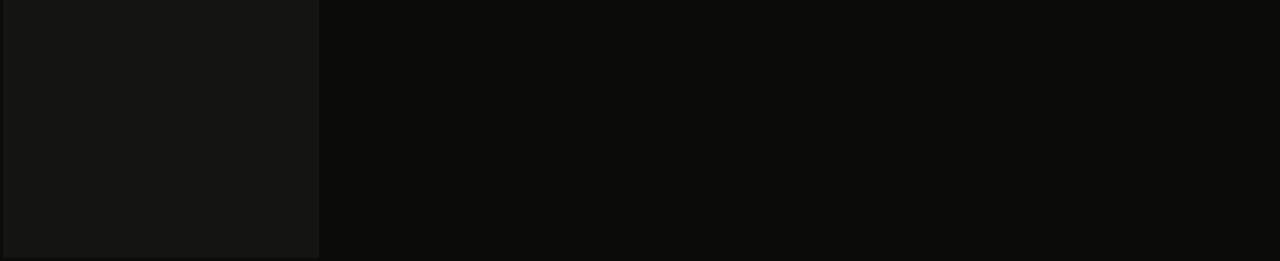
==== commit 90c5579c: "Arreglos de la auditoría UX/UI sin tocar el aspecto de la portada - Idioma de la primera visita segú" ====
--- a/index.html
+++ b/index.html
@@ -13,21 +13,21 @@
 
 <main class="site-shell" id="site-shell">
 
-  <a class="wordmark" href="index.html">OPEN GRAIN<span>®</span></a>
+  <a class="wordmark" href="/">OPEN GRAIN<span>®</span></a>
   <!-- Enlaces reales de respaldo: si og-notch.js no llega a ejecutarse, la web
        se sigue pudiendo navegar. El componente los sustituye al montarse. -->
   <nav class="dock" id="dock" aria-label="Primary">
-    <a href="index.html">Home</a>
-    <a href="work.html">Work</a>
-    <a href="services.html">Services</a>
-    <a href="about.html">Studio</a>
-    <a href="contact.html">Contact</a>
+    <a href="/">Home</a>
+    <a href="/work">Work</a>
+    <a href="/services">Services</a>
+    <a href="/about">Studio</a>
+    <a href="/contact">Contact</a>
   </nav>
 
   <!-- The home page is the work itself: a full-bleed grid of projects and
        nothing else — no headline, no intro copy, no stacked sections.
        Everything else lives on its own page, reached from the nav above. -->
-  <h1 class="og-sr-only" id="home-title">OPEN GRAIN — estudio de producción creativa en Mallorca</h1>
+  <h1 class="og-sr-only" id="home-title" lang="es">OPEN GRAIN — estudio de producción creativa en Mallorca</h1>
   <section class="home-grid" id="home-grid" aria-label="Selected work"></section>
 
   <!-- The grid never ends, so there is no bottom for a normal footer to sit
@@ -39,7 +39,7 @@
       <a href="https://tiktok.com/@opengrain.studio" target="_blank" rel="noopener">TikTok</a>
       <a href="mailto:adamabalde1998@gmail.com">Email</a>
     </nav>
-    <span class="home-footer-legal">© <span id="year"></span> · <a href="aviso-legal.html">Aviso legal</a> · <a href="privacidad.html">Privacidad</a> · <a href="cookies.html">Cookies</a></span>
+    <span class="home-footer-legal">© <span id="year"></span> · <a href="/aviso-legal" lang="es">Aviso legal</a> · <a href="/privacidad" lang="es">Privacidad</a> · <a href="/cookies" lang="es">Cookies</a></span>
   </footer>
 
 </main>
--- a/styles.css
+++ b/styles.css
@@ -392,6 +392,26 @@
 
 .marquee:hover .svc-card:hover{ transform:perspective(900px) rotateY(-10deg) translateY(-6px); }
 @keyframes og-marquee{ from{ transform:translateX(0); } to{ transform:translateX(-50%); } }
+.marquee.is-paused .marquee-track{ animation-play-state:paused; }
+/* Pausa del carrusel: pequeña, alineada con el texto de la página (a la
+   izquierda, lejos del notch lateral), con el material de las pestañas de
+   redes. Con movimiento reducido no hay carrusel en marcha, y sobra. */
+.marquee-controls{ display:flex; justify-content:flex-start; padding:0 6vw; margin-top:-4px; }
+.marquee-toggle{ display:inline-flex; align-items:center; gap:7px; min-height:32px; padding:7px 13px;
+  border-radius:999px; border:1px solid rgba(16,40,80,.16); background:rgba(255,255,255,.68);
+  color:#3f5580; cursor:pointer; text-transform:uppercase;
+  font:11px ui-monospace,SFMono-Regular,Menlo,monospace; letter-spacing:.12em;
+  transition:background var(--dur-fast) var(--ease-smooth), transform var(--dur-instant) var(--ease-out); }
+.marquee-toggle:hover{ background:#fff; }
+.marquee-toggle:active{ transform:scale(.97); }
+.marquee-toggle:focus-visible{ outline:2px solid #101828; outline-offset:2px; }
+.marquee-toggle .icon-play{ display:none; }
+.marquee-toggle.is-paused .icon-play{ display:block; }
+.marquee-toggle.is-paused .icon-pause{ display:none; }
+.light-page.dark-mode .marquee-toggle{ background:rgba(255,255,255,.08); border-color:rgba(190,210,240,.22); color:#c7d3e6; }
+.light-page.dark-mode .marquee-toggle:hover{ background:rgba(255,255,255,.14); }
+.light-page.dark-mode .marquee-toggle:focus-visible{ outline-color:#f1f5fb; }
+@media(prefers-reduced-motion:reduce){ .marquee-controls{ display:none; } }
 
 /* ---------- Inner pages ----------
    They no longer follow a full-height hero, so the first section needs to
@@ -729,12 +749,12 @@
   .service-cards{ display:flex; overflow-x:auto; scroll-snap-type:x mandatory; padding-bottom:8px; }
   .service-cards article{ flex:0 0 72vw; height:380px !important; scroll-snap-align:start; }
   .contact-head{ grid-template-columns:1fr; gap:25px; }
-  /* En móvil la tarjeta del servicio va arriba: confirma qué se ha elegido
-     antes de empezar a rellenar. El formulario queda justo debajo y los tres
-     bloques de contacto siguen al final, apilados y visibles. */
+  /* En móvil el formulario va primero: es a lo que se viene a esta página, y
+     antes la tarjeta del servicio ocupaba toda la primera pantalla. La tarjeta
+     queda justo debajo, y los tres bloques de contacto al final, apilados. */
   .contact-card{ grid-template-columns:1fr; }
-  .contact-card>.service-card{ grid-row:1; min-height:330px; }
-  .contact-card>form, .contact-card>.form-success{ grid-row:2; }
+  .contact-card>form, .contact-card>.form-success{ grid-row:1; }
+  .contact-card>.service-card{ grid-row:2; min-height:330px; }
   .service-card-desc{ max-width:none; }
   .contact-details{ grid-template-columns:1fr; gap:12px; margin-top:34px; }
   .project-form{ grid-template-columns:1fr; }
@@ -811,6 +831,20 @@
 .legal-body li{ font-size:16px; line-height:1.7; margin-bottom:8px; }
 .legal-body a{ color:var(--accent); text-decoration:underline; }
 .legal-body strong{ font-weight:700; }
+/* Página 404: mismo papel que las legales, con salidas claras. */
+.nf-body{ padding-top:clamp(80px,12vw,140px); }
+.nf-body h1{ margin-bottom:6px; }
+.nf-body .nf-en{ font-size:clamp(18px,2.2vw,22px); color:var(--muted); margin:0 0 28px; }
+.nf-body p span[lang]{ display:block; color:var(--muted); }
+.nf-actions{ display:flex; flex-wrap:wrap; gap:10px; margin-top:36px; }
+.legal-body .nf-actions a{ display:inline-flex; align-items:center; min-height:44px; padding:10px 18px;
+  border-radius:999px; border:1px solid var(--line); background:color-mix(in srgb,var(--bg),white 30%);
+  color:var(--fg); text-decoration:none; font-size:15px; font-weight:600; }
+.legal-body .nf-actions a span{ font-weight:400; color:var(--muted); margin-left:4px; }
+.legal-body .nf-actions a:hover{ background:#fff; }
+.legal-body .nf-actions a.nf-primary{ background:var(--fg); border-color:var(--fg); color:var(--bg); }
+.legal-body .nf-actions a.nf-primary span{ color:rgba(242,238,230,.75); }
+.legal-body .nf-actions a:focus-visible{ outline:3px solid var(--accent); outline-offset:3px; }
 .legal-note{ margin-top:56px; padding:20px 22px; border:1px solid var(--line); border-radius:16px; background:color-mix(in srgb,var(--bg),white 20%); font-size:14px; color:var(--muted); }
 
 /* Cada servicio del índice abre Contacto con ese servicio ya seleccionado.
@@ -818,6 +852,41 @@
 .svc-link{ color:inherit; text-decoration:none; display:block; }
 .svc-link:hover span{ text-decoration:underline; text-underline-offset:5px; }
 .svc-link:focus-visible{ outline:3px solid var(--accent); outline-offset:6px; border-radius:6px; }
+/* Descripción de cada servicio, bajo su nombre. Mismo tono que la entradilla
+   de la página, en texto normal para que el nombre siga mandando. */
+.svc-row{ min-width:0; }
+.svc-blurb{ margin:10px 0 0; max-width:60ch; font-size:15px; line-height:1.55;
+  font-weight:400; letter-spacing:0; color:#3c4a63; }
+.light-page.dark-mode .svc-blurb{ color:#b3c0d6; }
+@media(max-width:560px){ .svc-blurb{ font-size:14px; } }
 
 /* Marca de campo opcional bajo su etiqueta, como en la referencia. */
 .og-optional{ display:block; color:var(--muted); font-weight:400; font-size:11px; margin-top:-4px; }
+
+/* ---------- Contraste AA en Servicios, Estudio, Proyectos y Contacto ----------
+   Auditoría del 20.09.2026, medida contra el fondo pintado de verdad. Mismos
+   tonos de siempre, sólo lo justo más oscuros (día) o más claros (noche) para
+   llegar a 4,5:1. La portada no se toca. */
+.svc-kicker{ color:#3f5580; }
+.svc-kicker span:first-child{ color:#52698f; }
+.studio-mark-light{ color:#4b628d; }
+.social-empty{ color:#50607d; }
+.pulse-page:not(.dark-mode) .portfolio-heading>p,
+.pulse-page:not(.dark-mode) .contact-head p{ color:#616059; }
+
+.light-page.dark-mode .svc-kicker span:first-child{ color:#7990b6; }
+.light-page.dark-mode .studio-mark-light{ color:#93a9cd; }
+/* «Lo último del estudio» no tenía colores de noche: el titular quedaba en
+   azul casi negro sobre fondo oscuro (1,1:1). */
+.light-page.dark-mode .social-head-light h2{ color:#f1f5fb; }
+.light-page.dark-mode .social-head-light p{ color:#b3c0d6; }
+.light-page.dark-mode .social-empty{ color:#93a9cd; }
+/* Dentro de las tarjetas de Contacto, de noche, el gris y el naranja de marca
+   se quedaban cortos sobre el fondo de la tarjeta. */
+.site-shell.dark-mode .contact-card .og-optional,
+.site-shell.dark-mode .consent-label,
+.site-shell.dark-mode .contact-details p{ color:#c3c0bb; }
+.site-shell.dark-mode .consent-label a{ color:#ffac9a; }
+.nf-body .legal-updated{ margin-bottom:14px; }
+/* Pie de Servicios y Estudio: en móvil queda sobre la zona más azul del fondo. */
+.light-footer, .light-footer a{ color:#52617a; }
--- a/assets/ux/og-ux-fixes.css
+++ b/assets/ux/og-ux-fixes.css
@@ -212,3 +212,15 @@
 body.is-home .og-notch-item:hover,
 body.is-home .og-notch-item[aria-current="page"]{ background:rgba(255,255,255,.14); }
 body.is-home .og-notch-toggle:hover{ background:rgba(14,14,15,.94); }
+
+/* Lo último del estudio: la sección se oculta mientras no haya publicaciones
+   seleccionadas. .social-stage fija su propio display, así que [hidden] solo
+   no bastaría. */
+.social-stage[hidden]{ display:none !important; }
+
+/* Notch lateral encima de un campo del formulario (sólo pasa fuera de la
+   portada, en pantallas estrechas): se desvanece y deja pasar el toque hasta
+   el campo mientras lo tape. Lo decide og-notch.js midiendo las dos cajas. */
+#dock.og-notch{ transition:opacity .18s ease; }
+#dock.og-notch.og-notch-yield{ opacity:0; pointer-events:none; }
+@media(prefers-reduced-motion:reduce){ #dock.og-notch{ transition:none; } }
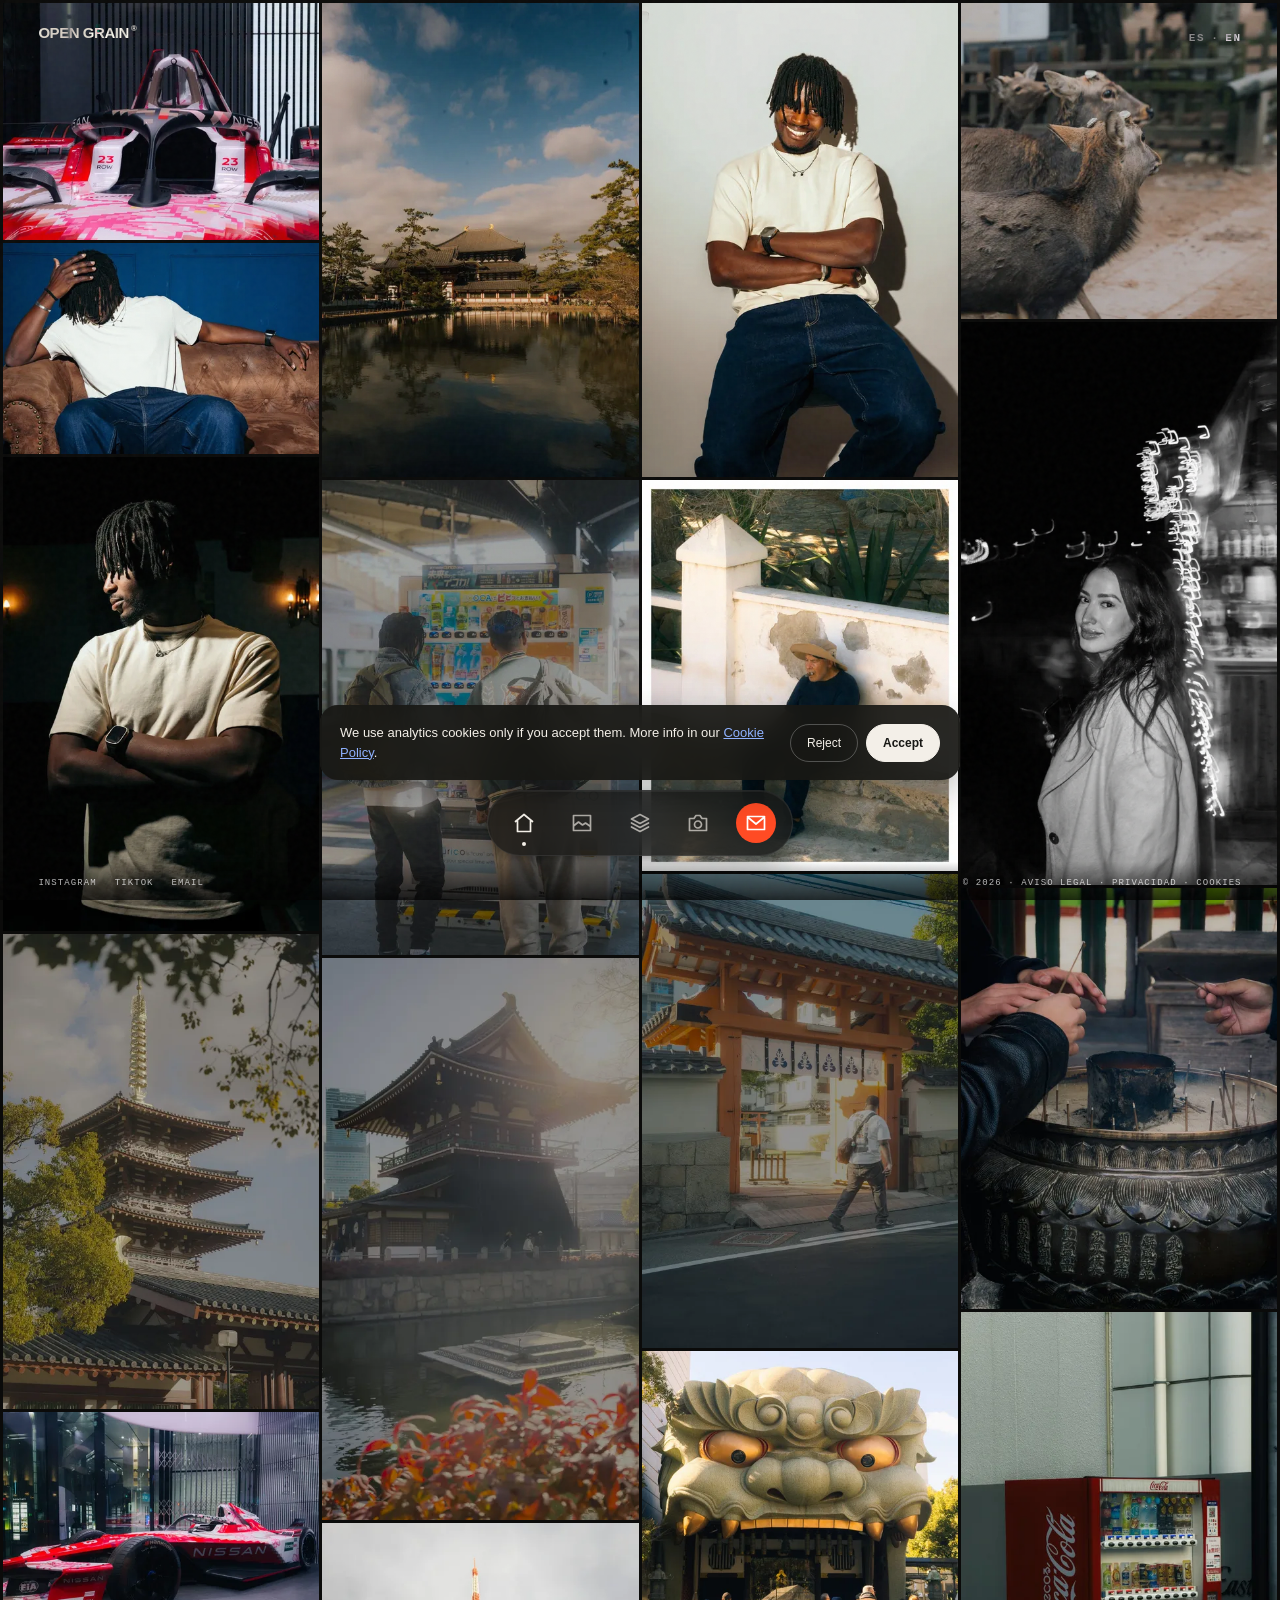
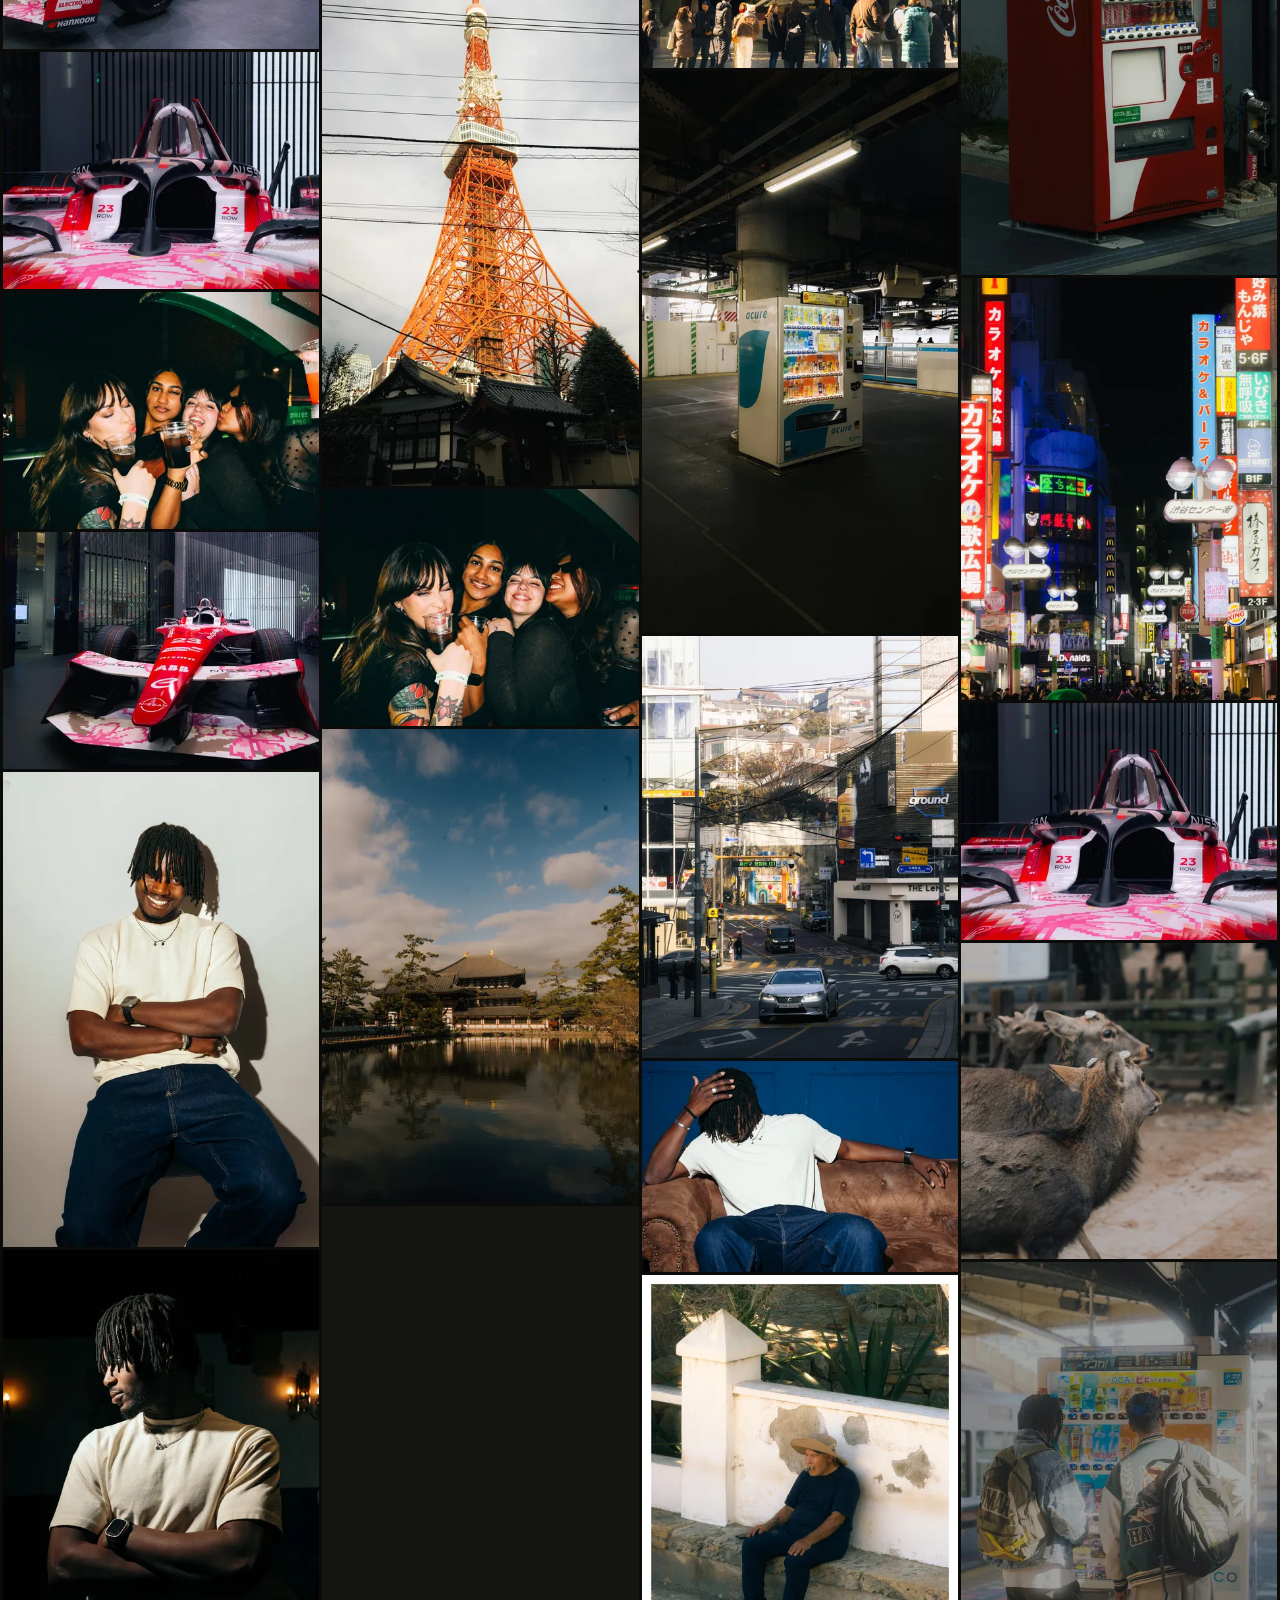
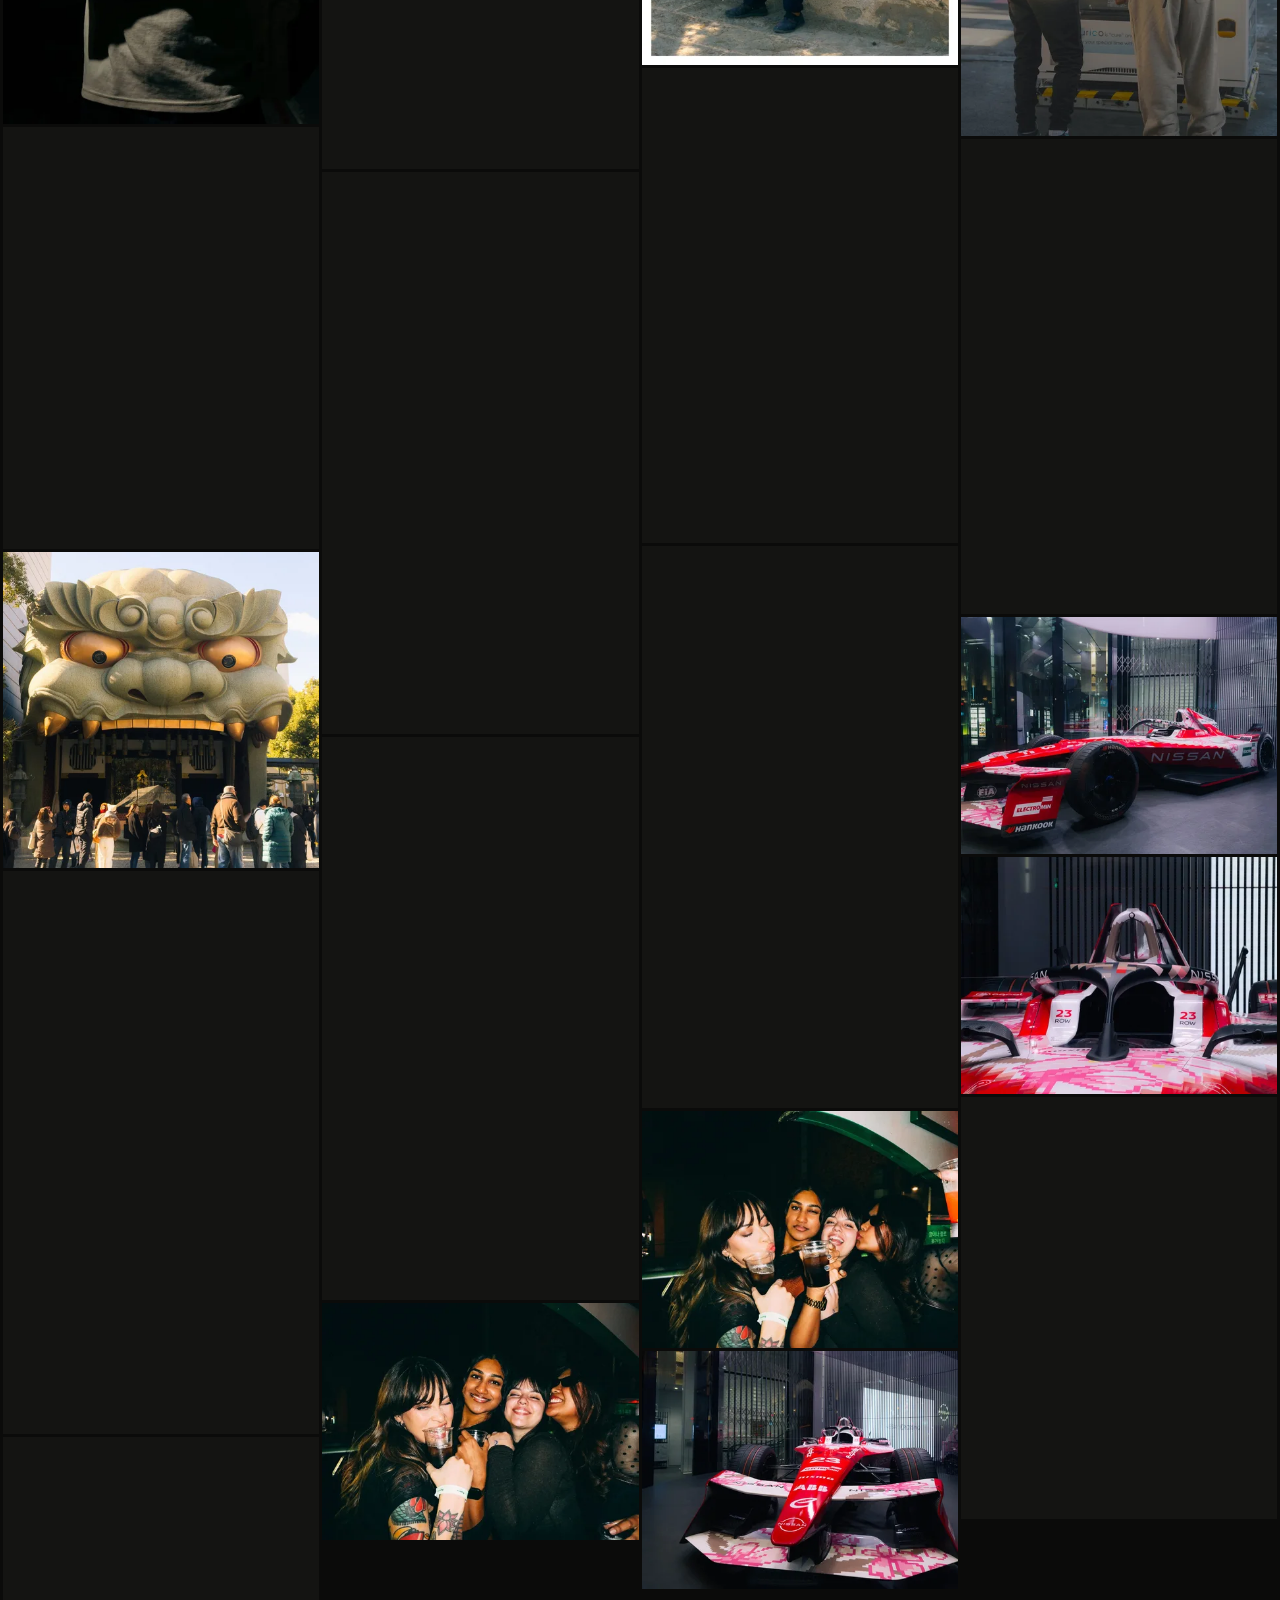
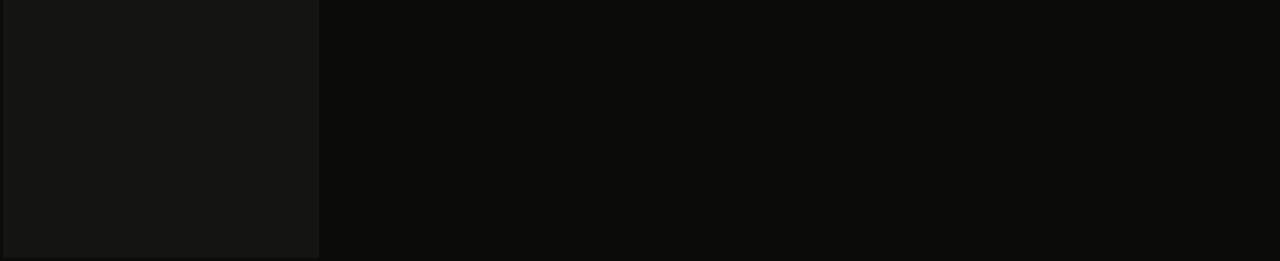
==== commit 185d209a: "Barra de navegación inferior estilo Pinterest en lugar del notch - Cápsula oscura abajo y centrada c" ====
--- a/index.html
+++ b/index.html
@@ -14,8 +14,9 @@
 <main class="site-shell" id="site-shell">
 
   <a class="wordmark" href="/">OPEN GRAIN<span>®</span></a>
-  <!-- Enlaces reales de respaldo: si og-notch.js no llega a ejecutarse, la web
-       se sigue pudiendo navegar. El componente los sustituye al montarse. -->
+  <!-- Barra de navegación inferior. Enlaces reales de respaldo: si
+       og-tabbar.js no llega a ejecutarse, la web se sigue pudiendo navegar.
+       El componente los sustituye por iconos al montarse. -->
   <nav class="dock" id="dock" aria-label="Primary">
     <a href="/">Home</a>
     <a href="/work">Work</a>
@@ -60,7 +61,7 @@
 <script defer src="https://cdn.jsdelivr.net/npm/@supabase/supabase-js@2/dist/umd/supabase.min.js"></script>
 <script defer src="assets/config.js"></script>
 <script defer src="assets/default-copy.js"></script>
-<script defer src="assets/ux/og-notch.js"></script>
+<script defer src="assets/ux/og-tabbar.js"></script>
 <script defer src="assets/ux/og-contact.js"></script>
 <script defer src="main.js"></script>
 <script defer src="assets/motion.js"></script>
--- a/styles.css
+++ b/styles.css
@@ -79,12 +79,10 @@
   linear-gradient(145deg,#101111 0%,#171514 54%,#111212 100%)}
 
 /* ---------- Navegación ----------
-   El dock lateral de iconos se ha sustituido por el notch: un único
-   componente que arranca encajado en el borde superior y viaja hasta el
-   borde derecho al bajar, justo donde estaba el dock. Vive en
-   assets/ux/og-notch.js y assets/ux/og-ux-fixes.css. Aquí sólo queda el
-   wordmark. Las reglas de .dock se han retirado para no tener dos sistemas
-   de estilos peleándose por el mismo elemento. */
+   La navegación es una barra inferior estilo Pinterest (antes fue un dock
+   lateral y después un notch). Vive en assets/ux/og-tabbar.js y
+   assets/ux/og-ux-fixes.css, igual que el cambio de idioma de arriba a la
+   derecha. Aquí sólo queda el wordmark. */
 .wordmark{ position:fixed; top:24px; left:3vw; z-index:55;
   font-size:15px; font-weight:800; letter-spacing:-.03em; color:#fff;
   mix-blend-mode:difference; }
@@ -890,3 +888,7 @@
 .nf-body .legal-updated{ margin-bottom:14px; }
 /* Pie de Servicios y Estudio: en móvil queda sobre la zona más azul del fondo. */
 .light-footer, .light-footer a{ color:#52617a; }
+/* Pie de Proyectos y Contacto: con el hueco de la barra inferior queda sobre
+   una zona algo más azul del fondo pulsante. */
+.pulse-page:not(.dark-mode) .site-footer p,
+.pulse-page:not(.dark-mode) .site-footer>span{ color:#5f5d57; }
--- a/assets/ux/og-ux-fixes.css
+++ b/assets/ux/og-ux-fixes.css
@@ -1,149 +1,111 @@
-/* OPEN GRAIN — notch de navegación (arriba → derecha) y estados del formulario.
-   Cargar DESPUÉS de styles.css.
+/* OPEN GRAIN — barra de navegación inferior (estilo Pinterest), cambio de
+   idioma y estados del formulario. Cargar DESPUÉS de styles.css.
 
-   Esta hoja toca DOS cosas y nada más: el notch, que sustituye al dock lateral
-   antiguo, y los estados de error del formulario de contacto, que sólo se ven
-   cuando hay un error. El diseño del resto de la web queda intacto.
+   La barra sustituye al notch de los tres puntos. Es una cápsula oscura,
+   abajo y centrada, con las cinco páginas en iconos; se queda fija mientras
+   se desliza. La monta assets/ux/og-tabbar.js sobre #dock. */
 
-   El notch es un único objeto que cambia de forma y de sitio: arriba (cápsula
-   encajada en el borde superior) → bolita en viaje → derecha (cápsula encajada
-   en el borde derecho, a media altura, donde vivía el dock). La posición la
-   mueve JS con transform; la forma la cambia este CSS según data-edge, para que
-   las dos cosas se puedan animar a la vez. */
+/* ---------- Barra inferior ---------- */
+#dock{
+  position:fixed; left:50%; bottom:calc(14px + env(safe-area-inset-bottom,0px)); z-index:60;
+  transform:translateX(-50%);
+  margin:0; padding:6px 8px;
+  display:flex; align-items:center; gap:2px;
+  border-radius:999px;
+  background:rgba(26,26,24,.9);
+  border:1px solid rgba(255,255,255,.08);
+  box-shadow:0 12px 32px rgba(0,0,0,.28), 0 2px 8px rgba(0,0,0,.18), inset 0 1px 0 rgba(255,255,255,.06);
+  color:#f3efe8; font-family:inherit;
+  transition:transform .26s cubic-bezier(.3,.7,.4,1), opacity .2s ease;
+}
+@supports ((backdrop-filter:blur(1px)) or (-webkit-backdrop-filter:blur(1px))){
+  #dock{ background:rgba(26,26,24,.8); backdrop-filter:blur(18px) saturate(1.4); -webkit-backdrop-filter:blur(18px) saturate(1.4); }
+}
+/* En la portada flota justo encima de la franja del pie, sin taparla. */
+body.is-home #dock{ bottom:calc(var(--og-home-footer,44px) + 6px); }
 
-/* ---------- Raíz: un lienzo de 48px que JS traslada ---------- */
-#dock.og-notch{
-  position:fixed; top:0; left:0; right:auto; bottom:auto; z-index:60;
-  width:48px; height:48px; margin:0; padding:0; display:block;
-  border:0; border-radius:0; background:transparent; box-shadow:none;
-  backdrop-filter:none; -webkit-backdrop-filter:none;
-  transition:none; overflow:visible;
-  color:var(--fg,#171714); font-family:inherit;
+/* Respaldo sin JavaScript: los cinco enlaces de texto, dentro de la cápsula. */
+#dock:not(.og-tabbar) a{
+  display:inline-flex; align-items:center; min-height:44px; padding:0 12px;
+  color:#f3efe8; font-size:13px; font-weight:600; text-decoration:none; border-radius:999px;
 }
 
-/* Sonda invisible: JS lee de aquí los safe-area insets reales. */
-.og-notch-safe-area{
-  position:absolute; visibility:hidden; pointer-events:none;
-  padding-top:env(safe-area-inset-top,0px);
-  padding-right:env(safe-area-inset-right,0px);
+.og-tabbar-list{ display:flex; align-items:center; gap:2px; margin:0; padding:0; list-style:none; }
+.og-tab{
+  position:relative; display:flex; align-items:center; justify-content:center;
+  width:56px; height:52px; border-radius:999px;
+  color:#f3efe8; text-decoration:none;
+  -webkit-tap-highlight-color:transparent; touch-action:manipulation;
+}
+.og-tab-icon{
+  display:grid; place-items:center; width:40px; height:40px; border-radius:50%;
+  opacity:.66;
+  transition:opacity .16s ease, background-color .16s ease, transform .14s cubic-bezier(.3,.7,.4,1);
+}
+.og-tab[aria-current="page"] .og-tab-icon{ opacity:1; }
+/* La página actual: un punto bajo el icono. */
+.og-tab[aria-current="page"]::after{
+  content:""; position:absolute; left:50%; bottom:3px; width:4px; height:4px;
+  margin-left:-2px; border-radius:50%; background:currentColor;
+}
+/* Contacto destacado con el color de marca: azul de día, naranja de noche. */
+.og-tab-contact .og-tab-icon{ opacity:1; background:var(--accent,#1557ff); color:#fff; }
+.og-tab:active .og-tab-icon{ transform:scale(.9); }
+@media (hover:hover) and (pointer:fine){
+  .og-tab:hover .og-tab-icon{ opacity:1; background:rgba(255,255,255,.1); }
+  .og-tab-contact:hover .og-tab-icon{ background:color-mix(in srgb,var(--accent,#1557ff) 86%,#000); }
+}
+.og-tab:focus-visible{ outline:none; }
+.og-tab:focus-visible .og-tab-icon{ opacity:1; box-shadow:0 0 0 2px #1a1a18, 0 0 0 4px #f3efe8; }
+
+/* Nombre de cada icono: aparece encima al pasar el ratón o con el teclado. */
+.og-tab-tip{
+  position:absolute; left:50%; bottom:calc(100% + 12px);
+  padding:6px 10px; border-radius:8px; white-space:nowrap; pointer-events:none;
+  background:rgba(26,26,24,.94); color:#f3efe8; font-size:12px; font-weight:600; line-height:1;
+  box-shadow:0 6px 18px rgba(0,0,0,.24);
+  opacity:0; transform:translate(-50%,4px);
+  transition:opacity .14s ease, transform .14s ease;
+}
+.og-tab:focus-visible .og-tab-tip{ opacity:1; transform:translate(-50%,0); }
+@media (hover:hover) and (pointer:fine){
+  .og-tab:hover .og-tab-tip{ opacity:1; transform:translate(-50%,0); transition-delay:.25s; }
 }
 
-/* ---------- Material ---------- */
-.og-notch-toggle,
-.og-notch-panel{
-  color:var(--fg,#171714);
-  background:color-mix(in srgb,var(--bg,#f2eee6) 88%,transparent);
-  border:1px solid var(--line,rgba(23,23,20,.13));
-  box-shadow:var(--elev-2,0 10px 26px rgba(0,0,0,.12)),
-             inset 0 1px 0 color-mix(in srgb,#fff 34%,transparent);
-}
-@supports ((backdrop-filter:blur(1px)) or (-webkit-backdrop-filter:blur(1px))){
-  .og-notch-toggle,
-  .og-notch-panel{
-    background:color-mix(in srgb,var(--bg,#f2eee6) 68%,transparent);
-    backdrop-filter:blur(20px) saturate(1.5);
-    -webkit-backdrop-filter:blur(20px) saturate(1.5);
-  }
+/* Escribiendo en el móvil: la barra se aparta del teclado y vuelve al salir. */
+#dock.og-tabbar-away{ transform:translate(-50%,calc(100% + 40px)); opacity:0; pointer-events:none; }
+
+@media(prefers-reduced-motion:reduce){
+  #dock, .og-tab-icon, .og-tab-tip{ transition:opacity .12s linear; }
+  #dock.og-tabbar-away{ transform:translateX(-50%); }
+  .og-tab:active .og-tab-icon{ transform:none; }
 }
 
-/* ---------- El botón: la forma del notch ----------
-   Sólo tres puntos, sin texto. El lado que toca el borde mide 48px, igual que
-   el lienzo, para que la cápsula quede encajada a ras y no flotando. */
-.og-notch-toggle{
-  position:absolute; left:50%; top:50%; transform:translate(-50%,-50%);
-  width:72px; height:48px; padding:0;
-  display:flex; justify-content:center; align-items:center;
-  cursor:pointer;
-  /* Arriba: esquinas redondeadas sólo abajo → encajado en el borde. */
-  border-radius:0 0 24px 24px;
-  border-top-color:transparent;
-  /* Más corta que el viaje: la forma se contrae nada más arrancar y se abre
-     al llegar, en vez de ir por su cuenta a mitad de camino. */
-  transition:width .22s cubic-bezier(.5,0,.15,1),
-             height .22s cubic-bezier(.5,0,.15,1),
-             border-radius .22s cubic-bezier(.5,0,.15,1);
-  touch-action:manipulation; -webkit-tap-highlight-color:transparent;
+/* El aviso de cookies y el final de cada página quedan por encima de la barra. */
+#cookie-banner{ bottom:calc(var(--og-bar-space,84px) + 10px); }
+body:not(.is-home) .site-shell{ padding-bottom:calc(var(--og-bar-space,84px) + 8px); }
+
+/* ---------- Cambio de idioma, arriba a la derecha ----------
+   Mismo tratamiento que el logo (blanco en modo diferencia): se lee igual
+   sobre las fotos de la portada y sobre los fondos claros. */
+.lang-switch{
+  position:fixed; top:16px; right:calc(3vw - 10px); z-index:55;
+  display:flex; align-items:center; gap:6px; min-height:44px; padding:0 10px;
+  border:0; background:transparent; cursor:pointer;
+  color:#fff; mix-blend-mode:difference;
+  font:600 11px/1 ui-monospace,SFMono-Regular,Menlo,monospace; letter-spacing:.14em;
+  -webkit-tap-highlight-color:transparent; touch-action:manipulation;
 }
-.og-notch-grip{
-  font-size:17px; letter-spacing:3px; line-height:1; opacity:.72;
-  /* El punto de más a la derecha lleva el letter-spacing detrás: se compensa
-     para que los tres puntos queden ópticamente centrados. */
-  text-indent:3px;
-  transition:opacity .22s ease;
-}
-.og-notch-toggle:hover .og-notch-grip{opacity:1;}
-
-/* Derecha: encajado en el borde derecho, y los puntos giran con él. */
-.og-notch[data-edge="right"] .og-notch-toggle{
-  width:48px; height:72px;
-  border-radius:24px 0 0 24px;
-  border-top-color:var(--line,rgba(23,23,20,.13));
-  border-right-color:transparent;
-}
-.og-notch[data-edge="right"] .og-notch-grip{
-  writing-mode:vertical-rl; text-indent:0; padding-top:3px;
-}
-
-/* En viaje: se contrae en bolita. Es el mismo nodo, sólo cambia de forma. */
-.og-notch.og-is-travelling .og-notch-toggle{
-  width:44px; height:44px; border-radius:50%;
-  border-color:var(--line,rgba(23,23,20,.13));
-  box-shadow:var(--elev-3,0 20px 50px rgba(0,0,0,.2));
-}
-.og-notch.og-is-travelling .og-notch-grip{
-  opacity:1; writing-mode:horizontal-tb; text-indent:3px; padding-top:0;
-}
-
-.og-notch-toggle:hover{background:color-mix(in srgb,var(--bg,#f2eee6) 80%,transparent);}
-
-/* ---------- El panel: se despliega hacia dentro de la pantalla ---------- */
-.og-notch-panel{
-  position:absolute; left:50%; top:calc(100% + 10px); transform:translateX(-50%);
-  width:min(700px,calc(100vw - 24px));
-  max-height:calc(100dvh - 100px);
-  overflow-y:auto; overscroll-behavior:contain;
-  padding:8px; border-radius:24px;
-  display:flex; flex-wrap:wrap; gap:4px;
-}
-/* Desde la derecha se abre a su izquierda, hacia el interior. */
-.og-notch[data-edge="right"] .og-notch-panel{
-  left:auto; right:calc(100% + 10px); top:50%; transform:translateY(-50%);
-  width:min(290px,calc(100vw - 82px));
-  max-height:calc(100dvh - 32px);
-  flex-direction:column; flex-wrap:nowrap;
-}
-
-.og-notch-item{
-  display:flex; align-items:center; justify-content:center; gap:9px;
-  min-height:48px; min-width:48px; flex:1 0 auto; margin:0; padding:12px 14px;
-  border:0; border-radius:15px; background:transparent;
-  color:var(--fg,#171714);
-  font:500 14px/1.3 inherit;
-  cursor:pointer; text-decoration:none;
-  touch-action:manipulation; overflow-wrap:anywhere;
-  transition:background .18s ease;
-}
-.og-notch[data-edge="right"] .og-notch-item{justify-content:flex-start; flex-shrink:0;}
-.og-notch-item:hover,
-.og-notch-item[aria-current="page"]{
-  background:color-mix(in srgb,var(--fg,#171714) 10%,transparent);
-}
-.og-notch-item[aria-current="page"]{font-weight:700;}
-.og-notch-item.og-notch-contact{
-  background:var(--accent,#1557ff); color:#fff; font-weight:700;
-}
-.og-notch-item.og-notch-contact:hover{
-  background:color-mix(in srgb,var(--accent,#1557ff) 86%,#000);
-}
-.og-notch-item:focus-visible,
-.og-notch-toggle:focus-visible{
-  outline:3px solid var(--accent,#1557ff); outline-offset:3px;
-}
+.lang-switch [data-l]{ opacity:.55; transition:opacity .16s ease; }
+.lang-switch [data-l].is-on{ opacity:1; }
+.lang-switch-dot{ opacity:.55; }
+.lang-switch:hover [data-l]{ opacity:1; }
+.lang-switch:focus-visible{ outline:2px solid #fff; outline-offset:2px; border-radius:6px; }
+@media(max-width:700px){ .lang-switch{ top:6px; right:6px; } }
 
 /* Los estados ocultos de ESTOS componentes, y sólo de estos.
    #contact-form lo necesita porque .project-form{display:grid} le ganaba a
    [hidden] y el formulario seguía visible tras enviarse. */
-.og-notch-panel[hidden],
 #contact-form[hidden],
 #form-success[hidden],
 .og-form-summary[hidden],
@@ -169,17 +131,6 @@
 .og-service-notice{font-size:13px; line-height:1.45; color:var(--accent,#1557ff);}
 .og-service-notice[hidden]{display:none !important;}
 
-@media(max-width:800px){
-  .og-notch-panel{width:min(350px,calc(100vw - 24px));}
-  .og-notch-item{flex-basis:calc(50% - 4px);}
-  .og-notch[data-edge="right"] .og-notch-item{flex-basis:auto;}
-}
-
-@media(prefers-reduced-motion:reduce){
-  .og-notch-toggle,
-  .og-notch-item{transition:none;}
-}
-
 /* ---------- Encabezados: mismo aspecto, mejor estructura ----------
    Cada página necesita un h1 para quien navega con lector de pantalla. Estos
    cambios son sólo semánticos: el h1 hereda exactamente los estilos que tenía
@@ -194,33 +145,7 @@
    esto, durante medio segundo una capa invisible se traga los clics. */
 .lightbox:not(.is-open){ pointer-events:none; }
 
-/* En la portada el fondo es siempre oscuro, tenga el tema que tenga, y las
-   fotografías mandan. El notch usa ahí el mismo cristal ahumado que tenía el
-   dock antiguo, para no convertirse en un bloque claro encima de las fotos. */
-body.is-home .og-notch-toggle,
-body.is-home .og-notch-panel{
-  background:rgba(14,14,15,.86);
-  border-color:rgba(255,255,255,.12);
-  color:#f3efe8;
-  box-shadow:0 14px 40px rgba(0,0,0,.36), inset 0 1px 0 rgba(255,255,255,.12);
-}
-@supports ((backdrop-filter:blur(1px)) or (-webkit-backdrop-filter:blur(1px))){
-  body.is-home .og-notch-toggle,
-  body.is-home .og-notch-panel{ background:rgba(14,14,15,.78); }
-}
-body.is-home .og-notch-item{ color:#f3efe8; }
-body.is-home .og-notch-item:hover,
-body.is-home .og-notch-item[aria-current="page"]{ background:rgba(255,255,255,.14); }
-body.is-home .og-notch-toggle:hover{ background:rgba(14,14,15,.94); }
-
 /* Lo último del estudio: la sección se oculta mientras no haya publicaciones
    seleccionadas. .social-stage fija su propio display, así que [hidden] solo
    no bastaría. */
 .social-stage[hidden]{ display:none !important; }
-
-/* Notch lateral encima de un campo del formulario (sólo pasa fuera de la
-   portada, en pantallas estrechas): se desvanece y deja pasar el toque hasta
-   el campo mientras lo tape. Lo decide og-notch.js midiendo las dos cajas. */
-#dock.og-notch{ transition:opacity .18s ease; }
-#dock.og-notch.og-notch-yield{ opacity:0; pointer-events:none; }
-@media(prefers-reduced-motion:reduce){ #dock.og-notch{ transition:none; } }
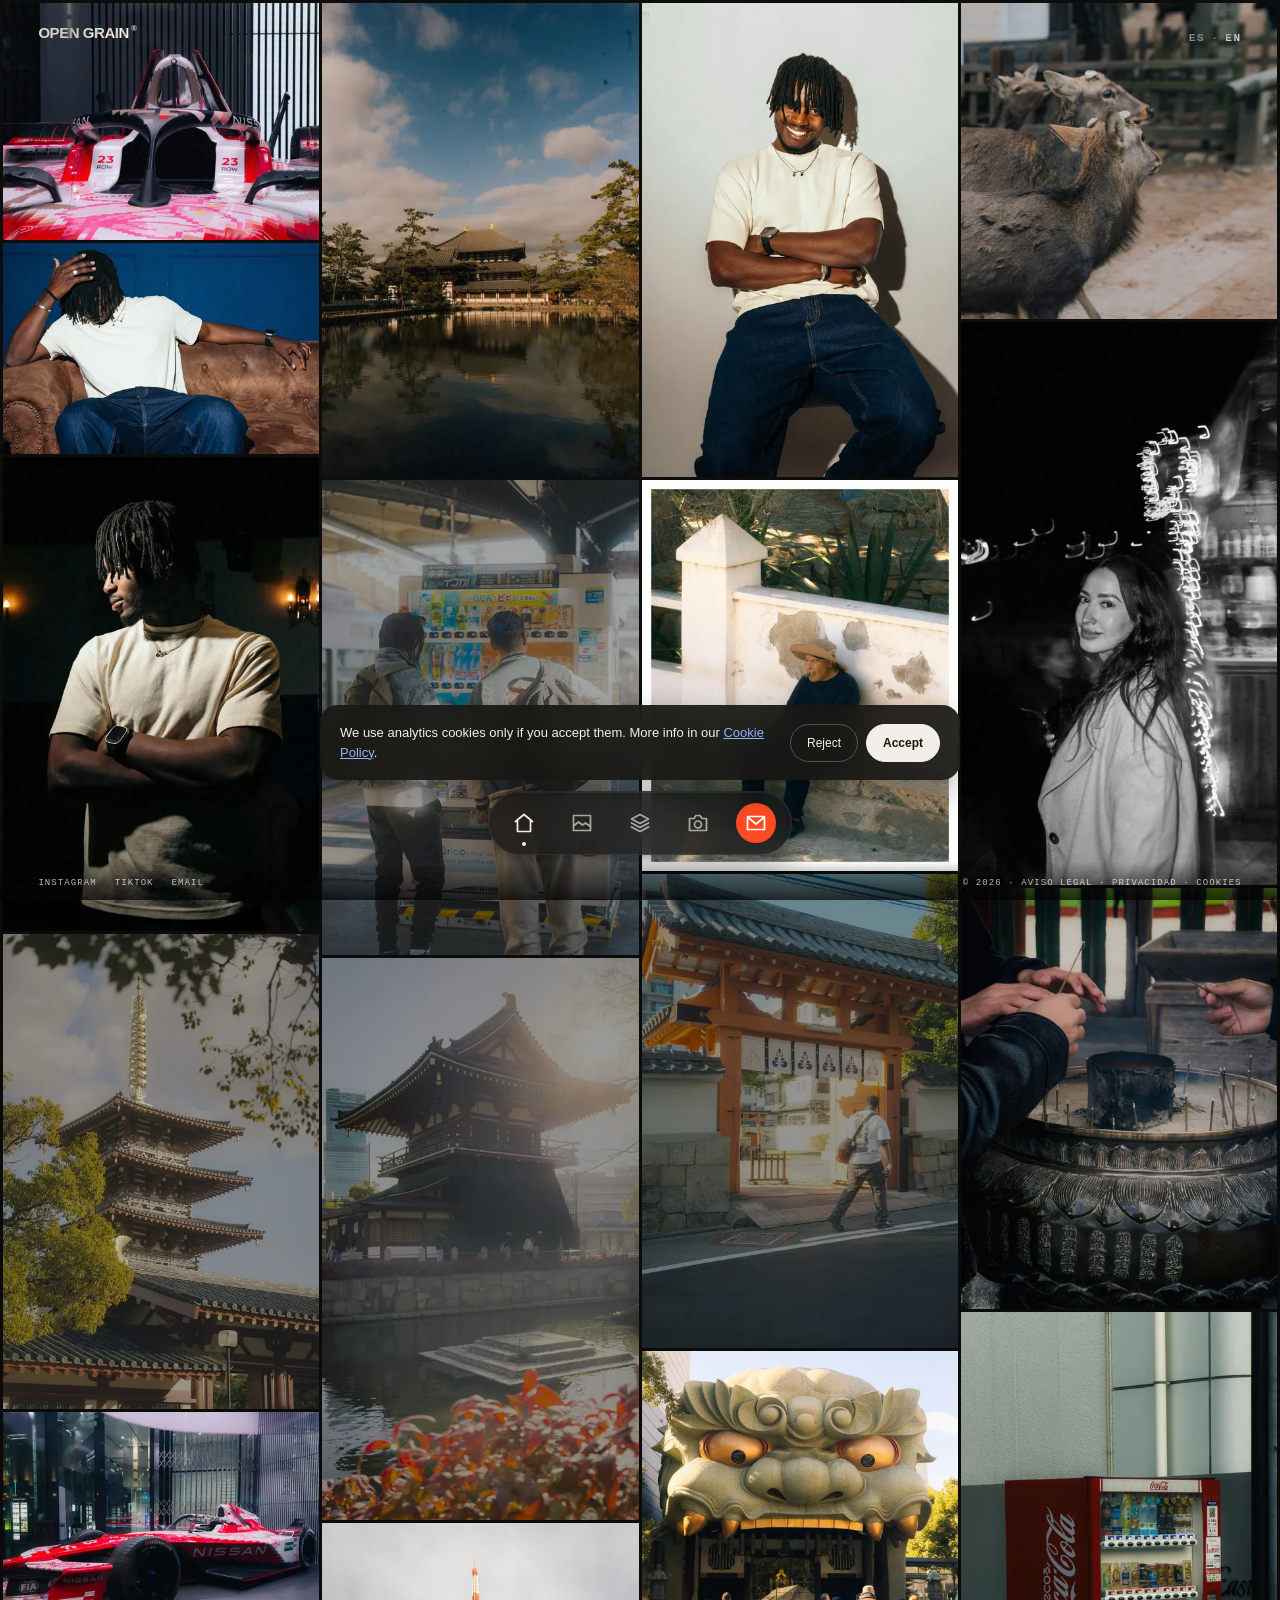
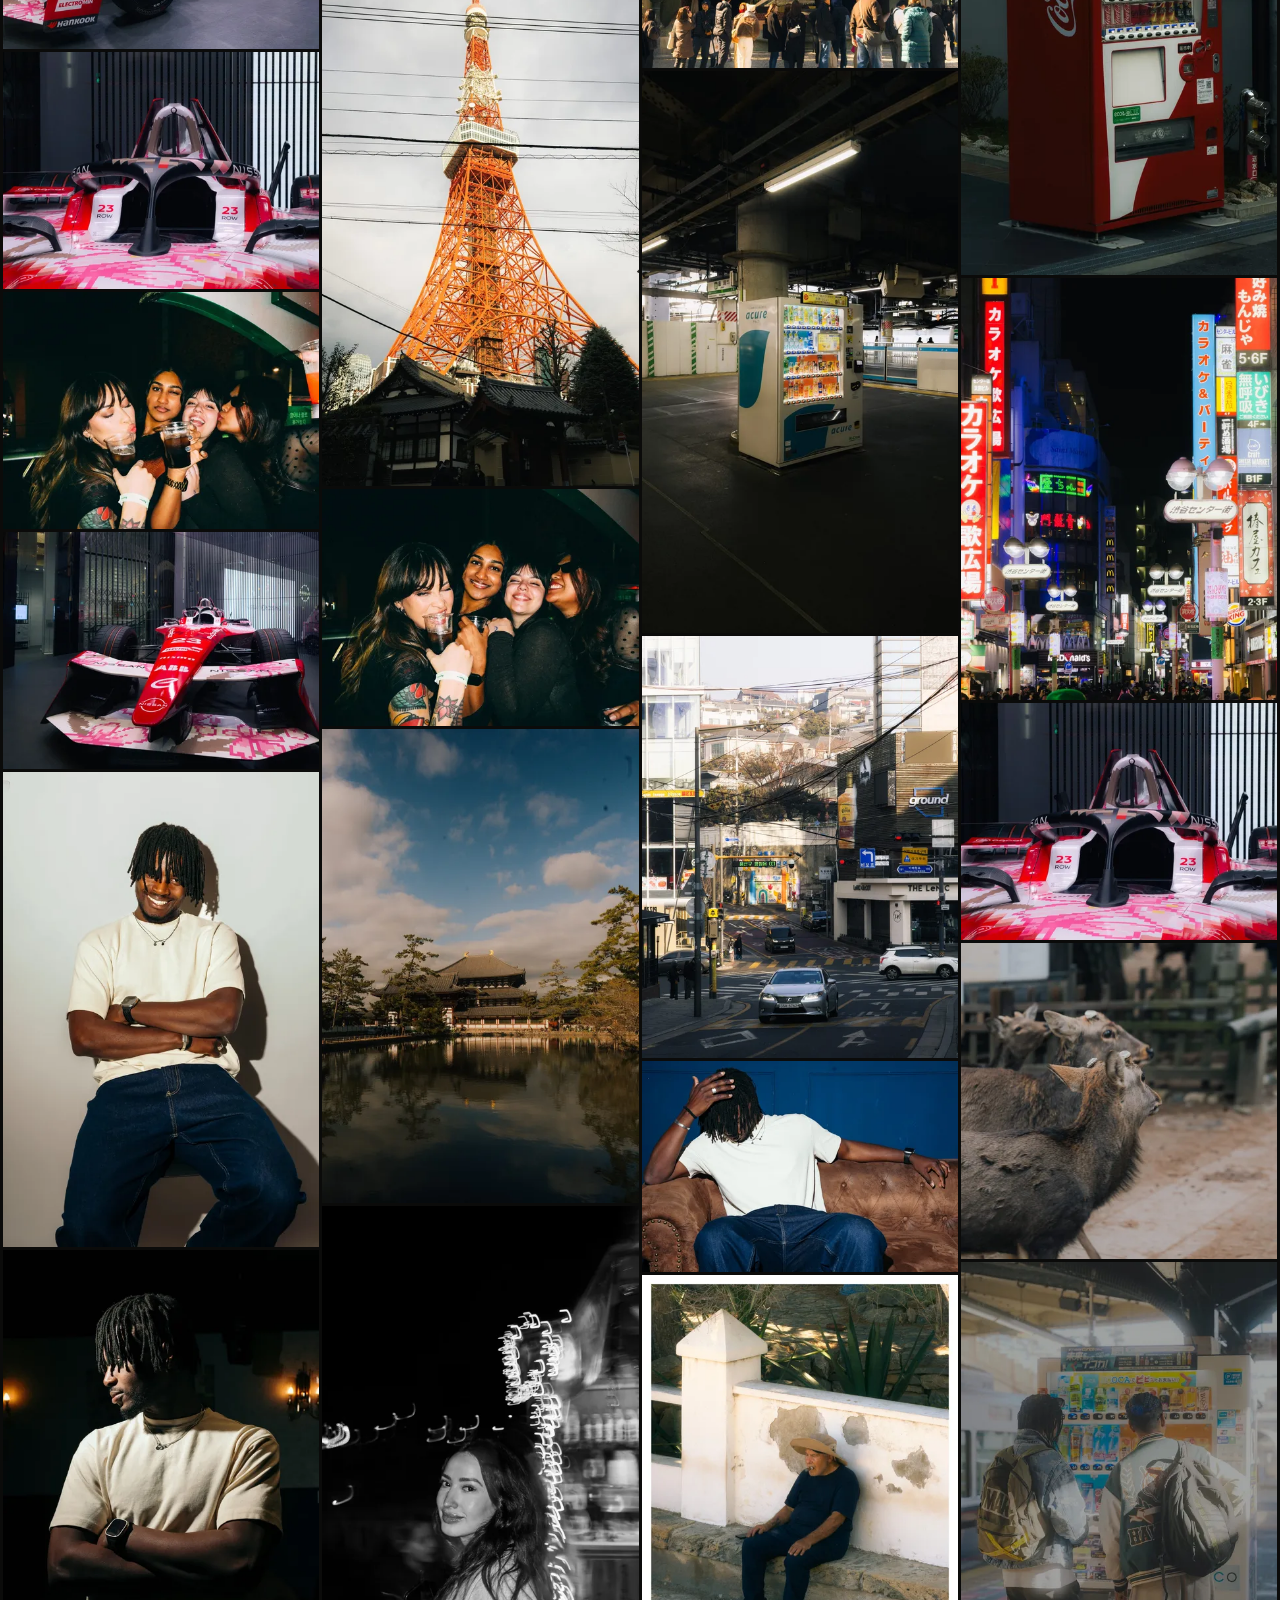
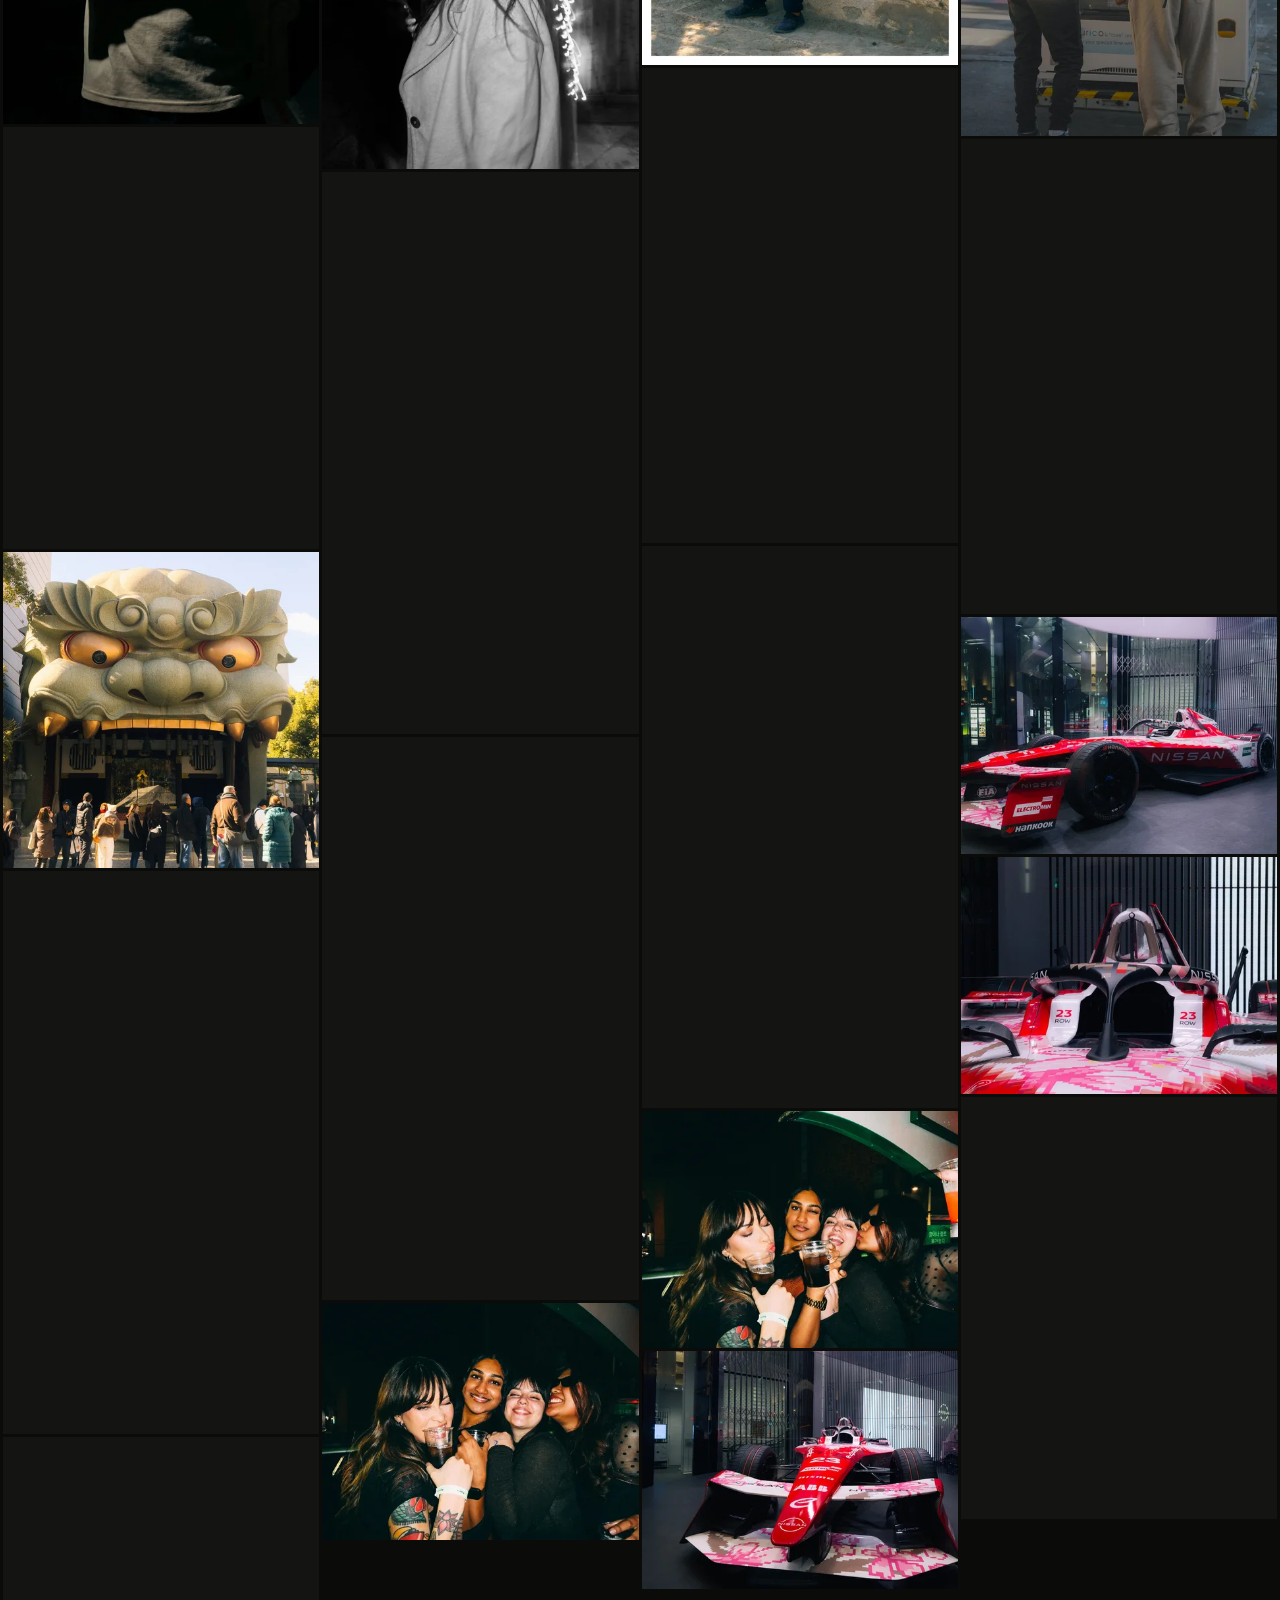
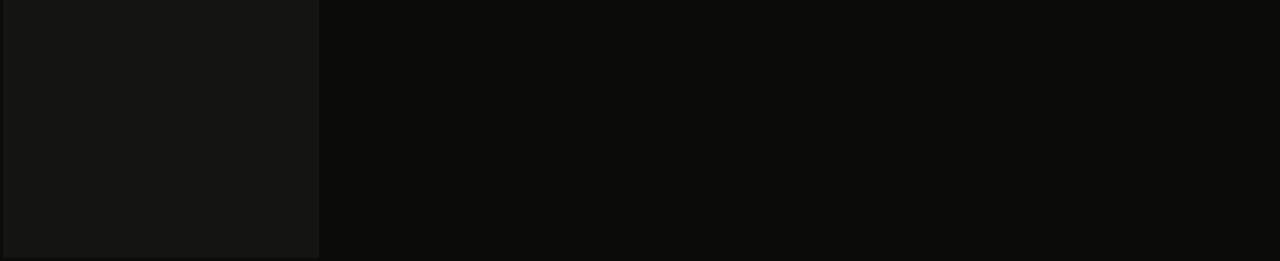
==== commit d2a3c796: "Implementa las victorias rápidas de la auditoría de marketing (0s) SEO y vistas previas al compartir" ====
--- a/index.html
+++ b/index.html
@@ -1,13 +1,50 @@
 <!DOCTYPE html>
-<html lang="en">
+<html lang="es">
 <head>
 <meta charset="UTF-8">
 <meta name="viewport" content="width=device-width, initial-scale=1.0">
 <title>OPEN GRAIN — Creative Production Studio · Mallorca</title>
 <meta name="description" content="OPEN GRAIN is an independent creative production studio based in Mallorca. Photography, film, UGC, events and social content.">
+<link rel="canonical" href="https://open-grain.vercel.app/">
+<meta property="og:type" content="website">
+<meta property="og:site_name" content="OPEN GRAIN">
+<meta property="og:title" content="OPEN GRAIN — Creative Production Studio · Mallorca">
+<meta property="og:description" content="OPEN GRAIN is an independent creative production studio based in Mallorca. Photography, film, UGC, events and social content.">
+<meta property="og:url" content="https://open-grain.vercel.app/">
+<meta property="og:image" content="https://open-grain.vercel.app/assets/portfolio/editorial-interior.jpg">
+<meta property="og:image:width" content="1800">
+<meta property="og:image:height" content="1200">
+<meta property="og:locale" content="es_ES">
+<meta property="og:locale:alternate" content="en_US">
+<meta name="twitter:card" content="summary_large_image">
+<meta name="twitter:title" content="OPEN GRAIN — Creative Production Studio · Mallorca">
+<meta name="twitter:description" content="OPEN GRAIN is an independent creative production studio based in Mallorca. Photography, film, UGC, events and social content.">
+<meta name="twitter:image" content="https://open-grain.vercel.app/assets/portfolio/editorial-interior.jpg">
 <link rel="icon" href="assets/favicon.svg" type="image/svg+xml">
 <link rel="stylesheet" href="styles.css">
 <link rel="stylesheet" href="assets/ux/og-ux-fixes.css">
+<script type="application/ld+json">
+{
+  "@context": "https://schema.org",
+  "@type": "LocalBusiness",
+  "name": "OPEN GRAIN",
+  "image": "https://open-grain.vercel.app/assets/portfolio/editorial-interior.jpg",
+  "url": "https://open-grain.vercel.app/",
+  "telephone": "+34677247113",
+  "email": "adamabalde1998@gmail.com",
+  "address": {
+    "@type": "PostalAddress",
+    "addressLocality": "Mallorca",
+    "addressRegion": "Illes Balears",
+    "addressCountry": "ES"
+  },
+  "areaServed": "Mallorca",
+  "sameAs": [
+    "https://instagram.com/opengrain.studio",
+    "https://tiktok.com/@opengrain.studio"
+  ]
+}
+</script>
 </head>
 <body class="is-home">
 
--- a/styles.css
+++ b/styles.css
@@ -477,6 +477,10 @@
 .portfolio-heading .section-label{ margin:0; }
 .portfolio-heading>p{ font-size:16px; line-height:1.5; color:var(--muted); max-width:340px; margin:0; }
 .masonry-grid{ columns:4; column-gap:22px; }
+.work-more{ text-align:center; margin:56px 0 0; font:13px ui-monospace,SFMono-Regular,Menlo,monospace; text-transform:uppercase; letter-spacing:.08em; }
+.work-more a{ color:var(--fg); text-decoration:none; border-bottom:1px solid var(--line); padding-bottom:4px; }
+.work-more a:hover{ color:var(--accent); border-color:var(--accent); }
+.work-more a:focus-visible{ outline:3px solid var(--accent); outline-offset:6px; border-radius:4px; }
 /* Las fotos van dentro de un <picture> para poder ofrecer WebP en varios
    anchos. display:contents hace que ese envoltorio no genere caja: para la
    maquetación la <img> sigue siendo hija directa de la tarjeta, así que ni
@@ -858,6 +862,21 @@
 .light-page.dark-mode .svc-blurb{ color:#b3c0d6; }
 @media(max-width:560px){ .svc-blurb{ font-size:14px; } }
 
+/* Bloque "Cómo trabajamos" en Servicios: sustituye la ausencia deliberada de
+   precios por algo que reduce la incertidumbre sin publicar ninguna cifra. */
+.svc-process{ padding:0 6vw clamp(70px,9vw,110px); max-width:1100px; }
+.svc-process h2{ font-size:clamp(22px,2.6vw,30px); letter-spacing:-.01em; margin:0 0 32px; color:#3f5580; }
+.svc-process ol{ list-style:none; margin:0; padding:0; display:grid; grid-template-columns:repeat(3,1fr); gap:32px; }
+.svc-process li{ display:flex; gap:14px; align-items:flex-start; }
+.svc-process .process-step-n{ flex:0 0 auto; font:13px ui-monospace,SFMono-Regular,Menlo,monospace; color:#7b93bd; padding-top:3px; }
+.svc-process h3{ margin:0 0 6px; font-size:16px; font-weight:600; color:var(--fg); }
+.svc-process p{ margin:0; font-size:14px; line-height:1.55; color:#3c4a63; max-width:32ch; }
+.light-page.dark-mode .svc-process h2{ color:#93a9cd; }
+.light-page.dark-mode .svc-process h3{ color:#f1f5fb; }
+.light-page.dark-mode .svc-process p{ color:#b3c0d6; }
+.light-page.dark-mode .svc-process .process-step-n{ color:#8ba3cc; }
+@media(max-width:760px){ .svc-process ol{ grid-template-columns:1fr; gap:22px; } }
+
 /* Marca de campo opcional bajo su etiqueta, como en la referencia. */
 .og-optional{ display:block; color:var(--muted); font-weight:400; font-size:11px; margin-top:-4px; }
 
--- a/assets/ux/og-ux-fixes.css
+++ b/assets/ux/og-ux-fixes.css
@@ -2,8 +2,9 @@
    idioma y estados del formulario. Cargar DESPUÉS de styles.css.
 
    La barra sustituye al notch de los tres puntos. Es una cápsula oscura,
-   abajo y centrada, con las cinco páginas en iconos; se queda fija mientras
-   se desliza. La monta assets/ux/og-tabbar.js sobre #dock. */
+   abajo y centrada, con las cinco páginas en iconos. En ordenador vive
+   recogida en una pastilla y se despliega al acercar el ratón; en móvil se
+   esconde al bajar y vuelve al subir. La monta assets/ux/og-tabbar.js. */
 
 /* ---------- Barra inferior ---------- */
 #dock{
@@ -23,6 +24,45 @@
 }
 /* En la portada flota justo encima de la franja del pie, sin taparla. */
 body.is-home #dock{ bottom:calc(var(--og-home-footer,44px) + 6px); }
+
+/* Con JavaScript, la cápsula la pinta una capa de fondo aparte que puede
+   encogerse hasta la pastilla (ordenador) sin deformar iconos ni sombra. */
+#dock.og-tabbar{
+  background:transparent; border-color:transparent; box-shadow:none;
+  backdrop-filter:none; -webkit-backdrop-filter:none;
+}
+.og-tabbar-bg{
+  position:absolute; left:50%; top:50%; z-index:-1;
+  width:100%; height:100%; transform:translate(-50%,-50%);
+  border-radius:999px;
+  background:rgba(26,26,24,.9);
+  border:1px solid rgba(255,255,255,.08);
+  box-shadow:0 12px 32px rgba(0,0,0,.28), 0 2px 8px rgba(0,0,0,.18), inset 0 1px 0 rgba(255,255,255,.06);
+  transition:width .34s cubic-bezier(.32,.72,0,1), height .34s cubic-bezier(.32,.72,0,1);
+}
+@supports ((backdrop-filter:blur(1px)) or (-webkit-backdrop-filter:blur(1px))){
+  .og-tabbar-bg{ background:rgba(26,26,24,.8); backdrop-filter:blur(18px) saturate(1.4); -webkit-backdrop-filter:blur(18px) saturate(1.4); }
+}
+.og-tabbar{ isolation:isolate; }
+.og-tabbar-list{ transition:opacity .2s ease .07s, transform .3s cubic-bezier(.32,.72,0,1); }
+/* La rayita de la pastilla recogida. */
+.og-tabbar-handle{
+  position:absolute; left:50%; top:50%; width:30px; height:4px; margin:-2px 0 0 -15px;
+  border-radius:2px; background:rgba(243,239,232,.72);
+  opacity:0; pointer-events:none; transition:opacity .14s ease;
+}
+
+/* Ordenador, recogida: sólo la pastilla. Lo invisible deja pasar los clics. */
+#dock.og-tabbar-collapsed{ pointer-events:none; }
+#dock.og-tabbar-collapsed .og-tabbar-bg{ width:64px; height:26px; pointer-events:auto; cursor:pointer; }
+#dock.og-tabbar-collapsed .og-tabbar-handle{ opacity:1; transition-delay:.12s; }
+#dock.og-tabbar-collapsed .og-tabbar-list{
+  opacity:0; transform:scale(.94) translateY(4px); pointer-events:none;
+  transition:opacity .12s ease, transform .2s ease;
+}
+
+/* Móvil: escondida mientras se baja; vuelve al subir. */
+#dock.og-tabbar-tucked{ transform:translate(-50%,calc(100% + 40px)); opacity:0; pointer-events:none; }
 
 /* Respaldo sin JavaScript: los cinco enlaces de texto, dentro de la cápsula. */
 #dock:not(.og-tabbar) a{
@@ -76,8 +116,10 @@
 #dock.og-tabbar-away{ transform:translate(-50%,calc(100% + 40px)); opacity:0; pointer-events:none; }
 
 @media(prefers-reduced-motion:reduce){
-  #dock, .og-tab-icon, .og-tab-tip{ transition:opacity .12s linear; }
-  #dock.og-tabbar-away{ transform:translateX(-50%); }
+  #dock, .og-tab-icon, .og-tab-tip, .og-tabbar-list, .og-tabbar-handle{ transition:opacity .12s linear; }
+  .og-tabbar-bg{ transition:none; }
+  #dock.og-tabbar-away, #dock.og-tabbar-tucked{ transform:translateX(-50%); }
+  #dock.og-tabbar-collapsed .og-tabbar-list{ transform:none; }
   .og-tab:active .og-tab-icon{ transform:none; }
 }
 
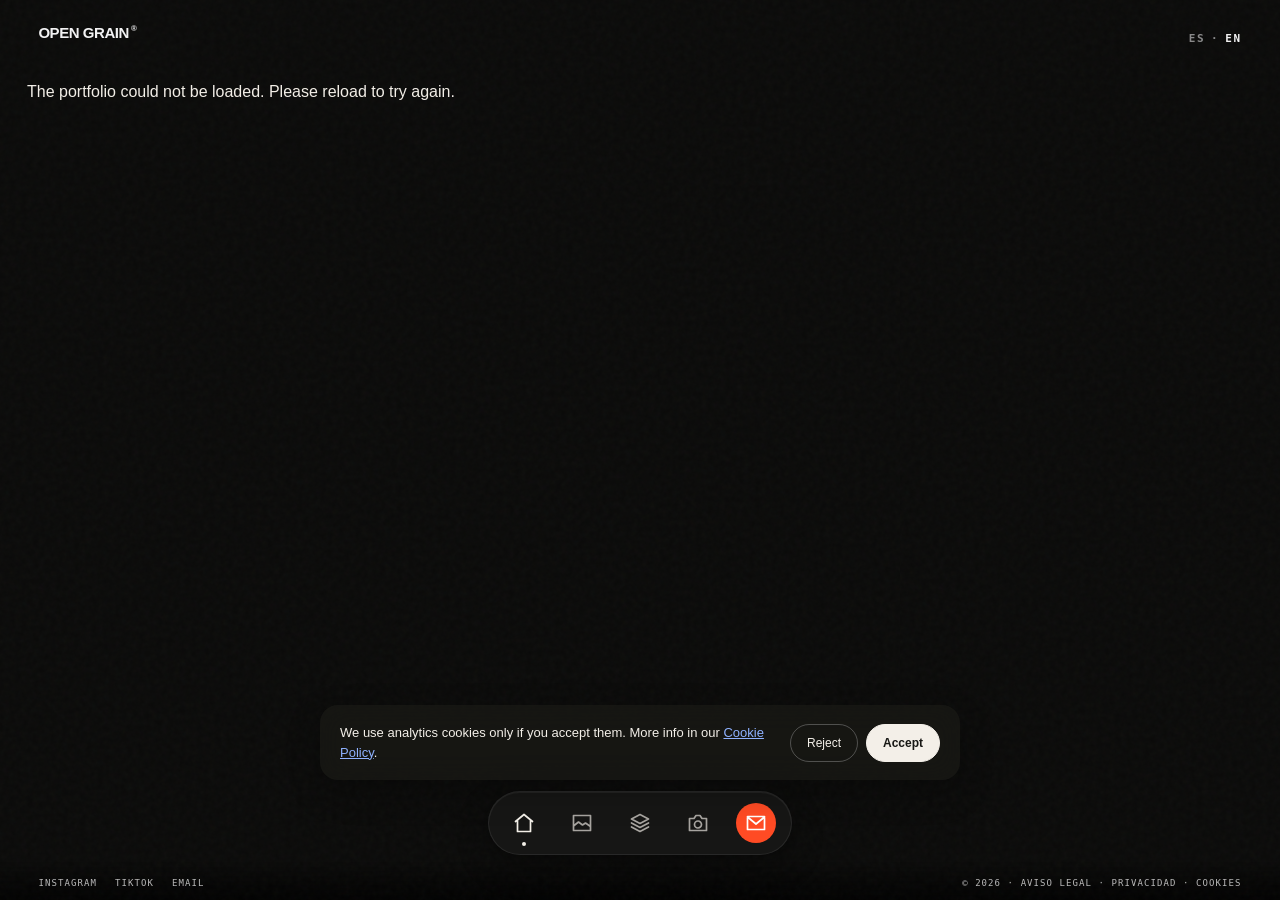
==== commit 0c66e7bc: "Connect Studio workflows and public catalog through reviewed Supabase records" ====
--- a/index.html
+++ b/index.html
@@ -98,6 +98,7 @@
 <script defer src="https://cdn.jsdelivr.net/npm/@supabase/supabase-js@2/dist/umd/supabase.min.js"></script>
 <script defer src="assets/config.js"></script>
 <script defer src="assets/default-copy.js"></script>
+<script defer src="assets/service-catalog.js"></script>
 <script defer src="assets/ux/og-tabbar.js"></script>
 <script defer src="assets/ux/og-contact.js"></script>
 <script defer src="main.js"></script>
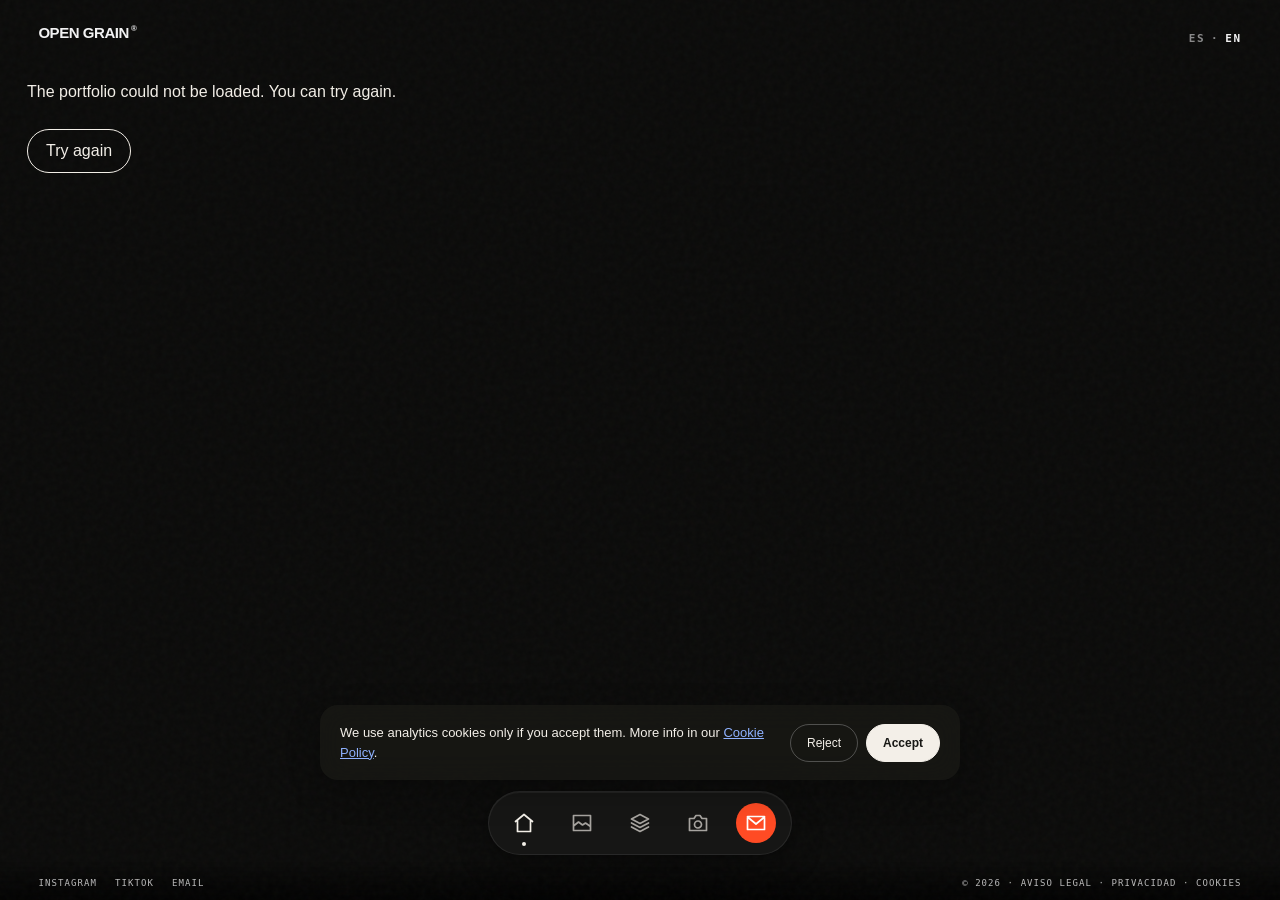
==== commit 0bd5e728: "Group portfolio themes with persistent galleries and resilient public loading" ====
--- a/index.html
+++ b/index.html
@@ -99,6 +99,7 @@
 <script defer src="assets/config.js"></script>
 <script defer src="assets/default-copy.js"></script>
 <script defer src="assets/service-catalog.js"></script>
+<script defer src="assets/portfolio-groups.js"></script>
 <script defer src="assets/ux/og-tabbar.js"></script>
 <script defer src="assets/ux/og-contact.js"></script>
 <script defer src="main.js"></script>
--- a/styles.css
+++ b/styles.css
@@ -911,3 +911,28 @@
    una zona algo más azul del fondo pulsante. */
 .pulse-page:not(.dark-mode) .site-footer p,
 .pulse-page:not(.dark-mode) .site-footer>span{ color:#5f5d57; }
+
+/* Session galleries retain the original tile geometry, colours and lightbox shell. */
+.project-tile.portfolio-changing > picture,.project-tile.portfolio-changing > img{opacity:.15}
+.project-tile > picture{display:block;width:100%;transition:opacity 280ms ease}
+.home-grid .project-tile > picture{position:absolute;inset:0;height:100%}
+.home-grid .project-tile img{height:100%;object-fit:cover}
+.portfolio-gallery-controls{display:flex;flex-wrap:wrap;align-items:center;justify-content:center;gap:8px;margin-top:12px;color:#f3efe8;font:12px ui-monospace,monospace}
+.portfolio-gallery-controls button,.portfolio-gallery-controls a{min-height:44px;min-width:44px;padding:8px 12px;border:1px solid rgba(255,255,255,.25);border-radius:999px;background:rgba(255,255,255,.08);color:inherit;text-decoration:none;cursor:pointer;font:inherit}
+.portfolio-gallery-controls [hidden]{display:none!important}
+.portfolio-gallery-controls button:focus-visible,.portfolio-gallery-controls a:focus-visible{outline:2px solid currentColor;outline-offset:3px}
+.lightbox-figure img{max-height:65vh;touch-action:pan-y pinch-zoom}
+.portfolio-context{display:flex;align-items:center;justify-content:space-between;gap:12px;padding:12px 0;font-size:14px}
+.portfolio-context[hidden]{display:none}
+.portfolio-context button{min-height:44px;border:1px solid currentColor;border-radius:999px;background:transparent;color:inherit;padding:8px 14px}
+@media(max-width:560px){.portfolio-gallery-controls{gap:6px;font-size:11px}.portfolio-gallery-contact{flex-basis:100%;text-align:center}.lightbox-figure img{max-height:55vh}.lightbox-figure{max-height:84dvh}.lightbox{padding:5vh 4vw}}
+@media(prefers-reduced-motion:reduce){.project-tile > picture{transition:none}.project-tile.portfolio-changing > picture,.project-tile.portfolio-changing > img{opacity:1}}
+@media(max-height:650px){.lightbox{align-items:flex-start;overflow-y:auto;padding-top:58px;padding-bottom:24px}.lightbox-figure{max-height:none}.lightbox-figure img{max-height:max(100px,calc(100dvh - 240px))}.lightbox-close{top:-46px}.portfolio-gallery-controls{margin-top:8px}.lightbox-figure figcaption{margin-top:8px}}
+
+/* Same layout in loading/error/empty states; works in both flex home and masonry work. */
+.portfolio-notice{flex:1 0 100%;width:100%;box-sizing:border-box;column-span:all;min-height:70vh;padding:4rem 1.5rem;overflow-wrap:anywhere}
+.public-retry{font:inherit;color:inherit;background:transparent;border:1px solid currentColor;border-radius:999px;min-height:44px;padding:10px 18px;margin:12px 0 0;cursor:pointer}
+.public-retry:focus-visible{outline:2px solid var(--accent);outline-offset:4px}
+.public-retry:disabled{opacity:.6;cursor:wait}
+.svc-index .service-load-notice{counter-increment:none;display:block;font-size:16px;line-height:1.5;overflow-wrap:anywhere}
+.svc-index .service-load-notice::before{content:none}
